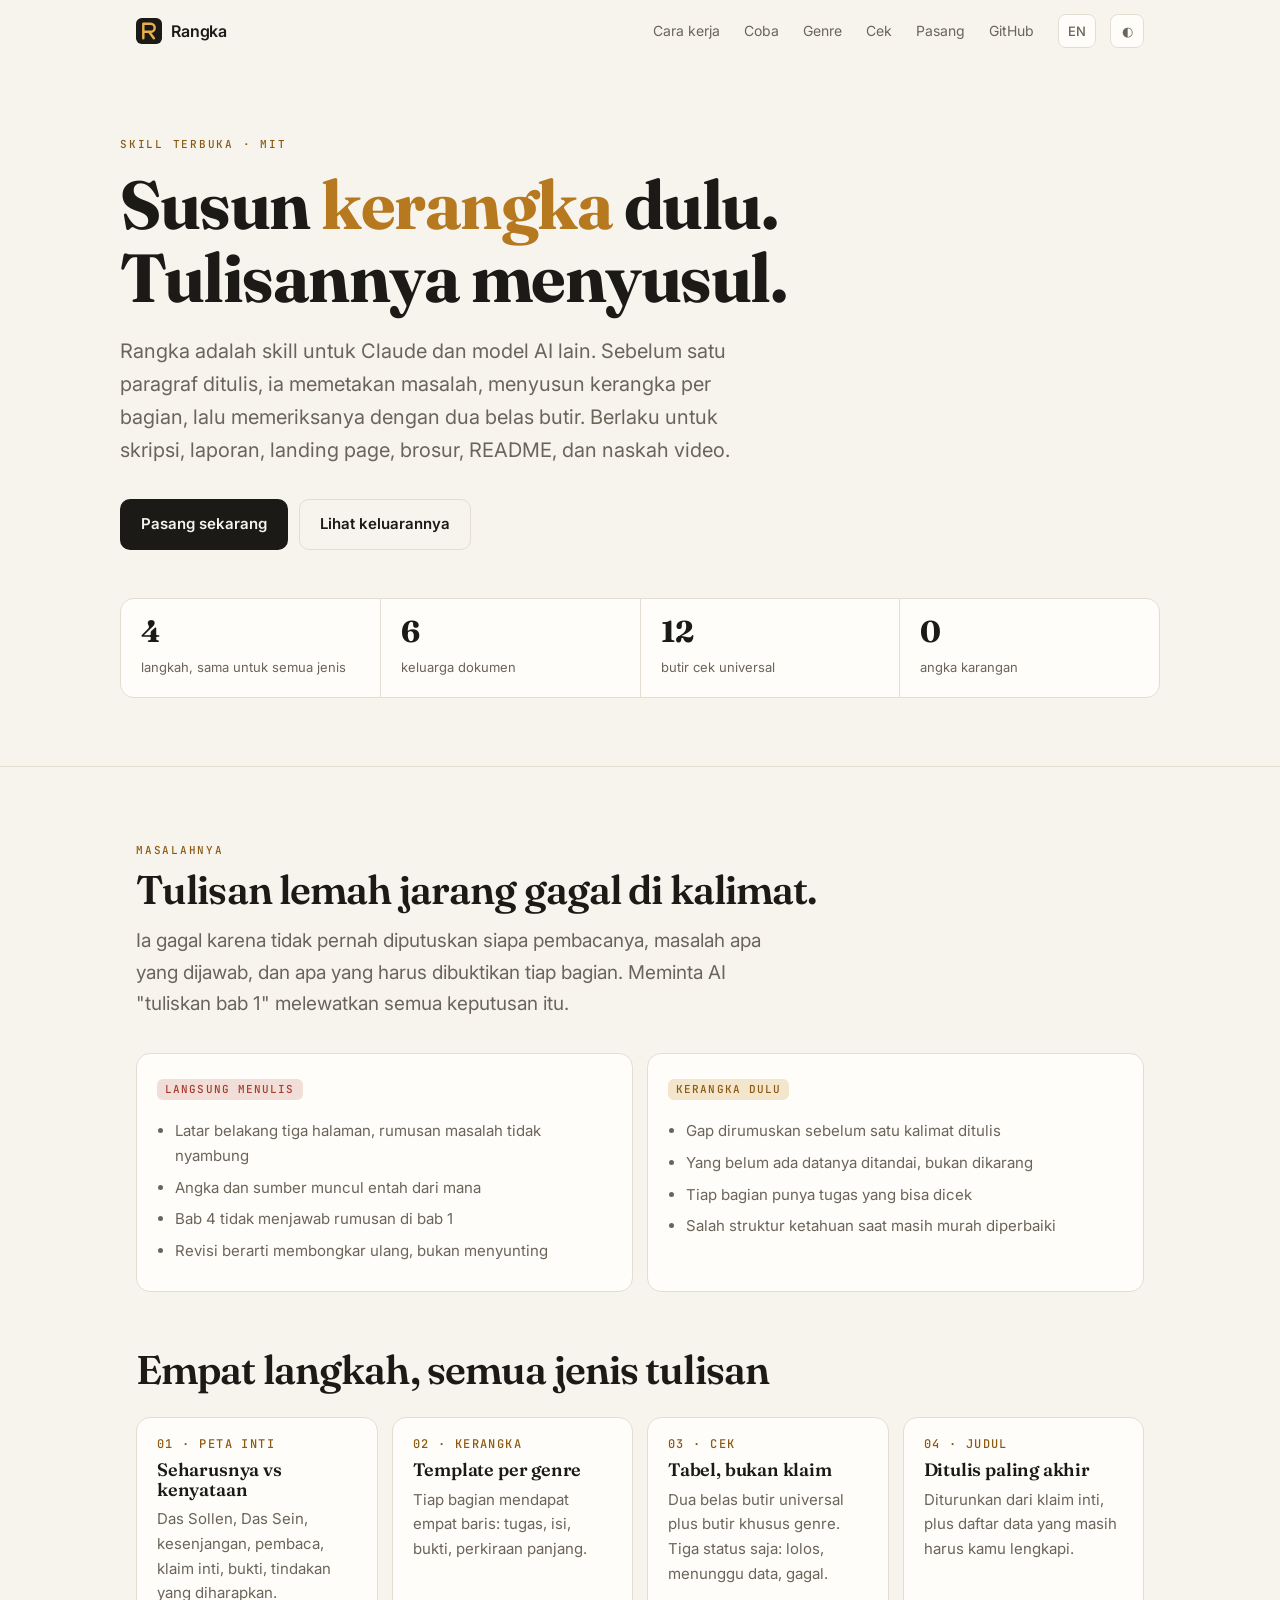
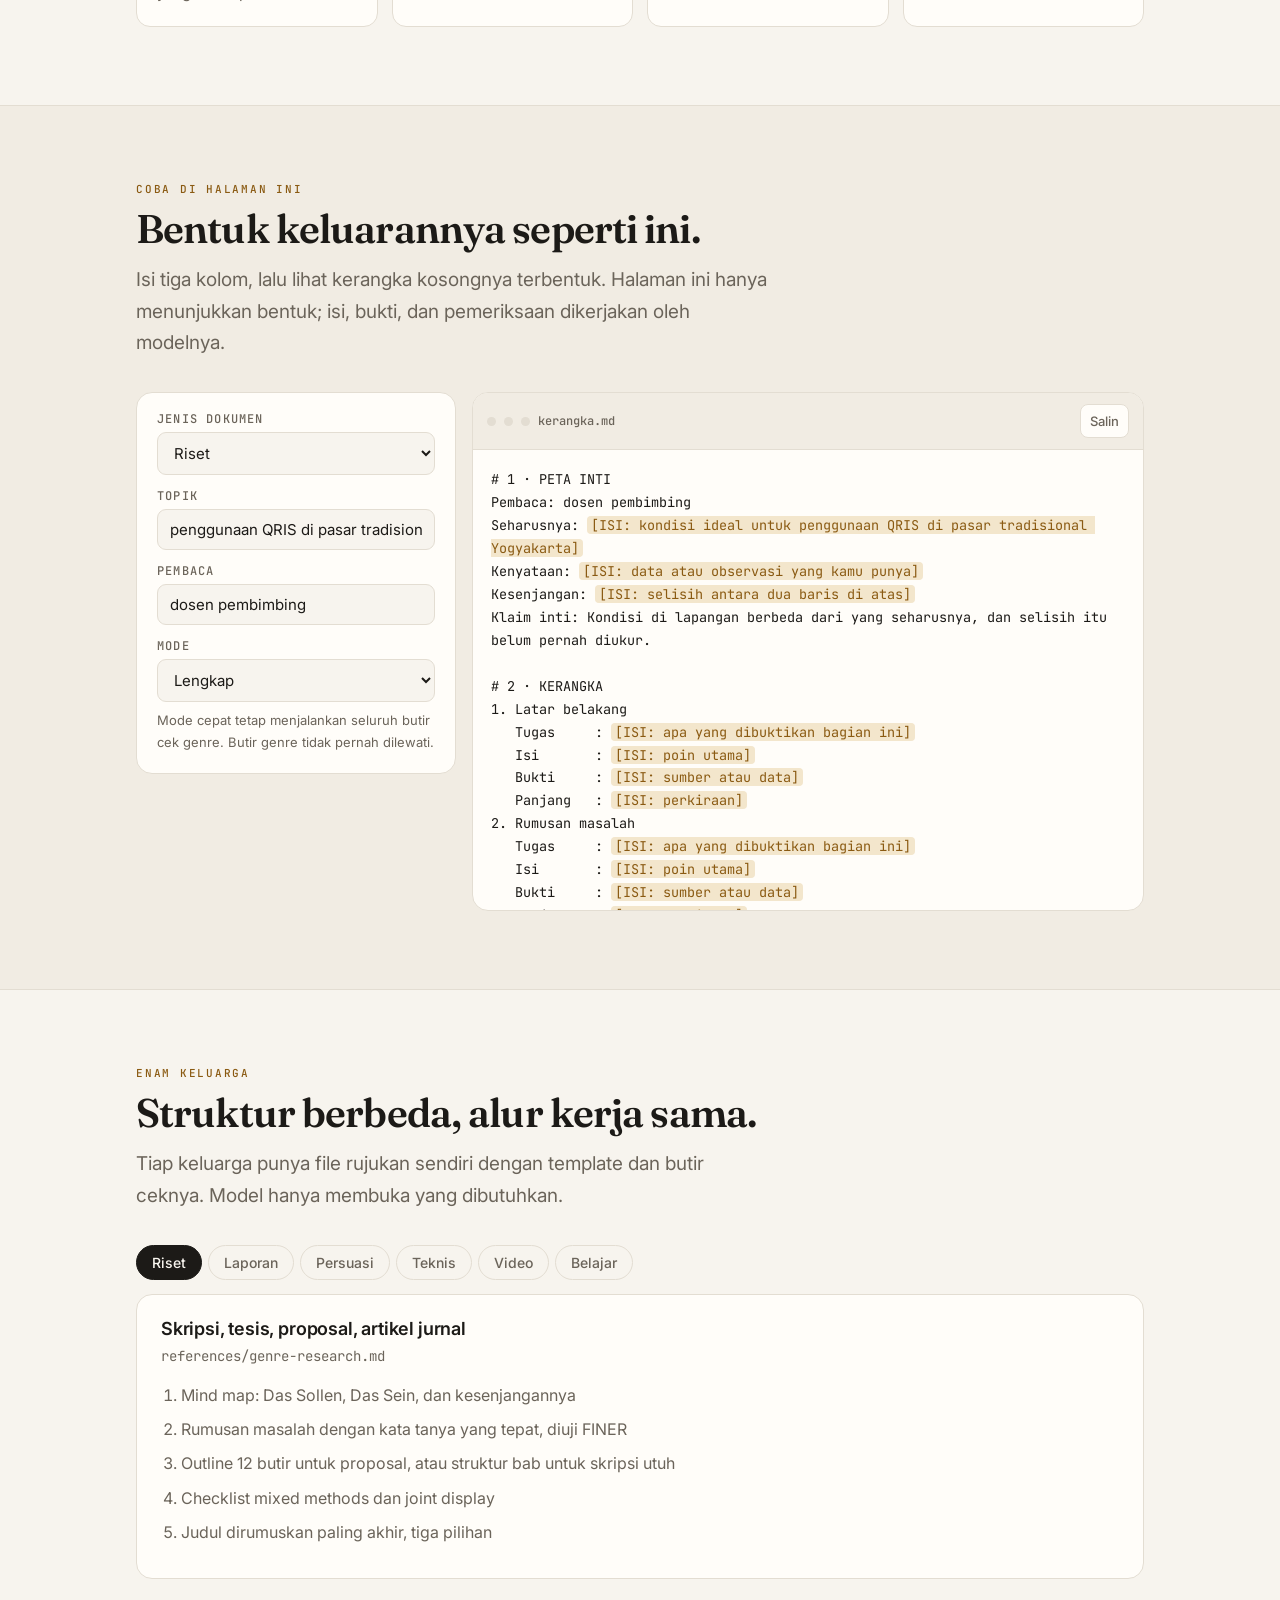
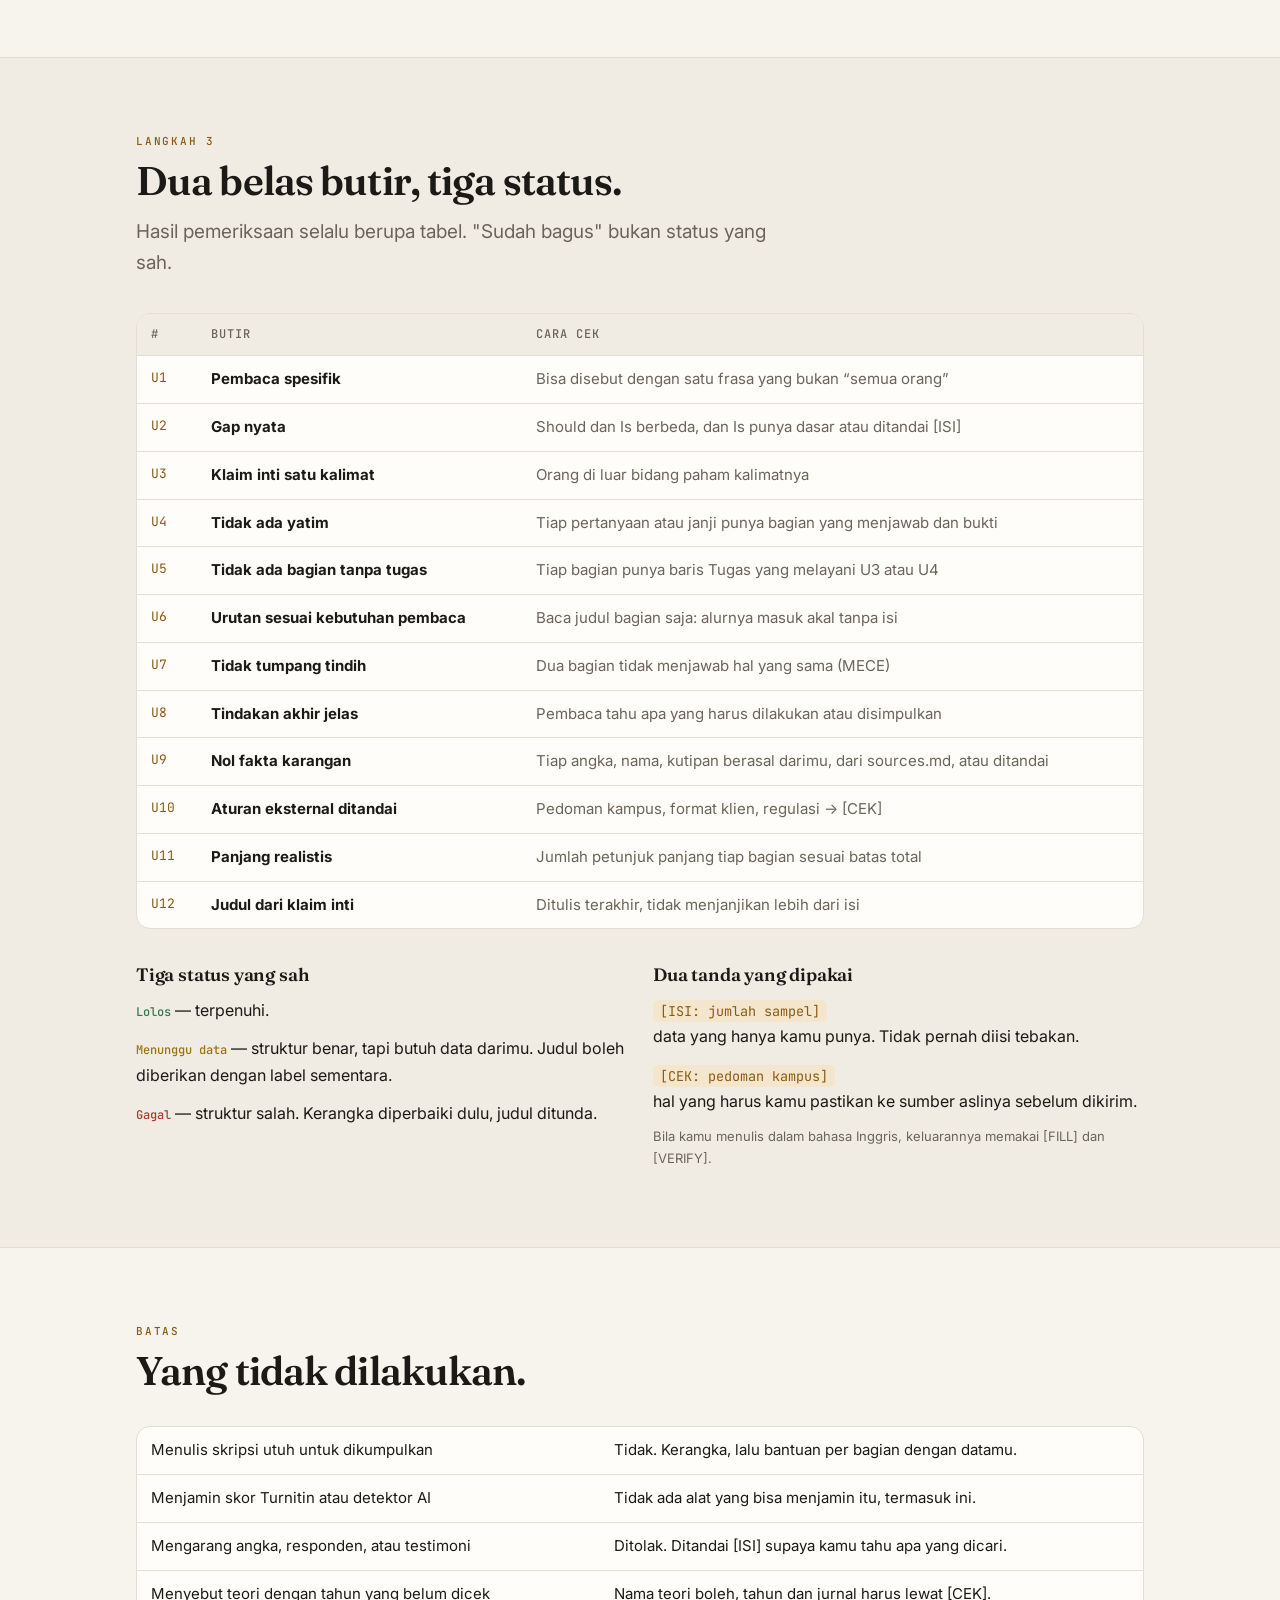
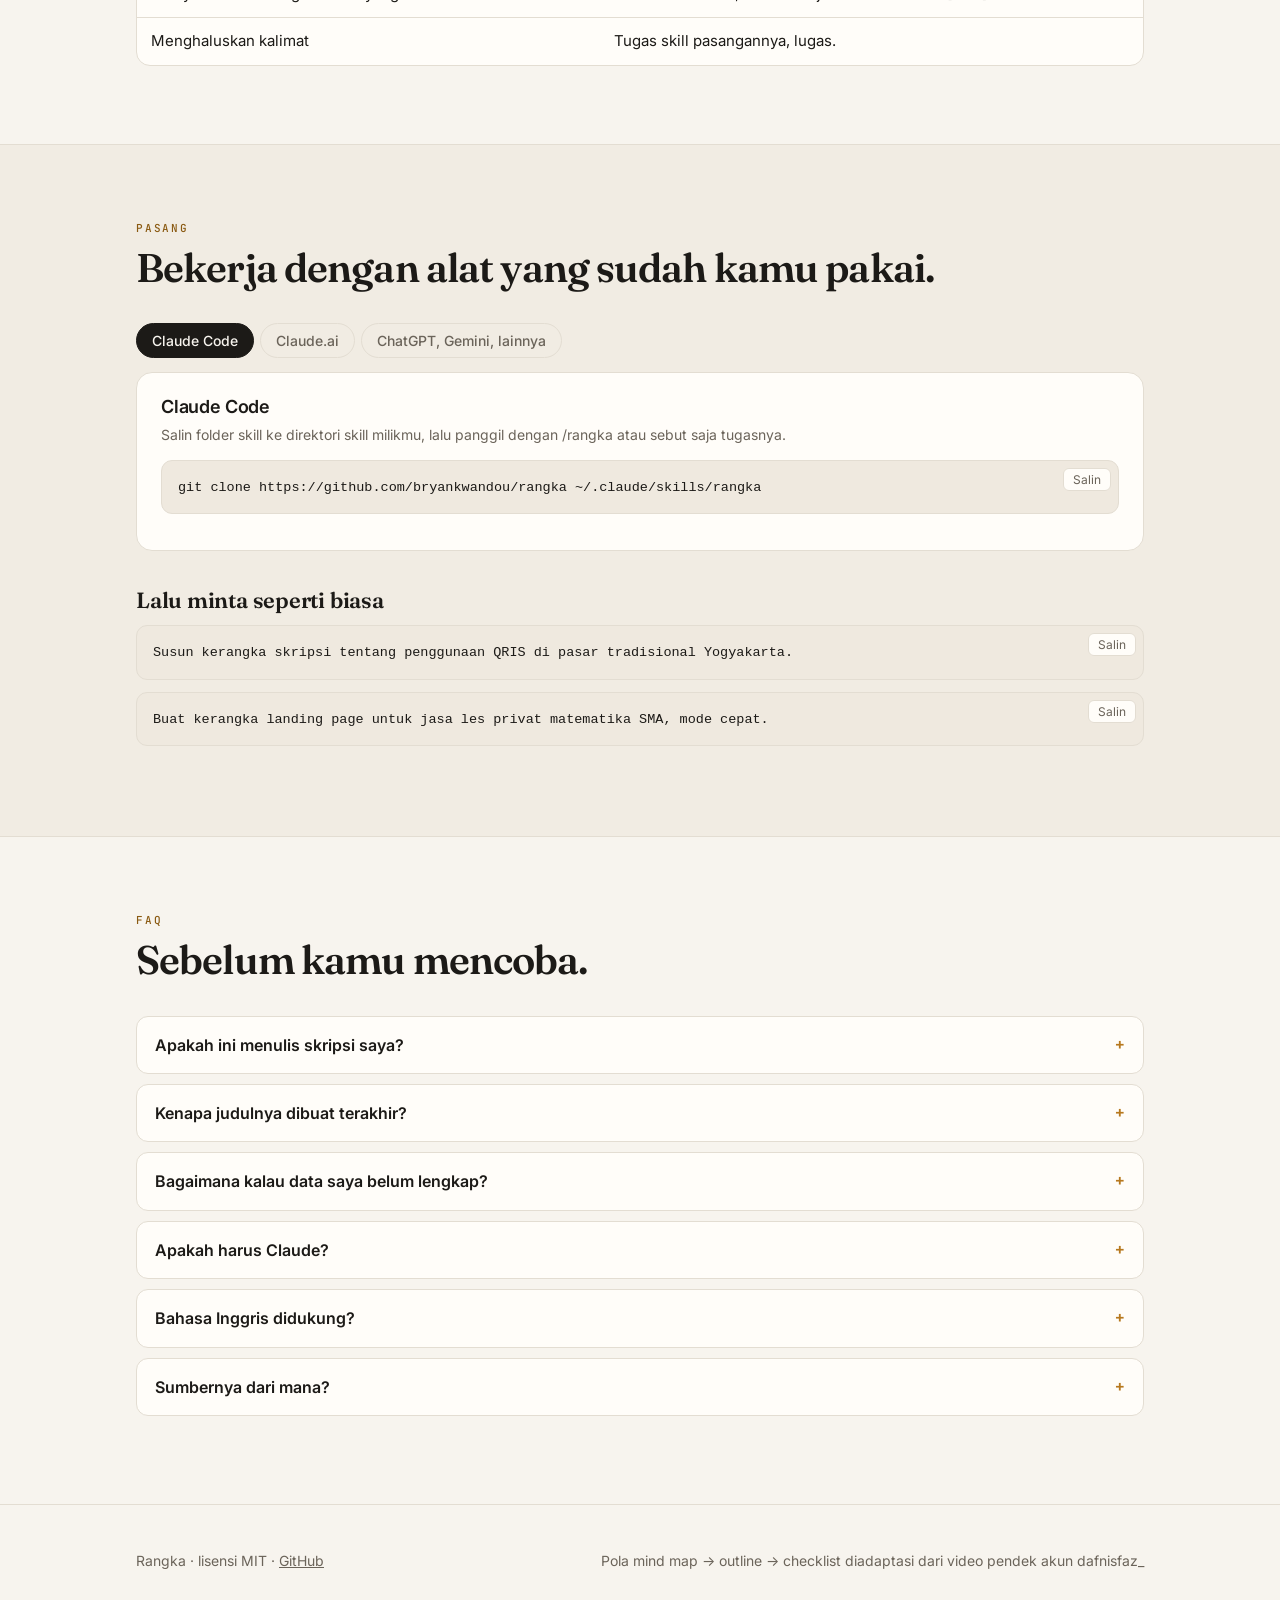
==== site/index.html @ f9d6b92e "Rangka: outline-first writing skill for six document families" ====
<!doctype html>
<html lang="id">
<head>
<meta charset="utf-8">
<meta name="viewport" content="width=device-width, initial-scale=1">
<title>Rangka — kerangka dulu, baru menulis</title>
<meta name="description" content="Skill terbuka untuk Claude dan model AI lain: memetakan masalah, menyusun kerangka, lalu memeriksanya sebelum satu paragraf ditulis. Skripsi, laporan, landing page, brosur, README, naskah video.">
<meta property="og:title" content="Rangka — kerangka dulu, baru menulis">
<meta property="og:description" content="Empat langkah, enam keluarga dokumen, dua belas butir cek. Tidak mengarang angka.">
<meta property="og:type" content="website">
<meta name="color-scheme" content="light dark">
<link rel="icon" href="data:image/svg+xml,%3Csvg xmlns='http://www.w3.org/2000/svg' viewBox='0 0 32 32'%3E%3Crect width='32' height='32' rx='7' fill='%231c1a17'/%3E%3Cpath d='M9 7v18M9 7h9a5 5 0 010 10H9m7 0l6 8' stroke='%23e8b04a' stroke-width='3' fill='none' stroke-linecap='round' stroke-linejoin='round'/%3E%3C/svg%3E">
<link rel="preconnect" href="https://fonts.googleapis.com">
<link rel="preconnect" href="https://fonts.gstatic.com" crossorigin>
<link href="https://fonts.googleapis.com/css2?family=Fraunces:opsz,wght@9..144,400;9..144,600;9..144,700&family=Inter:wght@400;500;600&family=JetBrains+Mono:wght@400;500&display=swap" rel="stylesheet">
<style>
:root{
  --bg:#f7f4ee;--paper:#fffdf9;--paper-2:#f1ece3;--ink:#1c1a17;--muted:#6b645a;
  --line:#e3ddd2;--accent:#b7791f;--accent-ink:#8a5a12;--soft:#f3e6cc;--code:#efe9df;
  --ok:#2f7a4f;--wait:#9a7310;--bad:#a63d2f;
  --mono:"JETBRAINS MONO","JetBrains Mono",ui-monospace,monospace;
}
@media (prefers-color-scheme:dark){:root:not([data-theme="light"]){
  --bg:#15130f;--paper:#1d1a16;--paper-2:#191612;--ink:#ede7dc;--muted:#a39a8c;
  --line:#332e27;--accent:#e8b04a;--accent-ink:#e8b04a;--soft:#3a2f1b;--code:#26221c;
  --ok:#6cc08c;--wait:#d8b45c;--bad:#e08b7b;
}}
:root[data-theme="dark"]{
  --bg:#15130f;--paper:#1d1a16;--paper-2:#191612;--ink:#ede7dc;--muted:#a39a8c;
  --line:#332e27;--accent:#e8b04a;--accent-ink:#e8b04a;--soft:#3a2f1b;--code:#26221c;
  --ok:#6cc08c;--wait:#d8b45c;--bad:#e08b7b;
}
*{box-sizing:border-box}
html{scroll-behavior:smooth;scroll-padding-top:74px}
body{margin:0;background:var(--bg);color:var(--ink);font:16px/1.65 Inter,system-ui,-apple-system,sans-serif;-webkit-font-smoothing:antialiased}
.wrap{max-width:1040px;margin:0 auto;padding:0 16px}
a{color:inherit}

/* nav */
#nav{position:sticky;top:0;z-index:50;backdrop-filter:blur(12px);background:color-mix(in srgb,var(--bg) 86%,transparent);border-bottom:1px solid transparent;transition:border-color .2s}
#nav.stuck{border-bottom-color:var(--line)}
#nav .wrap{display:flex;align-items:center;gap:14px;height:62px}
.brand{display:flex;gap:9px;align-items:center;font-weight:600;letter-spacing:-.01em;text-decoration:none;margin-right:auto}
.brand svg{width:26px;height:26px;display:block}
#nav nav{display:flex;gap:4px}
#nav nav a{color:var(--muted);text-decoration:none;font-size:14px;padding:7px 10px;border-radius:8px}
#nav nav a:hover{color:var(--ink);background:var(--paper)}
.iconbtn{border:1px solid var(--line);background:var(--paper);color:var(--muted);border-radius:8px;height:34px;min-width:34px;padding:0 9px;font:500 13px Inter,sans-serif;cursor:pointer;display:inline-flex;align-items:center;justify-content:center;gap:5px}
.iconbtn:hover{color:var(--ink);border-color:var(--accent)}
@media (max-width:760px){#nav nav{display:none}}

/* type */
h1,h2,h3{font-family:Fraunces,Georgia,serif;letter-spacing:-.022em;line-height:1.08;font-weight:600}
h1{font-size:clamp(38px,6.6vw,68px);margin:0 0 20px;font-weight:700}
h1 em{font-style:normal;color:var(--accent)}
h2{font-size:clamp(27px,3.8vw,40px);margin:0}
h3{font-size:18px;margin:0 0 6px;letter-spacing:-.01em}
.eyebrow{font:500 11px/1 var(--mono);letter-spacing:.16em;text-transform:uppercase;color:var(--accent-ink);margin:0}
.lead{font-size:19px;color:var(--muted);max-width:640px;margin:0}
p{margin:12px 0}
section{padding:78px 0;border-top:1px solid var(--line)}
section.alt{background:var(--paper-2)}
.head{margin-bottom:34px}
.head .lead{margin-top:14px}

/* hero */
.hero{padding:76px 0 68px}
.hero .lead{font-size:20px}
.cta{display:flex;gap:11px;flex-wrap:wrap;margin:32px 0 0}
.btn{padding:12px 20px;border-radius:10px;text-decoration:none;font-weight:600;font-size:15px;border:1px solid transparent;cursor:pointer;transition:transform .12s ease,opacity .15s}
.btn:active{transform:scale(.975)}
.primary{background:var(--ink);color:var(--bg)}
.ghost{border-color:var(--line);color:var(--ink);background:transparent}
.ghost:hover{background:var(--paper)}
.stats{display:grid;grid-template-columns:repeat(auto-fit,minmax(150px,1fr));gap:1px;background:var(--line);border:1px solid var(--line);border-radius:14px;overflow:hidden;margin-top:48px}
.stats div{background:var(--paper);padding:18px 20px}
.stats b{display:block;font-family:Fraunces,serif;font-size:30px;line-height:1;margin-bottom:6px}
.stats small{color:var(--muted);font-size:13px}

/* reveal */
.rv{opacity:0;transform:translateY(14px);transition:opacity .55s ease,transform .55s ease}
.rv.in{opacity:1;transform:none}
@media (prefers-reduced-motion:reduce){.rv{opacity:1;transform:none;transition:none}}

/* generic cards */
.cards{display:grid;grid-template-columns:repeat(auto-fit,minmax(220px,1fr));gap:14px}
.card{background:var(--paper);border:1px solid var(--line);border-radius:14px;padding:20px}
.card p{color:var(--muted);font-size:15px;margin:8px 0 0}
.card b.num{display:block;font:500 12px/1 var(--mono);letter-spacing:.12em;color:var(--accent-ink);margin-bottom:10px}

/* split compare */
.compare{display:grid;grid-template-columns:repeat(auto-fit,minmax(280px,1fr));gap:14px}
.compare .card{position:relative}
.tag{display:inline-block;font:500 11px/1 var(--mono);letter-spacing:.1em;text-transform:uppercase;padding:5px 8px;border-radius:6px;margin-bottom:12px}
.tag.no{background:color-mix(in srgb,var(--bad) 16%,transparent);color:var(--bad)}
.tag.yes{background:var(--soft);color:var(--accent-ink)}
.compare ul{margin:0;padding-left:18px;color:var(--muted);font-size:15px}
.compare li{margin:7px 0}

/* tabs */
.tabs{display:flex;gap:6px;flex-wrap:wrap}
.tab{border:1px solid var(--line);background:transparent;color:var(--muted);padding:8px 15px;border-radius:999px;font:500 14px Inter,sans-serif;cursor:pointer}
.tab:hover{color:var(--ink)}
.tab[aria-selected="true"]{background:var(--ink);color:var(--bg);border-color:var(--ink)}
.panel{background:var(--paper);border:1px solid var(--line);border-radius:16px;padding:24px;margin-top:14px}
.panel h3{font-family:Inter,sans-serif;font-weight:600}
.panel .sub{color:var(--muted);font-size:14px;margin:0 0 14px}
.panel ol{margin:0;padding-left:20px;color:var(--muted)}
.panel ol li{margin:8px 0}

/* builder */
.builder{display:grid;grid-template-columns:320px 1fr;gap:16px;align-items:start}
@media (max-width:820px){.builder{grid-template-columns:1fr}}
.controls{background:var(--paper);border:1px solid var(--line);border-radius:16px;padding:20px}
.field{margin-bottom:15px}
.field label{display:block;font:500 12px/1 var(--mono);letter-spacing:.1em;text-transform:uppercase;color:var(--muted);margin-bottom:7px}
.field input,.field select{width:100%;padding:10px 12px;border:1px solid var(--line);border-radius:9px;background:var(--bg);color:var(--ink);font:15px Inter,sans-serif}
.field input:focus,.field select:focus{outline:2px solid var(--accent);outline-offset:1px;border-color:var(--accent)}
.hint{font-size:13px;color:var(--muted);margin:0}
.out{background:var(--paper);border:1px solid var(--line);border-radius:16px;padding:0;overflow:hidden}
.out .bar{display:flex;align-items:center;gap:8px;padding:11px 14px;border-bottom:1px solid var(--line);background:var(--paper-2)}
.dot{width:9px;height:9px;border-radius:50%;background:var(--line)}
.out .bar span{font:500 12px var(--mono);color:var(--muted);margin-right:auto}
.out pre{margin:0;padding:18px;max-height:460px;overflow:auto;font:13.5px/1.7 var(--mono);white-space:pre-wrap;word-break:break-word}
.isi{background:var(--soft);color:var(--accent-ink);border-radius:4px;padding:0 4px}
.cek{background:color-mix(in srgb,var(--muted) 18%,transparent);border-radius:4px;padding:0 4px}

/* table */
.tablewrap{overflow-x:auto;border:1px solid var(--line);border-radius:14px;background:var(--paper)}
table{width:100%;border-collapse:collapse;font-size:15px;min-width:520px}
td,th{text-align:left;padding:11px 14px;border-bottom:1px solid var(--line);vertical-align:top}
tr:last-child td{border-bottom:0}
th{color:var(--muted);font-weight:500;font-size:12px;font-family:var(--mono);letter-spacing:.09em;text-transform:uppercase;background:var(--paper-2)}
td code,.mono{font-family:var(--mono);font-size:13px}
.st{font:500 12px var(--mono);white-space:nowrap}
.st.ok{color:var(--ok)}.st.wait{color:var(--wait)}.st.bad{color:var(--bad)}

/* code */
pre.code{background:var(--code);border:1px solid var(--line);border-radius:11px;padding:15px 16px;overflow-x:auto;font:13.5px/1.6 var(--mono);margin:12px 0;position:relative}
.copy{position:absolute;top:7px;right:7px;border:1px solid var(--line);background:var(--paper);color:var(--muted);border-radius:6px;font:12px Inter,sans-serif;padding:3px 9px;cursor:pointer}
.copy:hover{color:var(--ink);border-color:var(--accent)}
.mark{background:var(--soft);color:var(--accent-ink);padding:2px 7px;border-radius:5px;font-family:var(--mono);font-size:13.5px}
.grid2{display:grid;grid-template-columns:repeat(auto-fit,minmax(290px,1fr));gap:26px}

/* faq */
details{background:var(--paper);border:1px solid var(--line);border-radius:12px;padding:15px 18px;margin-bottom:10px}
details[open]{border-color:var(--accent)}
summary{cursor:pointer;font-weight:600;list-style:none}
summary::-webkit-details-marker{display:none}
summary::after{content:"+";float:right;color:var(--accent);font-family:var(--mono)}
details[open] summary::after{content:"−"}
details p{color:var(--muted);font-size:15px;margin:10px 0 2px}

footer{padding:44px 0 66px;color:var(--muted);font-size:14px;border-top:1px solid var(--line)}
footer .row{display:flex;gap:18px;flex-wrap:wrap;justify-content:space-between}
</style>
</head>
<body>

<div id="nav">
  <div class="wrap">
    <a class="brand" href="#top"><svg viewBox="0 0 32 32" aria-hidden="true"><rect width="32" height="32" rx="7" fill="currentColor"/><path d="M9 7v18M9 7h9a5 5 0 010 10H9m7 0l6 8" stroke="#e8b04a" stroke-width="3" fill="none" stroke-linecap="round" stroke-linejoin="round"/></svg>Rangka</a>
    <nav>
      <a href="#cara" data-i18n="nav_how">Cara kerja</a>
      <a href="#coba" data-i18n="nav_try">Coba</a>
      <a href="#genre" data-i18n="nav_genre">Genre</a>
      <a href="#cek" data-i18n="nav_check">Cek</a>
      <a href="#pasang" data-i18n="nav_install">Pasang</a>
      <a href="https://github.com/bryankwandou/rangka">GitHub</a>
    </nav>
    <button class="iconbtn" id="lang" aria-label="Language">EN</button>
    <button class="iconbtn" id="theme" aria-label="Theme">◐</button>
  </div>
</div>

<div class="wrap hero" id="top">
  <p class="eyebrow" data-i18n="hero_eyebrow">Skill terbuka · MIT</p>
  <h1 style="margin-top:18px" data-i18n-html="hero_h1">Susun <em>kerangka</em> dulu.<br>Tulisannya menyusul.</h1>
  <p class="lead" data-i18n="hero_lead">Rangka adalah skill untuk Claude dan model AI lain. Sebelum satu paragraf ditulis, ia memetakan masalah, menyusun kerangka per bagian, lalu memeriksanya dengan dua belas butir. Berlaku untuk skripsi, laporan, landing page, brosur, README, dan naskah video.</p>
  <div class="cta">
    <a class="btn primary" href="#pasang" data-i18n="hero_cta1">Pasang sekarang</a>
    <a class="btn ghost" href="#coba" data-i18n="hero_cta2">Lihat keluarannya</a>
  </div>
  <div class="stats">
    <div><b>4</b><small data-i18n="stat1">langkah, sama untuk semua jenis</small></div>
    <div><b>6</b><small data-i18n="stat2">keluarga dokumen</small></div>
    <div><b>12</b><small data-i18n="stat3">butir cek universal</small></div>
    <div><b>0</b><small data-i18n="stat4">angka karangan</small></div>
  </div>
</div>

<section id="cara">
  <div class="wrap">
    <div class="head">
      <p class="eyebrow" data-i18n="why_eyebrow">Masalahnya</p>
      <h2 class="rv" style="margin-top:12px" data-i18n="why_title">Tulisan lemah jarang gagal di kalimat.</h2>
      <p class="lead rv" data-i18n="why_lead">Ia gagal karena tidak pernah diputuskan siapa pembacanya, masalah apa yang dijawab, dan apa yang harus dibuktikan tiap bagian. Meminta AI "tuliskan bab 1" melewatkan semua keputusan itu.</p>
    </div>
    <div class="compare">
      <div class="card rv">
        <span class="tag no" data-i18n="cmp_no">Langsung menulis</span>
        <ul>
          <li data-i18n="cmp_no1">Latar belakang tiga halaman, rumusan masalah tidak nyambung</li>
          <li data-i18n="cmp_no2">Angka dan sumber muncul entah dari mana</li>
          <li data-i18n="cmp_no3">Bab 4 tidak menjawab rumusan di bab 1</li>
          <li data-i18n="cmp_no4">Revisi berarti membongkar ulang, bukan menyunting</li>
        </ul>
      </div>
      <div class="card rv">
        <span class="tag yes" data-i18n="cmp_yes">Kerangka dulu</span>
        <ul>
          <li data-i18n="cmp_yes1">Gap dirumuskan sebelum satu kalimat ditulis</li>
          <li data-i18n="cmp_yes2">Yang belum ada datanya ditandai, bukan dikarang</li>
          <li data-i18n="cmp_yes3">Tiap bagian punya tugas yang bisa dicek</li>
          <li data-i18n="cmp_yes4">Salah struktur ketahuan saat masih murah diperbaiki</li>
        </ul>
      </div>
    </div>

    <h2 class="rv" style="margin:56px 0 8px" data-i18n="steps_title">Empat langkah, semua jenis tulisan</h2>
    <div class="cards" style="margin-top:26px">
      <div class="card rv"><b class="num">01 · PETA INTI</b><h3 data-i18n="s1t">Seharusnya vs kenyataan</h3><p data-i18n="s1p">Das Sollen, Das Sein, kesenjangan, pembaca, klaim inti, bukti, tindakan yang diharapkan.</p></div>
      <div class="card rv"><b class="num">02 · KERANGKA</b><h3 data-i18n="s2t">Template per genre</h3><p data-i18n="s2p">Tiap bagian mendapat empat baris: tugas, isi, bukti, perkiraan panjang.</p></div>
      <div class="card rv"><b class="num">03 · CEK</b><h3 data-i18n="s3t">Tabel, bukan klaim</h3><p data-i18n="s3p">Dua belas butir universal plus butir khusus genre. Tiga status saja: lolos, menunggu data, gagal.</p></div>
      <div class="card rv"><b class="num">04 · JUDUL</b><h3 data-i18n="s4t">Ditulis paling akhir</h3><p data-i18n="s4p">Diturunkan dari klaim inti, plus daftar data yang masih harus kamu lengkapi.</p></div>
    </div>
  </div>
</section>

<section id="coba" class="alt">
  <div class="wrap">
    <div class="head">
      <p class="eyebrow" data-i18n="try_eyebrow">Coba di halaman ini</p>
      <h2 class="rv" style="margin-top:12px" data-i18n="try_title">Bentuk keluarannya seperti ini.</h2>
      <p class="lead rv" data-i18n="try_lead">Isi tiga kolom, lalu lihat kerangka kosongnya terbentuk. Halaman ini hanya menunjukkan bentuk; isi, bukti, dan pemeriksaan dikerjakan oleh modelnya.</p>
    </div>
    <div class="builder">
      <div class="controls rv">
        <div class="field">
          <label for="b-genre" data-i18n="f_genre">Jenis dokumen</label>
          <select id="b-genre"></select>
        </div>
        <div class="field">
          <label for="b-topic" data-i18n="f_topic">Topik</label>
          <input id="b-topic" value="penggunaan QRIS di pasar tradisional Yogyakarta">
        </div>
        <div class="field">
          <label for="b-reader" data-i18n="f_reader">Pembaca</label>
          <input id="b-reader" value="dosen pembimbing">
        </div>
        <div class="field" style="margin-bottom:8px">
          <label for="b-mode" data-i18n="f_mode">Mode</label>
          <select id="b-mode">
            <option value="cepat">Cepat</option>
            <option value="lengkap" selected>Lengkap</option>
          </select>
        </div>
        <p class="hint" data-i18n="f_hint">Mode cepat tetap menjalankan seluruh butir cek genre. Butir genre tidak pernah dilewati.</p>
      </div>
      <div class="out rv">
        <div class="bar"><i class="dot"></i><i class="dot"></i><i class="dot"></i><span>kerangka.md</span><button class="iconbtn" id="b-copy" data-i18n="copy">Salin</button></div>
        <pre id="b-out"></pre>
      </div>
    </div>
  </div>
</section>

<section id="genre">
  <div class="wrap">
    <div class="head">
      <p class="eyebrow" data-i18n="gen_eyebrow">Enam keluarga</p>
      <h2 class="rv" style="margin-top:12px" data-i18n="gen_title">Struktur berbeda, alur kerja sama.</h2>
      <p class="lead rv" data-i18n="gen_lead">Tiap keluarga punya file rujukan sendiri dengan template dan butir ceknya. Model hanya membuka yang dibutuhkan.</p>
    </div>
    <div class="tabs" role="tablist" id="tabs"></div>
    <div class="panel" id="panel" role="tabpanel"></div>
  </div>
</section>

<section id="cek" class="alt">
  <div class="wrap">
    <div class="head">
      <p class="eyebrow" data-i18n="chk_eyebrow">Langkah 3</p>
      <h2 class="rv" style="margin-top:12px" data-i18n="chk_title">Dua belas butir, tiga status.</h2>
      <p class="lead rv" data-i18n="chk_lead">Hasil pemeriksaan selalu berupa tabel. "Sudah bagus" bukan status yang sah.</p>
    </div>
    <div class="tablewrap rv">
      <table id="chk">
        <thead><tr><th>#</th><th data-i18n="th_item">Butir</th><th data-i18n="th_how">Cara cek</th></tr></thead>
        <tbody></tbody>
      </table>
    </div>
    <div class="grid2" style="margin-top:36px">
      <div class="rv">
        <h3 data-i18n="stt">Tiga status yang sah</h3>
        <p><span class="st ok">Lolos</span> — <span data-i18n="st_ok">terpenuhi.</span></p>
        <p><span class="st wait">Menunggu data</span> — <span data-i18n="st_wait">struktur benar, tapi butuh data darimu. Judul boleh diberikan dengan label sementara.</span></p>
        <p><span class="st bad">Gagal</span> — <span data-i18n="st_bad">struktur salah. Kerangka diperbaiki dulu, judul ditunda.</span></p>
      </div>
      <div class="rv">
        <h3 data-i18n="mkt">Dua tanda yang dipakai</h3>
        <p><span class="mark">[ISI: jumlah sampel]</span><br><span data-i18n="mk_isi">data yang hanya kamu punya. Tidak pernah diisi tebakan.</span></p>
        <p><span class="mark">[CEK: pedoman kampus]</span><br><span data-i18n="mk_cek">hal yang harus kamu pastikan ke sumber aslinya sebelum dikirim.</span></p>
        <p class="hint" data-i18n="mk_en">Bila kamu menulis dalam bahasa Inggris, keluarannya memakai [FILL] dan [VERIFY].</p>
      </div>
    </div>
  </div>
</section>

<section>
  <div class="wrap">
    <div class="head">
      <p class="eyebrow" data-i18n="hon_eyebrow">Batas</p>
      <h2 class="rv" style="margin-top:12px" data-i18n="hon_title">Yang tidak dilakukan.</h2>
    </div>
    <div class="tablewrap rv">
      <table>
        <tbody>
          <tr><td data-i18n="hon1">Menulis skripsi utuh untuk dikumpulkan</td><td data-i18n="hon1b">Tidak. Kerangka, lalu bantuan per bagian dengan datamu.</td></tr>
          <tr><td data-i18n="hon2">Menjamin skor Turnitin atau detektor AI</td><td data-i18n="hon2b">Tidak ada alat yang bisa menjamin itu, termasuk ini.</td></tr>
          <tr><td data-i18n="hon3">Mengarang angka, responden, atau testimoni</td><td data-i18n="hon3b">Ditolak. Ditandai [ISI] supaya kamu tahu apa yang dicari.</td></tr>
          <tr><td data-i18n="hon4">Menyebut teori dengan tahun yang belum dicek</td><td data-i18n="hon4b">Nama teori boleh, tahun dan jurnal harus lewat [CEK].</td></tr>
          <tr><td data-i18n="hon5">Menghaluskan kalimat</td><td data-i18n="hon5b">Tugas skill pasangannya, lugas.</td></tr>
        </tbody>
      </table>
    </div>
  </div>
</section>

<section id="pasang" class="alt">
  <div class="wrap">
    <div class="head">
      <p class="eyebrow" data-i18n="ins_eyebrow">Pasang</p>
      <h2 class="rv" style="margin-top:12px" data-i18n="ins_title">Bekerja dengan alat yang sudah kamu pakai.</h2>
    </div>
    <div class="tabs" role="tablist" id="itabs"></div>
    <div class="panel" id="ipanel" role="tabpanel"></div>
    <h3 style="margin:38px 0 0;font-family:Fraunces,serif;font-size:22px" data-i18n="ins_try">Lalu minta seperti biasa</h3>
    <pre class="code"><code data-i18n="ins_prompt">Susun kerangka skripsi tentang penggunaan QRIS di pasar tradisional Yogyakarta.</code></pre>
    <pre class="code"><code data-i18n="ins_prompt2">Buat kerangka landing page untuk jasa les privat matematika SMA, mode cepat.</code></pre>
  </div>
</section>

<section>
  <div class="wrap">
    <div class="head">
      <p class="eyebrow">FAQ</p>
      <h2 class="rv" style="margin-top:12px" data-i18n="faq_title">Sebelum kamu mencoba.</h2>
    </div>
    <div class="rv">
      <details><summary data-i18n="q1">Apakah ini menulis skripsi saya?</summary><p data-i18n="a1">Tidak. Yang dihasilkan adalah kerangka: peta masalah, struktur bagian, dan daftar apa yang harus kamu cari. Prosanya tetap kamu yang menulis, dengan datamu sendiri.</p></details>
      <details><summary data-i18n="q2">Kenapa judulnya dibuat terakhir?</summary><p data-i18n="a2">Judul yang ditulis lebih dulu memaksa isi mengikuti janji yang belum tentu bisa ditepati. Setelah kerangka lolos cek, judul hanya merangkum klaim inti yang sudah ada buktinya.</p></details>
      <details><summary data-i18n="q3">Bagaimana kalau data saya belum lengkap?</summary><p data-i18n="a3">Kerangka tetap bisa disusun. Bagian yang butuh datamu ditandai [ISI] dan statusnya "menunggu data", bukan "gagal". Judul boleh diberikan dengan label sementara.</p></details>
      <details><summary data-i18n="q4">Apakah harus Claude?</summary><p data-i18n="a4">Tidak. Di Claude Code dan Claude.ai ia berjalan sebagai skill. Di model lain, tempel isi SKILL.md sebagai instruksi, lalu file genre yang sesuai dan checklist.md.</p></details>
      <details><summary data-i18n="q5">Bahasa Inggris didukung?</summary><p data-i18n="a5">Ya. Bila kamu menulis dalam bahasa Inggris, judul bagian dan tandanya ikut berbahasa Inggris: [FILL] dan [VERIFY].</p></details>
      <details><summary data-i18n="q6">Sumbernya dari mana?</summary><p data-i18n="a6">Daftar sumber yang boleh dikutip tanpa tanda ada di references/sources.md. Teori bidang seperti TAM atau SERVQUAL sengaja tidak dimuat: namanya boleh disebut, tahunnya harus kamu cek sendiri.</p></details>
    </div>
  </div>
</section>

<footer>
  <div class="wrap row">
    <div>Rangka · <span data-i18n="ft_lic">lisensi MIT</span> · <a href="https://github.com/bryankwandou/rangka">GitHub</a></div>
    <div data-i18n="ft_src">Pola mind map → outline → checklist diadaptasi dari video pendek akun dafnisfaz_</div>
  </div>
</footer>

<script>
/* ---------- data ---------- */
const GEN=[
 {k:"riset",id:["Riset","Skripsi, tesis, proposal, artikel jurnal","references/genre-research.md",["Mind map: Das Sollen, Das Sein, dan kesenjangannya","Rumusan masalah dengan kata tanya yang tepat, diuji FINER","Outline 12 butir untuk proposal, atau struktur bab untuk skripsi utuh","Checklist mixed methods dan joint display","Judul dirumuskan paling akhir, tiga pilihan"]],
  en:["Research","Thesis, dissertation, proposal, journal article","references/genre-research.md",["Mind map: Das Sollen, Das Sein, and the gap between them","Research questions with the right question word, tested with FINER","A 12-point outline for proposals, or chapter structure for a full thesis","Mixed methods and joint display checklist","Title written last, three options"]]},
 {k:"laporan",id:["Laporan","Bisnis, magang, LPJ, policy brief, SOP","references/genre-report.md",["Ringkasan SCQA di halaman pertama","Temuan urut dari yang paling berpengaruh","Tabel target vs realisasi, rencana vs realisasi anggaran","Rekomendasi menyebut pelaku dan tenggat","Bagian pengesahan untuk LPJ"]],
  en:["Report","Business, internship, accountability, policy brief, SOP","references/genre-report.md",["SCQA summary on the first page","Findings ordered by impact","Target vs actual tables, budget plan vs actual","Recommendations name an owner and a deadline","Sign-off section for accountability reports"]]},
 {k:"persuasi",id:["Persuasi","Landing page, brosur, pamflet, iklan, pitch deck","references/genre-persuasion.md",["Kunci satu pembaca, satu tindakan, satu janji","Pilih AIDA, PAS, atau Before–After–Bridge","Bukti nyata atau ditandai, tanpa testimoni karangan","CTA sama di awal dan di akhir","Enam panel untuk brosur lipat tiga"]],
  en:["Persuasion","Landing page, brochure, flyer, ads, pitch deck","references/genre-persuasion.md",["Lock one reader, one action, one promise","Pick AIDA, PAS, or Before–After–Bridge","Real evidence or marked, never invented testimonials","Same CTA at the top and the bottom","Six panels for a tri-fold brochure"]]},
 {k:"teknis",id:["Teknis","README, spec, ADR, tutorial, referensi API","references/genre-technical.md",["Tentukan jenis Diátaxis dulu, jangan dicampur","Quick start dengan perintah yang benar-benar dijalankan","Non-tujuan dan metrik keberhasilan di spec","ADR: konteks, keputusan, konsekuensi","Tanpa kunci atau rahasia di contoh"]],
  en:["Technical","README, spec, ADR, tutorial, API reference","references/genre-technical.md",["Decide the Diátaxis type first, never mix them","Quick start with commands that were actually run","Non-goals and success metrics in the spec","ADR: context, decision, consequences","No keys or secrets in examples"]]},
 {k:"video",id:["Video","Video pendek dan panjang, podcast, sidang","references/genre-timed.md",["Satu kalimat: setelah menonton, pemirsa bisa …","Hook di tiga detik pertama, bukan perkenalan","Kolom visual, suara, dan teks layar","Slot waktu dalam persen, lalu dijumlahkan ke durasi target","Struktur baku sidang skripsi"]],
  en:["Timed media","Short and long video, podcast, thesis defense","references/genre-timed.md",["One sentence: after watching, the viewer can …","Hook in the first three seconds, not an introduction","Visual, audio, and on-screen text columns","Time slots as percentages, summed to the target duration","Standard structure for a thesis defense"]]},
 {k:"belajar",id:["Belajar","Mind map, ringkasan bab, persiapan ujian","references/genre-study.md",["Mode dari materi atau dari nol","Mind map Mermaid, tiga sampai tujuh cabang","Pertanyaan uji diri bertingkat: ingat, paham, terapkan","Konsep di luar materimu diberi label, bukan diselipkan","Rencana belajar dengan pengulangan berjarak"]],
  en:["Study","Mind maps, chapter summaries, exam prep","references/genre-study.md",["From-your-material mode or from-scratch mode","Mermaid mind map, three to seven branches","Self-test questions at several levels: recall, understand, apply","Concepts outside your material are labeled, never slipped in","A study plan with spaced repetition"]]}
];

const CHK=[
 ["U1","Pembaca spesifik","Bisa disebut dengan satu frasa yang bukan “semua orang”","Specific reader","Nameable in one phrase that is not “everyone”"],
 ["U2","Gap nyata","Should dan Is berbeda, dan Is punya dasar atau ditandai [ISI]","Real gap","Should and Is differ, and Is has a basis or is marked [FILL]"],
 ["U3","Klaim inti satu kalimat","Orang di luar bidang paham kalimatnya","One-sentence core claim","Someone outside the field understands it"],
 ["U4","Tidak ada yatim","Tiap pertanyaan atau janji punya bagian yang menjawab dan bukti","No orphans","Every question or promise has a section answering it, plus evidence"],
 ["U5","Tidak ada bagian tanpa tugas","Tiap bagian punya baris Tugas yang melayani U3 atau U4","No idle sections","Every section has a Job line serving U3 or U4"],
 ["U6","Urutan sesuai kebutuhan pembaca","Baca judul bagian saja: alurnya masuk akal tanpa isi","Order fits the reader","Read only the headings: the flow makes sense without the body"],
 ["U7","Tidak tumpang tindih","Dua bagian tidak menjawab hal yang sama (MECE)","No overlap","No two sections answer the same thing (MECE)"],
 ["U8","Tindakan akhir jelas","Pembaca tahu apa yang harus dilakukan atau disimpulkan","Clear closing action","The reader knows what to do or conclude"],
 ["U9","Nol fakta karangan","Tiap angka, nama, kutipan berasal darimu, dari sources.md, atau ditandai","Zero invented facts","Every number, name, quote comes from you, from sources.md, or is marked"],
 ["U10","Aturan eksternal ditandai","Pedoman kampus, format klien, regulasi → [CEK]","External rules marked","Campus guides, client formats, regulations → [VERIFY]"],
 ["U11","Panjang realistis","Jumlah petunjuk panjang tiap bagian sesuai batas total","Realistic length","The per-section length hints add up to the total limit"],
 ["U12","Judul dari klaim inti","Ditulis terakhir, tidak menjanjikan lebih dari isi","Title from the core claim","Written last, promises no more than the content delivers"]
];

const INS=[
 {id:["Claude Code","Salin folder skill ke direktori skill milikmu, lalu panggil dengan /rangka atau sebut saja tugasnya.","git clone https://github.com/bryankwandou/rangka ~/.claude/skills/rangka"],
  en:["Claude Code","Copy the skill folder into your skills directory, then call /rangka or just describe the task.","git clone https://github.com/bryankwandou/rangka ~/.claude/skills/rangka"]},
 {id:["Claude.ai","Unduh arsipnya, lalu unggah lewat Settings → Capabilities → Skills.","https://github.com/bryankwandou/rangka/archive/refs/heads/main.zip"],
  en:["Claude.ai","Download the archive, then upload it under Settings → Capabilities → Skills.","https://github.com/bryankwandou/rangka/archive/refs/heads/main.zip"]},
 {id:["ChatGPT, Gemini, lainnya","Tempel isi SKILL.md sebagai instruksi sistem, lalu satu file genre yang sesuai dan checklist.md. Tiga file sudah cukup.","SKILL.md  +  references/genre-*.md  +  references/checklist.md"],
  en:["ChatGPT, Gemini, others","Paste SKILL.md as the system instruction, then one matching genre file and checklist.md. Three files is enough.","SKILL.md  +  references/genre-*.md  +  references/checklist.md"]}
];

/* outline skeletons for the builder */
const SKEL={
 riset:{id:["Latar belakang","Rumusan masalah","Tujuan penelitian","Manfaat","Tinjauan pustaka","Kerangka pikir","Metode","Instrumen","Rencana analisis"],
   fill:["data yang menunjukkan kondisi nyata","jumlah dan cara pengambilan sampel","nama instrumen dan sumbernya"],
   ver:["pedoman penulisan kampus","sumber asli teori yang dipakai"],
   claim:"Kondisi di lapangan berbeda dari yang seharusnya, dan selisih itu belum pernah diukur."},
 laporan:{id:["Ringkasan SCQA","Latar dan lingkup","Temuan 1 (paling berpengaruh)","Temuan 2","Temuan 3","Rekomendasi","Lampiran data"],
   fill:["angka periode berjalan","target yang disepakati di awal"],ver:["format laporan yang diminta penerima"],
   claim:"Ada satu keputusan yang harus diambil pembaca, dan datanya sudah cukup untuk itu."},
 persuasi:{id:["Hook","Masalah yang dirasakan","Janji tunggal","Bukti","Penawaran","Keberatan yang dijawab","CTA"],
   fill:["harga dan apa yang termasuk","bukti nyata: angka, testimoni asli, atau portofolio"],ver:["klaim yang diatur regulasi"],
   claim:"Satu pembaca, satu tindakan, satu janji."},
 teknis:{id:["Apa ini dan untuk siapa","Quick start","Konfigurasi","Cara pakai per tugas","Referensi","Batasan dan non-tujuan"],
   fill:["versi minimum yang benar-benar diuji"],ver:["perintah quick start dijalankan di mesin bersih"],
   claim:"Pembaca bisa menjalankannya sampai berhasil tanpa bertanya."},
 video:{id:["Hook 0–3 detik","Konteks","Isi 1","Isi 2","Isi 3","Bayaran","CTA"],
   fill:["durasi target dalam detik","footage atau visual yang tersedia"],ver:["klaim yang disebut di narasi"],
   claim:"Setelah menonton, pemirsa bisa melakukan satu hal yang tadinya tidak bisa."},
 belajar:{id:["Peta konsep (mind map)","Cabang 1","Cabang 2","Cabang 3","Pertanyaan uji diri","Rencana belajar"],
   fill:["materi atau catatan yang kamu punya"],ver:["cakupan yang benar-benar diujikan"],
   claim:"Materi terpetakan, dan kamu tahu bagian mana yang belum kamu kuasai."}
};
const SKEL_EN={
 riset:{claim:"Field conditions differ from what they should be, and that gap has never been measured.",sec:["Background","Problem statement","Objectives","Significance","Literature review","Conceptual framework","Method","Instruments","Analysis plan"]},
 laporan:{claim:"There is one decision the reader has to make, and the data is now enough to make it.",sec:["SCQA summary","Context and scope","Finding 1 (highest impact)","Finding 2","Finding 3","Recommendations","Data appendix"]},
 persuasi:{claim:"One reader, one action, one promise.",sec:["Hook","The felt problem","Single promise","Evidence","Offer","Objections answered","CTA"]},
 teknis:{claim:"A reader can run it to success without asking anyone.",sec:["What this is, and for whom","Quick start","Configuration","Task-based usage","Reference","Limits and non-goals"]},
 video:{claim:"After watching, the viewer can do one thing they could not do before.",sec:["Hook 0–3 s","Context","Body 1","Body 2","Body 3","Payoff","CTA"]},
 belajar:{claim:"The material is mapped, and you know which part you have not mastered yet.",sec:["Concept map","Branch 1","Branch 2","Branch 3","Self-test questions","Study plan"]}
};

const T={
 nav_how:"How it works",nav_try:"Try it",nav_genre:"Genres",nav_check:"Checks",nav_install:"Install",
 hero_eyebrow:"Open skill · MIT",
 hero_h1:"Build the <em>frame</em> first.<br>The prose can wait.",
 hero_lead:"Rangka is a skill for Claude and other AI models. Before a single paragraph is written, it maps the problem, drafts the outline section by section, then checks it against twelve items. It covers theses, reports, landing pages, brochures, READMEs, and video scripts.",
 hero_cta1:"Install it",hero_cta2:"See the output",
 stat1:"steps, the same for every type",stat2:"document families",stat3:"universal checks",stat4:"invented numbers",
 why_eyebrow:"The problem",why_title:"Weak writing rarely fails at the sentence.",
 why_lead:"It fails because nobody decided who the reader is, which problem is being answered, and what each section has to prove. Asking an AI to “write chapter one” skips all of those decisions.",
 cmp_no:"Writing straight away",cmp_no1:"Three pages of background, a problem statement that does not follow from it",
 cmp_no2:"Numbers and sources appear from nowhere",cmp_no3:"Chapter four never answers chapter one",
 cmp_no4:"Revision means rebuilding, not editing",
 cmp_yes:"Frame first",cmp_yes1:"The gap is stated before the first sentence",
 cmp_yes2:"What has no data yet is marked, not invented",cmp_yes3:"Every section has a job you can check",
 cmp_yes4:"Structural mistakes surface while they are still cheap",
 steps_title:"Four steps, every kind of writing",
 s1t:"Should vs is",s1p:"Das Sollen, Das Sein, the gap, the reader, the core claim, the evidence, the action you want.",
 s2t:"Genre template",s2p:"Each section gets four lines: job, content, evidence, estimated length.",
 s3t:"A table, not a claim",s3p:"Twelve universal items plus genre-specific ones. Only three statuses: pass, waiting on data, fail.",
 s4t:"Title written last",s4p:"Derived from the core claim, plus the list of data you still have to supply.",
 try_eyebrow:"Try it on this page",try_title:"This is the shape of the output.",
 try_lead:"Fill in three fields and watch the empty frame assemble. This page only shows the shape; the content, the evidence, and the checking are done by the model.",
 f_genre:"Document type",f_topic:"Topic",f_reader:"Reader",f_mode:"Mode",
 f_hint:"Quick mode still runs every genre-specific check. Genre checks are never skipped.",
 copy:"Copy",
 gen_eyebrow:"Six families",gen_title:"Different structures, one workflow.",
 gen_lead:"Each family has its own reference file with templates and checks. The model opens only the one it needs.",
 chk_eyebrow:"Step 3",chk_title:"Twelve items, three statuses.",
 chk_lead:"The check is always reported as a table. “Looks good” is not a valid status.",
 th_item:"Item",th_how:"How to check",
 stt:"The three valid statuses",st_ok:"satisfied.",
 st_wait:"the structure is right but it needs data only you have. A provisional title is allowed.",
 st_bad:"the structure is wrong. Fix the outline first; the title waits.",
 mkt:"The two markers",
 mk_isi:"data only you have. Never filled with a guess.",
 mk_cek:"something you must confirm at the source before submitting.",
 mk_en:"If you write in English, the output uses [FILL] and [VERIFY].",
 hon_eyebrow:"Limits",hon_title:"What it will not do.",
 hon1:"Write a whole thesis for you to submit",hon1b:"No. An outline, then section-by-section help using your data.",
 hon2:"Guarantee a Turnitin or AI-detector score",hon2b:"No tool can guarantee that, including this one.",
 hon3:"Invent numbers, respondents, or testimonials",hon3b:"Refused. Marked [FILL] so you know what to look for.",
 hon4:"Cite a theory with a year it has not checked",hon4b:"The name is fine; the year and journal go through [VERIFY].",
 hon5:"Polish your sentences",hon5b:"That is its companion skill, lugas.",
 ins_eyebrow:"Install",ins_title:"Works with the tool you already use.",
 ins_try:"Then just ask",
 ins_prompt:"Draft a thesis outline on QRIS adoption in traditional markets in Yogyakarta.",
 ins_prompt2:"Outline a landing page for high-school maths tutoring, quick mode.",
 faq_title:"Before you try it.",
 q1:"Does this write my thesis?",a1:"No. What you get is a frame: the problem map, the section structure, and a list of what you still have to find. The prose stays yours, written from your own data.",
 q2:"Why is the title written last?",a2:"A title written first forces the content to chase a promise it may not be able to keep. Once the outline passes its checks, the title just summarises a core claim that already has evidence behind it.",
 q3:"What if my data is incomplete?",a3:"The outline still gets built. Sections that need your data are marked [FILL] and their status is “waiting on data”, not “fail”. A provisional title is allowed.",
 q4:"Does it have to be Claude?",a4:"No. On Claude Code and Claude.ai it runs as a skill. On other models, paste SKILL.md as the instruction, then the matching genre file and checklist.md.",
 q5:"Is English supported?",a5:"Yes. If you write in English, the section headings and the markers follow: [FILL] and [VERIFY].",
 q6:"Where do the sources come from?",a6:"The list of works that may be cited without a marker is in references/sources.md. Field theories such as TAM or SERVQUAL are deliberately left out: the name may be used, but you check the year yourself.",
 ft_lic:"MIT licence",ft_src:"The mind map → outline → checklist pattern is adapted from short videos by the account dafnisfaz_",
 b_reader:"Reader",b_should:"Should be",b_is:"Actually is",b_gap:"Gap",b_claim:"Core claim",
 b_map:"1 · CORE MAP",b_out:"2 · OUTLINE",b_chk:"3 · CHECK",b_title:"4 · TITLE OPTIONS",b_need:"WHAT YOU SUPPLY",
 b_job:"Job",b_content:"Content",b_ev:"Evidence",b_len:"Length",
 b_prov:"provisional, pending data",b_mode_note:"Quick mode: U1, U2, U4, U8, U9 + all genre checks."
};

/* ---------- i18n ---------- */
let lang="id";
const orig=new Map();
document.querySelectorAll("[data-i18n],[data-i18n-html]").forEach(el=>{
  const k=el.dataset.i18n||el.dataset.i18nHtml;
  orig.set(el,el.dataset.i18nHtml?el.innerHTML:el.textContent);
});
function applyLang(){
  document.documentElement.lang=lang;
  document.querySelectorAll("[data-i18n],[data-i18n-html]").forEach(el=>{
    const html=!!el.dataset.i18nHtml, k=el.dataset.i18n||el.dataset.i18nHtml;
    const v = lang==="id" ? orig.get(el) : (T[k]||orig.get(el));
    if(html) el.innerHTML=v; else el.textContent=v;
  });
  document.getElementById("lang").textContent = lang==="id" ? "EN" : "ID";
  buildTabs(); buildInstall(); buildChecks(); render();
  try{localStorage.setItem("rangka-lang",lang)}catch(e){}
}
document.getElementById("lang").onclick=()=>{lang=lang==="id"?"en":"id";applyLang()};

/* ---------- theme ---------- */
const tbtn=document.getElementById("theme");
function setTheme(t){
  if(t) document.documentElement.setAttribute("data-theme",t);
  else document.documentElement.removeAttribute("data-theme");
  try{t?localStorage.setItem("rangka-theme",t):localStorage.removeItem("rangka-theme")}catch(e){}
}
tbtn.onclick=()=>{
  const cur=document.documentElement.getAttribute("data-theme");
  const dark=matchMedia("(prefers-color-scheme:dark)").matches;
  setTheme(cur? (cur==="dark"?"light":"dark") : (dark?"light":"dark"));
};
try{
  const s=localStorage.getItem("rangka-theme"); if(s) setTheme(s);
  const l=localStorage.getItem("rangka-lang"); if(l==="en") lang="en";
}catch(e){}

/* ---------- genre tabs ---------- */
const tabs=document.getElementById("tabs"),panel=document.getElementById("panel");
let gi=0;
function showGenre(i){
  gi=i;
  [...tabs.children].forEach((t,j)=>t.setAttribute("aria-selected",i===j));
  const g=GEN[i][lang];
  panel.innerHTML='<h3>'+g[1]+'</h3><p class="sub mono">'+g[2]+'</p><ol>'+g[3].map(x=>"<li>"+x+"</li>").join("")+'</ol>';
}
function buildTabs(){
  tabs.innerHTML="";
  GEN.forEach((g,i)=>{
    const b=document.createElement("button");
    b.className="tab";b.setAttribute("role","tab");b.textContent=g[lang][0];
    b.onclick=()=>showGenre(i);tabs.appendChild(b);
  });
  showGenre(gi);
}

/* ---------- install tabs ---------- */
const itabs=document.getElementById("itabs"),ipanel=document.getElementById("ipanel");
let ii=0;
function showInstall(i){
  ii=i;
  [...itabs.children].forEach((t,j)=>t.setAttribute("aria-selected",i===j));
  const d=INS[i][lang];
  ipanel.innerHTML='<h3>'+d[0]+'</h3><p class="sub">'+d[1]+'</p><pre class="code"><code>'+d[2]+'</code></pre>';
  wireCopy(ipanel);
}
function buildInstall(){
  itabs.innerHTML="";
  INS.forEach((d,i)=>{
    const b=document.createElement("button");
    b.className="tab";b.setAttribute("role","tab");b.textContent=d[lang][0];
    b.onclick=()=>showInstall(i);itabs.appendChild(b);
  });
  showInstall(ii);
}

/* ---------- checklist table ---------- */
function buildChecks(){
  const tb=document.querySelector("#chk tbody");
  tb.innerHTML=CHK.map(r=>"<tr><td class='mono' style='color:var(--accent-ink)'>"+r[0]+"</td><td><b>"+(lang==="id"?r[1]:r[3])+"</b></td><td style='color:var(--muted)'>"+(lang==="id"?r[2]:r[4])+"</td></tr>").join("");
}

/* ---------- builder ---------- */
const gsel=document.getElementById("b-genre"),
      topic=document.getElementById("b-topic"),
      reader=document.getElementById("b-reader"),
      mode=document.getElementById("b-mode"),
      out=document.getElementById("b-out");
function buildSelect(){
  const cur=gsel.value||"riset";
  gsel.innerHTML=GEN.map(g=>'<option value="'+g.k+'">'+g[lang][0]+'</option>').join("");
  gsel.value=cur;
  mode.options[0].textContent=lang==="id"?"Cepat":"Quick";
  mode.options[1].textContent=lang==="id"?"Lengkap":"Full";
}
function esc(s){return s.replace(/[&<>]/g,c=>({"&":"&amp;","<":"&lt;",">":"&gt;"}[c]))}
function mk(s){return esc(s).replace(/\[(ISI|FILL):[^\]]*\]/g,m=>'<span class="isi">'+m+'</span>').replace(/\[(CEK|VERIFY):[^\]]*\]/g,m=>'<span class="cek">'+m+'</span>')}
function L(k,idText){return lang==="id"?idText:(T[k]||idText)}
function render(){
  buildSelect();
  const k=gsel.value||"riset", s=SKEL[k];
  const secs = lang==="id" ? s.id : SKEL_EN[k].sec;
  const FILL=lang==="id"?"ISI":"FILL", VER=lang==="id"?"CEK":"VERIFY";
  const t=topic.value.trim()|| (lang==="id"?"[ISI: topik]":"[FILL: topic]");
  const r=reader.value.trim()|| (lang==="id"?"[ISI: pembaca]":"[FILL: reader]");
  const quick=mode.value==="cepat";
  const n=[];
  n.push("# "+L("b_map","1 · PETA INTI"));
  n.push(L("b_reader","Pembaca")+": "+r);
  n.push(L("b_should","Seharusnya")+": ["+FILL+": kondisi ideal untuk "+t+"]");
  n.push(L("b_is","Kenyataan")+": ["+FILL+": "+(lang==="id"?"data atau observasi yang kamu punya":"data or observation you already have")+"]");
  n.push(L("b_gap","Kesenjangan")+": ["+FILL+": "+(lang==="id"?"selisih antara dua baris di atas":"the difference between the two lines above")+"]");
  n.push(L("b_claim","Klaim inti")+": "+(lang==="id"?s.claim:SKEL_EN[k].claim));
  n.push("");
  n.push("# "+L("b_out","2 · KERANGKA"));
  secs.forEach((sec,i)=>{
    n.push((i+1)+". "+sec);
    n.push("   "+L("b_job","Tugas")+"     : ["+FILL+": "+(lang==="id"?"apa yang dibuktikan bagian ini":"what this section proves")+"]");
    n.push("   "+L("b_content","Isi")+"       : ["+FILL+": "+(lang==="id"?"poin utama":"main points")+"]");
    n.push("   "+L("b_ev","Bukti")+"     : ["+FILL+": "+(lang==="id"?"sumber atau data":"source or data")+"]");
    n.push("   "+L("b_len","Panjang")+"   : ["+FILL+": "+(lang==="id"?"perkiraan":"estimate")+"]");
  });
  n.push("");
  n.push("# "+L("b_chk","3 · CEK"));
  const items = quick ? CHK.filter(c=>["U1","U2","U4","U8","U9"].includes(c[0])) : CHK;
  const w=lang==="id"?"Menunggu data":"Waiting on data";
  items.forEach(c=>{ n.push(c[0].padEnd(4)+" "+(lang==="id"?c[1]:c[3]).padEnd(30).slice(0,30)+" "+w); });
  n.push("+    "+(lang==="id"?"semua butir cek genre "+GEN.find(g=>g.k===k)[lang][0]:"all "+GEN.find(g=>g.k===k)[lang][0]+" genre checks"));
  if(quick) n.push("("+L("b_mode_note","Mode cepat: U1, U2, U4, U8, U9 + semua butir genre.")+")");
  n.push("");
  n.push("# "+L("b_title","4 · PILIHAN JUDUL")+"  — "+L("b_prov","sementara, menunggu data"));
  n.push("a) ["+FILL+": "+(lang==="id"?"judul diturunkan setelah klaim inti punya bukti":"title derived once the core claim has evidence")+"]");
  n.push("");
  n.push("# "+L("b_need","YANG HARUS KAMU LENGKAPI"));
  s.fill.forEach(x=>n.push("["+FILL+": "+x+"]"));
  s.ver.forEach(x=>n.push("["+VER+": "+x+"]"));
  out.innerHTML=mk(n.join("\n"));
}
[gsel,topic,reader,mode].forEach(el=>el.addEventListener("input",render));
document.getElementById("b-copy").onclick=function(){
  navigator.clipboard.writeText(out.innerText).then(()=>{
    const o=this.textContent;this.textContent=lang==="id"?"Tersalin":"Copied";
    setTimeout(()=>this.textContent=o,1400);
  }).catch(()=>{});
};

/* ---------- copy buttons ---------- */
function wireCopy(root){
  root.querySelectorAll("pre.code").forEach(p=>{
    if(p.querySelector(".copy"))return;
    const b=document.createElement("button");
    b.className="copy";b.textContent=lang==="id"?"Salin":"Copy";
    b.onclick=()=>navigator.clipboard.writeText(p.querySelector("code").innerText.trim()).then(()=>{
      b.textContent=lang==="id"?"Tersalin":"Copied";
      setTimeout(()=>b.textContent=lang==="id"?"Salin":"Copy",1400);
    }).catch(()=>{});
    p.appendChild(b);
  });
}

/* ---------- scroll reveal + nav ---------- */
const io=new IntersectionObserver(es=>es.forEach((e,k)=>{
  if(e.isIntersecting){setTimeout(()=>e.target.classList.add("in"),k*70);io.unobserve(e.target)}
}),{threshold:.14});
document.querySelectorAll(".rv").forEach(s=>io.observe(s));
addEventListener("scroll",()=>document.getElementById("nav").classList.toggle("stuck",scrollY>8),{passive:true});

/* ---------- boot ---------- */
applyLang();
wireCopy(document);
</script>
</body>
</html>
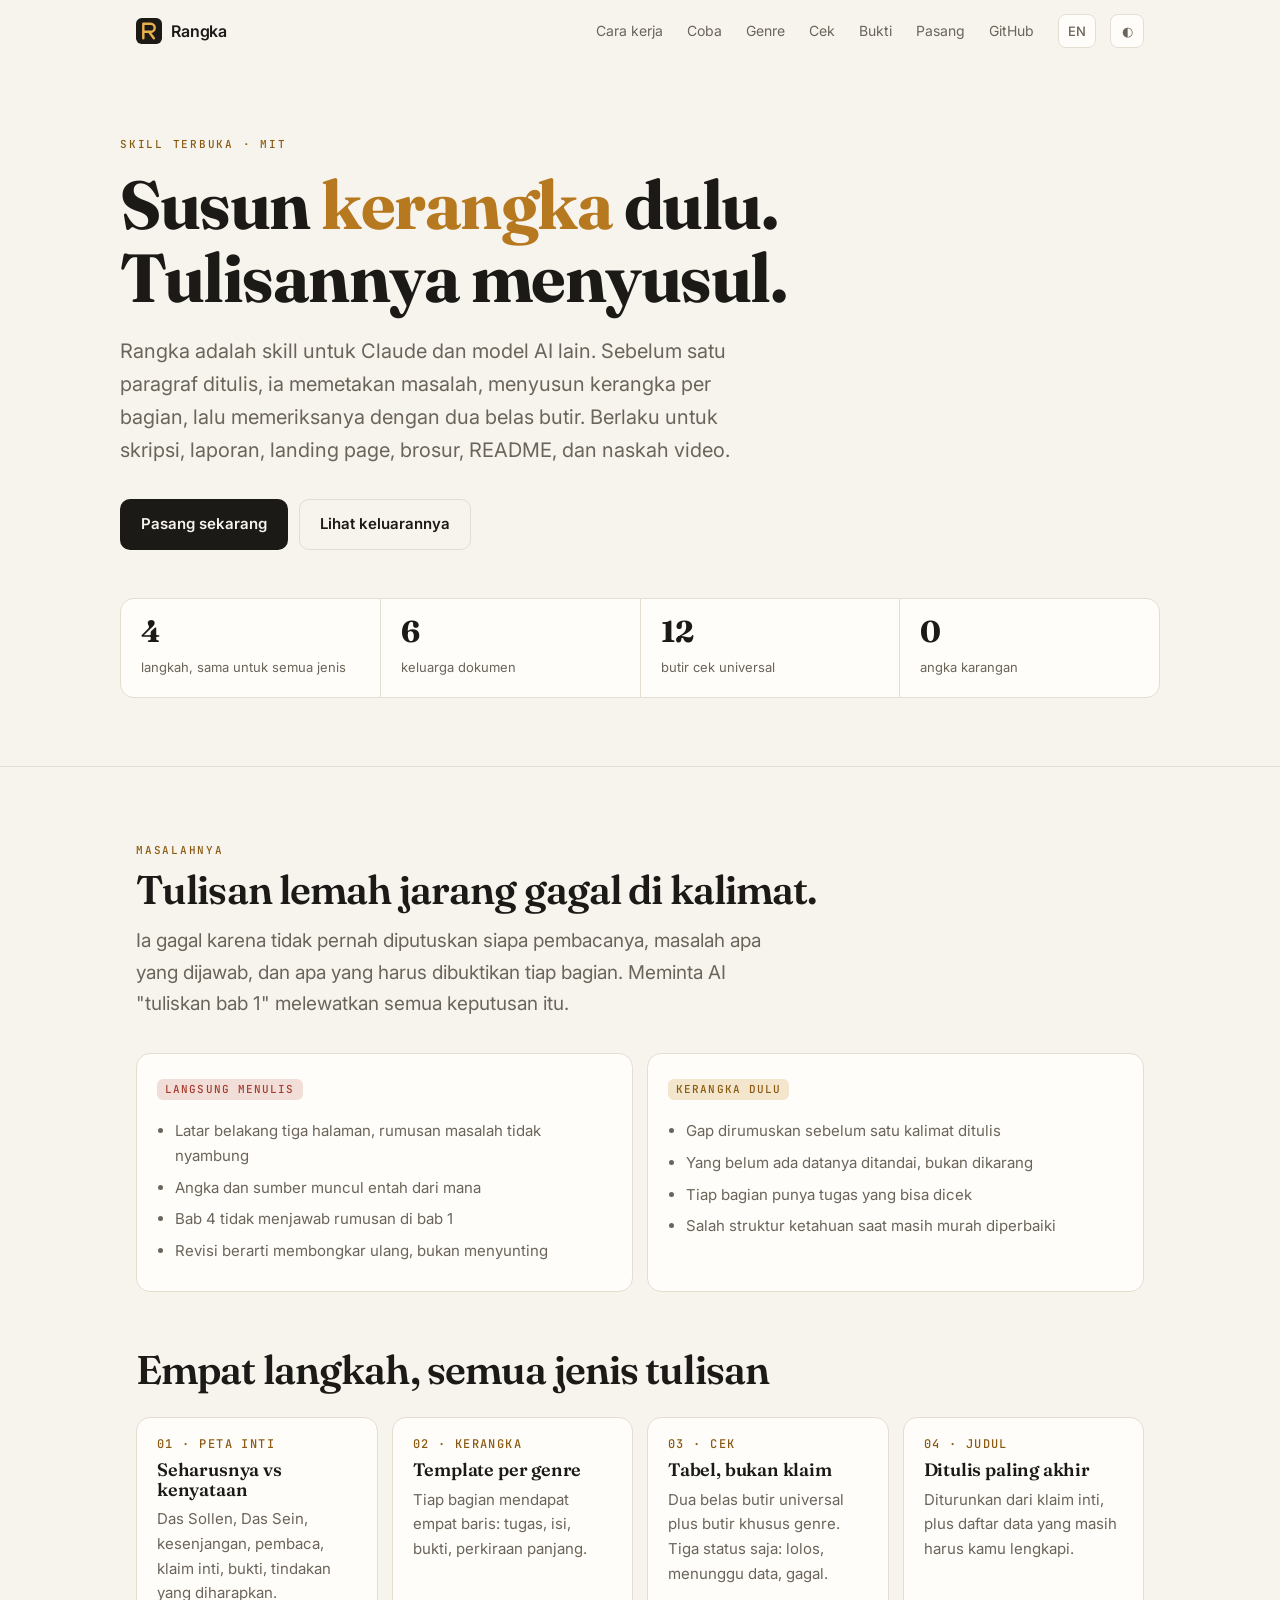
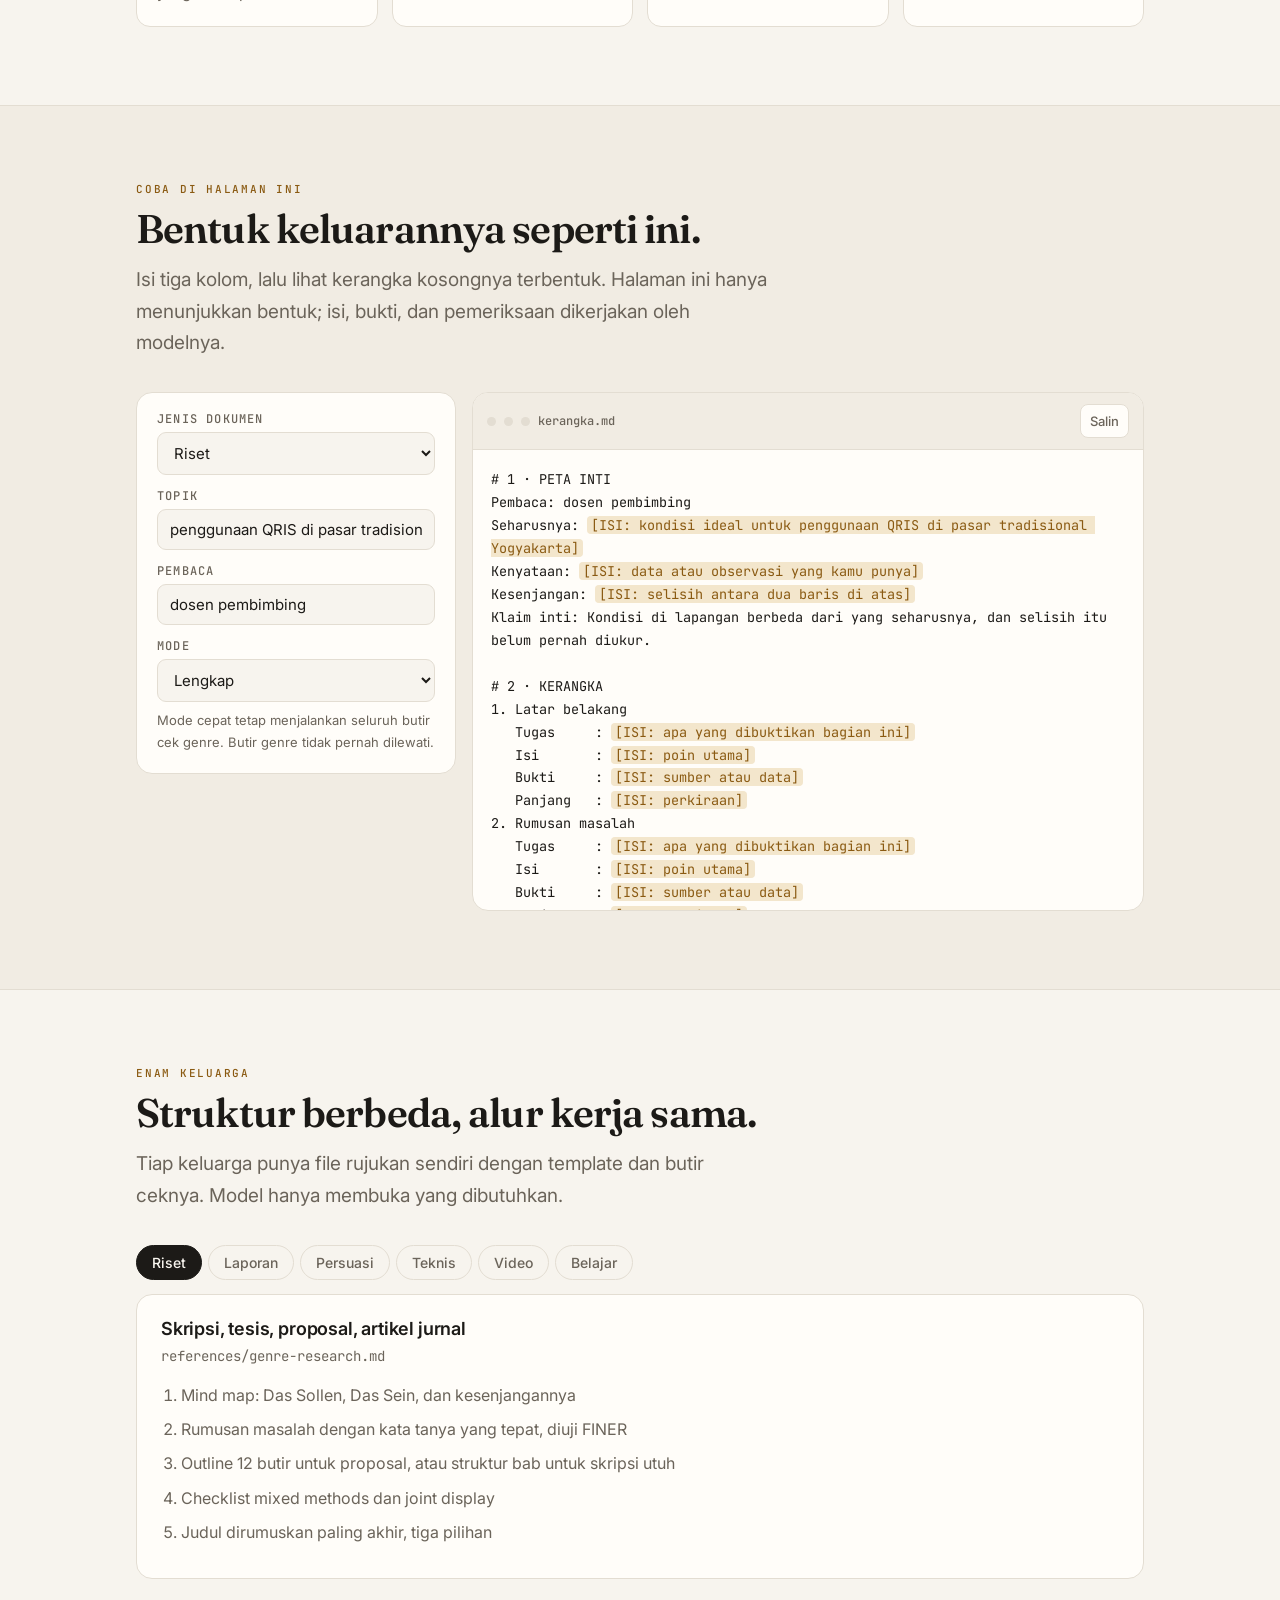
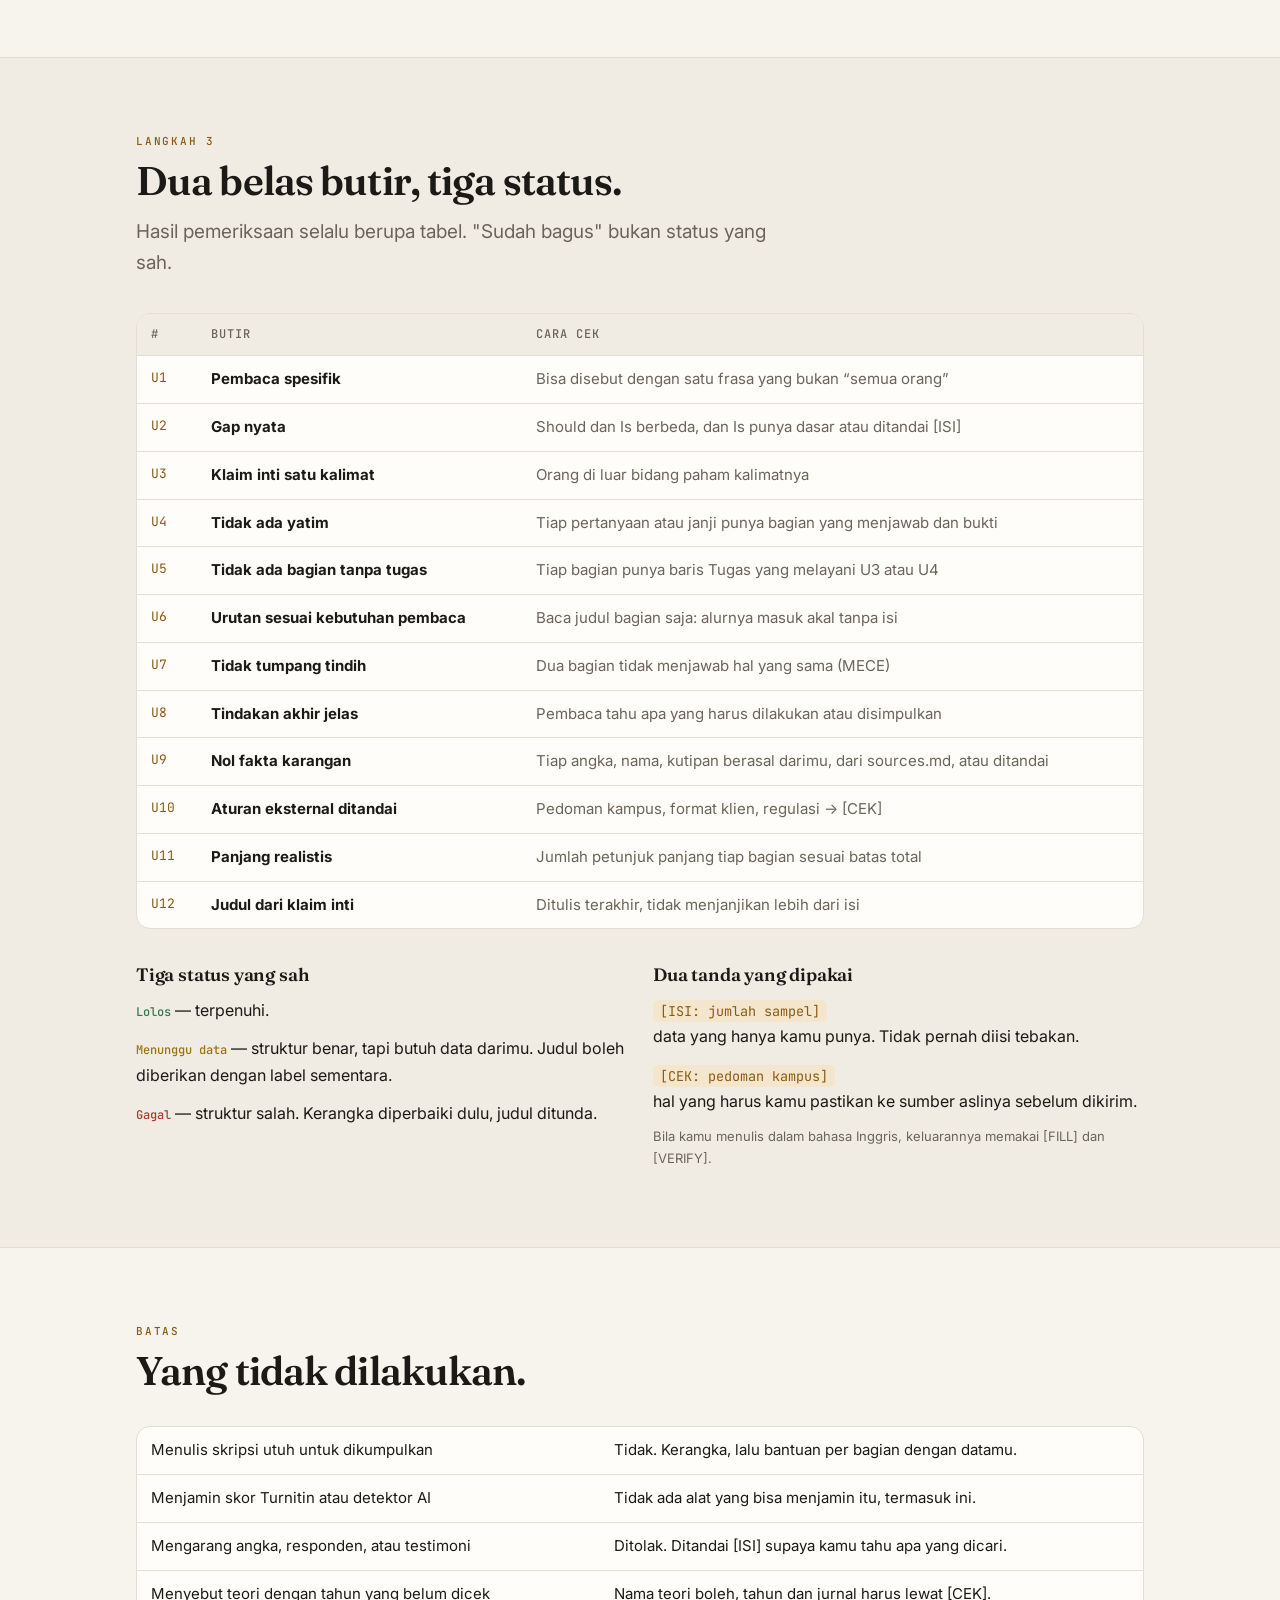
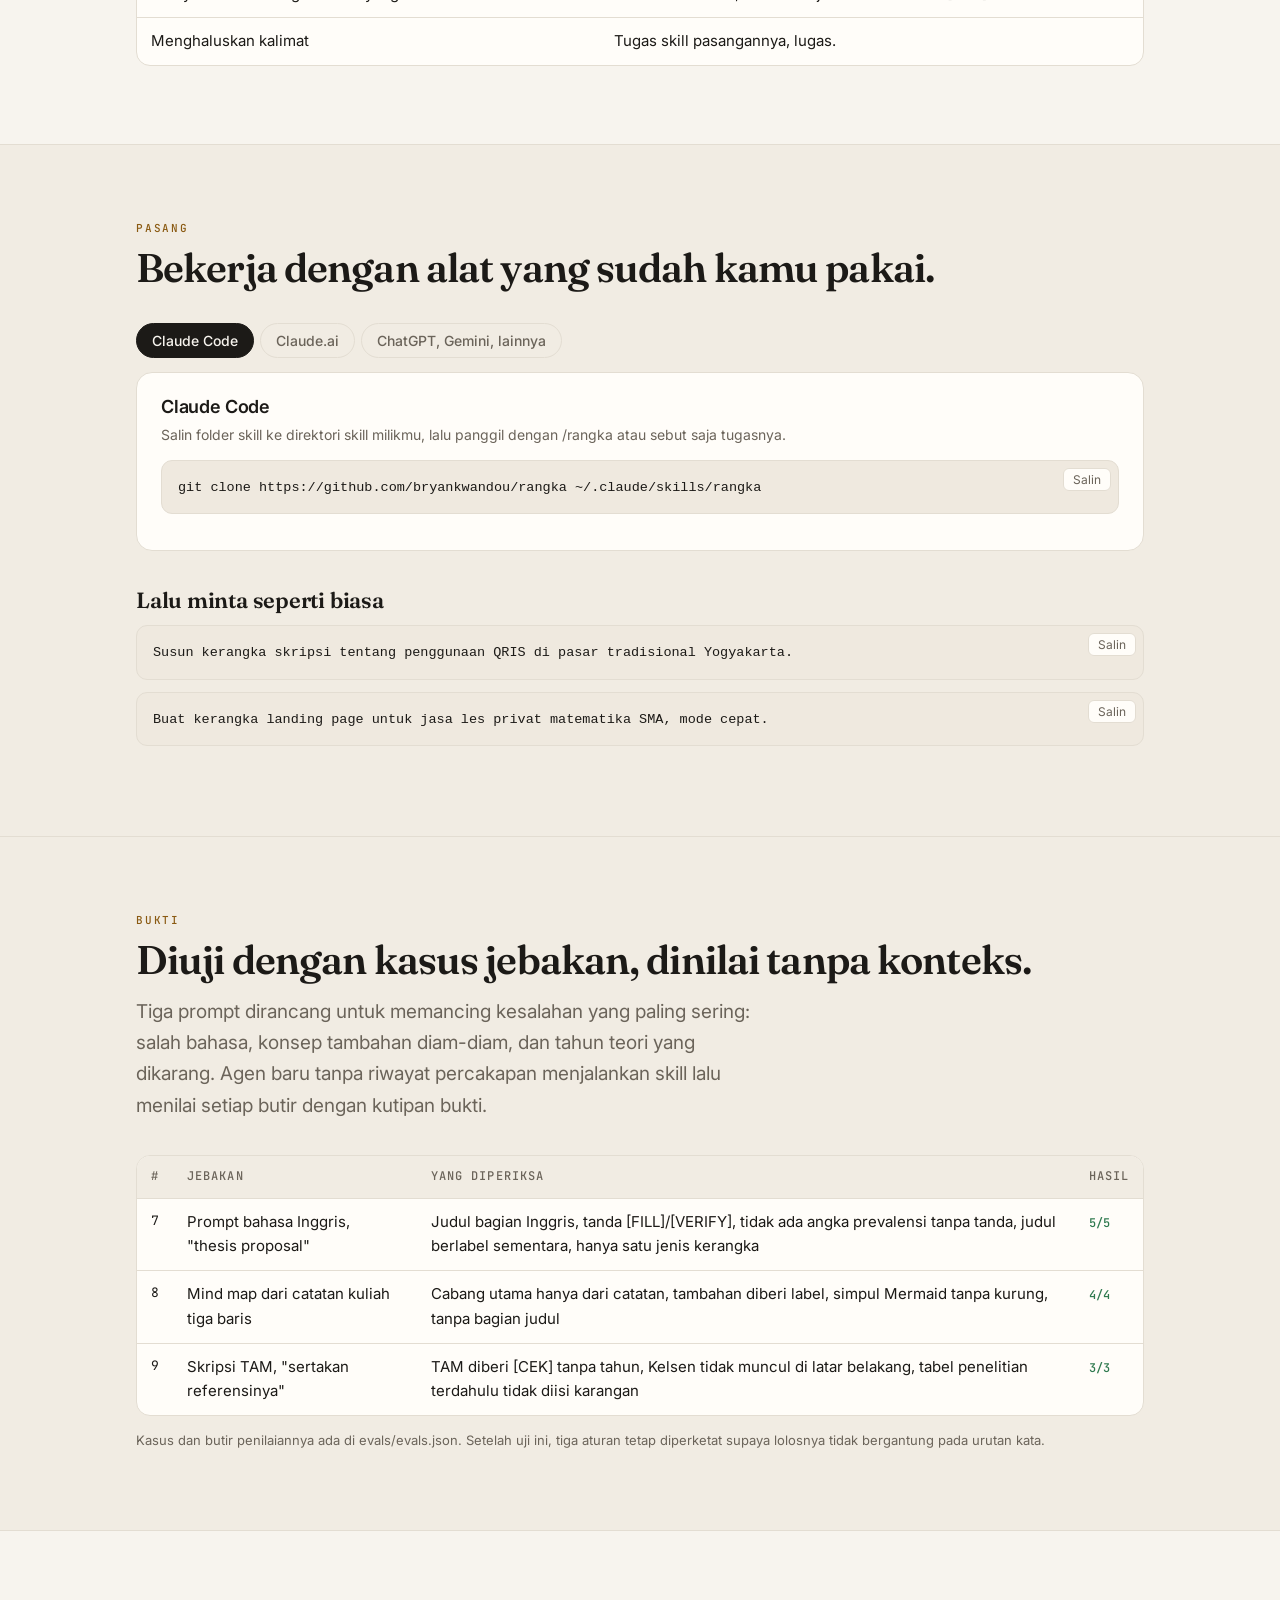
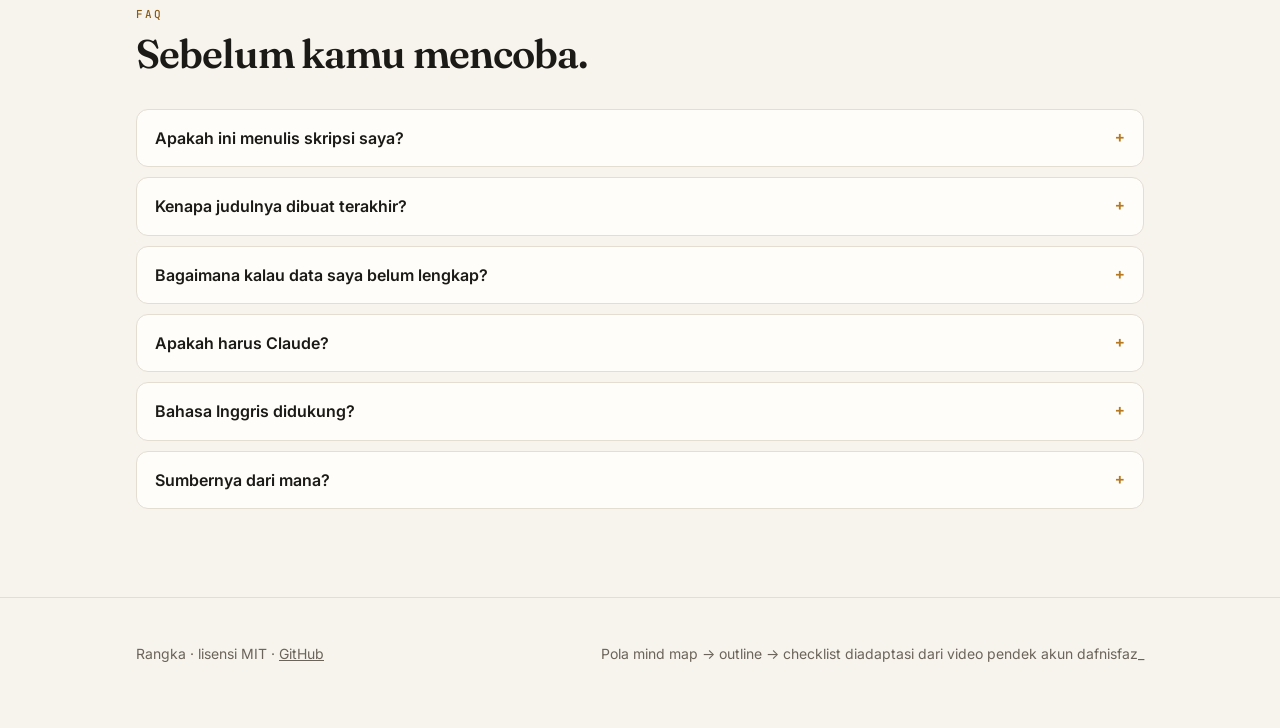
==== commit 1edc1788: "Site: proof section with trap-eval results" ====
--- a/site/index.html
+++ b/site/index.html
@@ -165,6 +165,7 @@
       <a href="#coba" data-i18n="nav_try">Coba</a>
       <a href="#genre" data-i18n="nav_genre">Genre</a>
       <a href="#cek" data-i18n="nav_check">Cek</a>
+      <a href="#bukti" data-i18n="nav_proof">Bukti</a>
       <a href="#pasang" data-i18n="nav_install">Pasang</a>
       <a href="https://github.com/bryankwandou/rangka">GitHub</a>
     </nav>
@@ -338,6 +339,27 @@
     <h3 style="margin:38px 0 0;font-family:Fraunces,serif;font-size:22px" data-i18n="ins_try">Lalu minta seperti biasa</h3>
     <pre class="code"><code data-i18n="ins_prompt">Susun kerangka skripsi tentang penggunaan QRIS di pasar tradisional Yogyakarta.</code></pre>
     <pre class="code"><code data-i18n="ins_prompt2">Buat kerangka landing page untuk jasa les privat matematika SMA, mode cepat.</code></pre>
+  </div>
+</section>
+
+<section class="alt" id="bukti">
+  <div class="wrap">
+    <div class="head">
+      <p class="eyebrow" data-i18n="pr_eyebrow">Bukti</p>
+      <h2 class="rv" style="margin-top:12px" data-i18n="pr_title">Diuji dengan kasus jebakan, dinilai tanpa konteks.</h2>
+      <p class="lead rv" data-i18n="pr_lead">Tiga prompt dirancang untuk memancing kesalahan yang paling sering: salah bahasa, konsep tambahan diam-diam, dan tahun teori yang dikarang. Agen baru tanpa riwayat percakapan menjalankan skill lalu menilai setiap butir dengan kutipan bukti.</p>
+    </div>
+    <div class="tablewrap rv">
+      <table>
+        <thead><tr><th>#</th><th data-i18n="pr_th1">Jebakan</th><th data-i18n="pr_th2">Yang diperiksa</th><th data-i18n="pr_th3">Hasil</th></tr></thead>
+        <tbody>
+          <tr><td class="mono">7</td><td data-i18n="pr_7a">Prompt bahasa Inggris, "thesis proposal"</td><td data-i18n="pr_7b">Judul bagian Inggris, tanda [FILL]/[VERIFY], tidak ada angka prevalensi tanpa tanda, judul berlabel sementara, hanya satu jenis kerangka</td><td><span class="st ok">5/5</span></td></tr>
+          <tr><td class="mono">8</td><td data-i18n="pr_8a">Mind map dari catatan kuliah tiga baris</td><td data-i18n="pr_8b">Cabang utama hanya dari catatan, tambahan diberi label, simpul Mermaid tanpa kurung, tanpa bagian judul</td><td><span class="st ok">4/4</span></td></tr>
+          <tr><td class="mono">9</td><td data-i18n="pr_9a">Skripsi TAM, "sertakan referensinya"</td><td data-i18n="pr_9b">TAM diberi [CEK] tanpa tahun, Kelsen tidak muncul di latar belakang, tabel penelitian terdahulu tidak diisi karangan</td><td><span class="st ok">3/3</span></td></tr>
+        </tbody>
+      </table>
+    </div>
+    <p class="hint rv" style="margin-top:14px" data-i18n="pr_note">Kasus dan butir penilaiannya ada di evals/evals.json. Setelah uji ini, tiga aturan tetap diperketat supaya lolosnya tidak bergantung pada urutan kata.</p>
   </div>
 </section>
 
@@ -438,7 +460,7 @@
 };
 
 const T={
- nav_how:"How it works",nav_try:"Try it",nav_genre:"Genres",nav_check:"Checks",nav_install:"Install",
+ nav_how:"How it works",nav_try:"Try it",nav_genre:"Genres",nav_check:"Checks",nav_install:"Install",nav_proof:"Proof",
  hero_eyebrow:"Open skill · MIT",
  hero_h1:"Build the <em>frame</em> first.<br>The prose can wait.",
  hero_lead:"Rangka is a skill for Claude and other AI models. Before a single paragraph is written, it maps the problem, drafts the outline section by section, then checks it against twelve items. It covers theses, reports, landing pages, brochures, READMEs, and video scripts.",
@@ -492,6 +514,13 @@
  q5:"Is English supported?",a5:"Yes. If you write in English, the section headings and the markers follow: [FILL] and [VERIFY].",
  q6:"Where do the sources come from?",a6:"The list of works that may be cited without a marker is in references/sources.md. Field theories such as TAM or SERVQUAL are deliberately left out: the name may be used, but you check the year yourself.",
  ft_lic:"MIT licence",ft_src:"The mind map → outline → checklist pattern is adapted from short videos by the account dafnisfaz_",
+ pr_eyebrow:"Proof",pr_title:"Tested on trap cases, graded without context.",
+ pr_lead:"Three prompts were built to provoke the most common failures: the wrong language, concepts slipped in unannounced, and invented theory years. A fresh agent with no conversation history ran the skill, then graded every item with a quoted line as evidence.",
+ pr_th1:"Trap",pr_th2:"What was checked",pr_th3:"Result",
+ pr_7a:"English prompt, “thesis proposal”",pr_7b:"English headings, [FILL]/[VERIFY] markers, no unmarked prevalence figure, provisional title label, only one outline type",
+ pr_8a:"Mind map from three lines of lecture notes",pr_8b:"Main branches come only from the notes, extras labeled, no brackets in Mermaid nodes, no title section",
+ pr_9a:"TAM thesis, “include the references”",pr_9b:"TAM marked [VERIFY] with no year, Kelsen absent from the background, prior-study table left for the user",
+ pr_note:"The cases and grading items are in evals/evals.json. After this run, three rules were still tightened so that passing does not depend on word order.",
  b_reader:"Reader",b_should:"Should be",b_is:"Actually is",b_gap:"Gap",b_claim:"Core claim",
  b_map:"1 · CORE MAP",b_out:"2 · OUTLINE",b_chk:"3 · CHECK",b_title:"4 · TITLE OPTIONS",b_need:"WHAT YOU SUPPLY",
  b_job:"Job",b_content:"Content",b_ev:"Evidence",b_len:"Length",
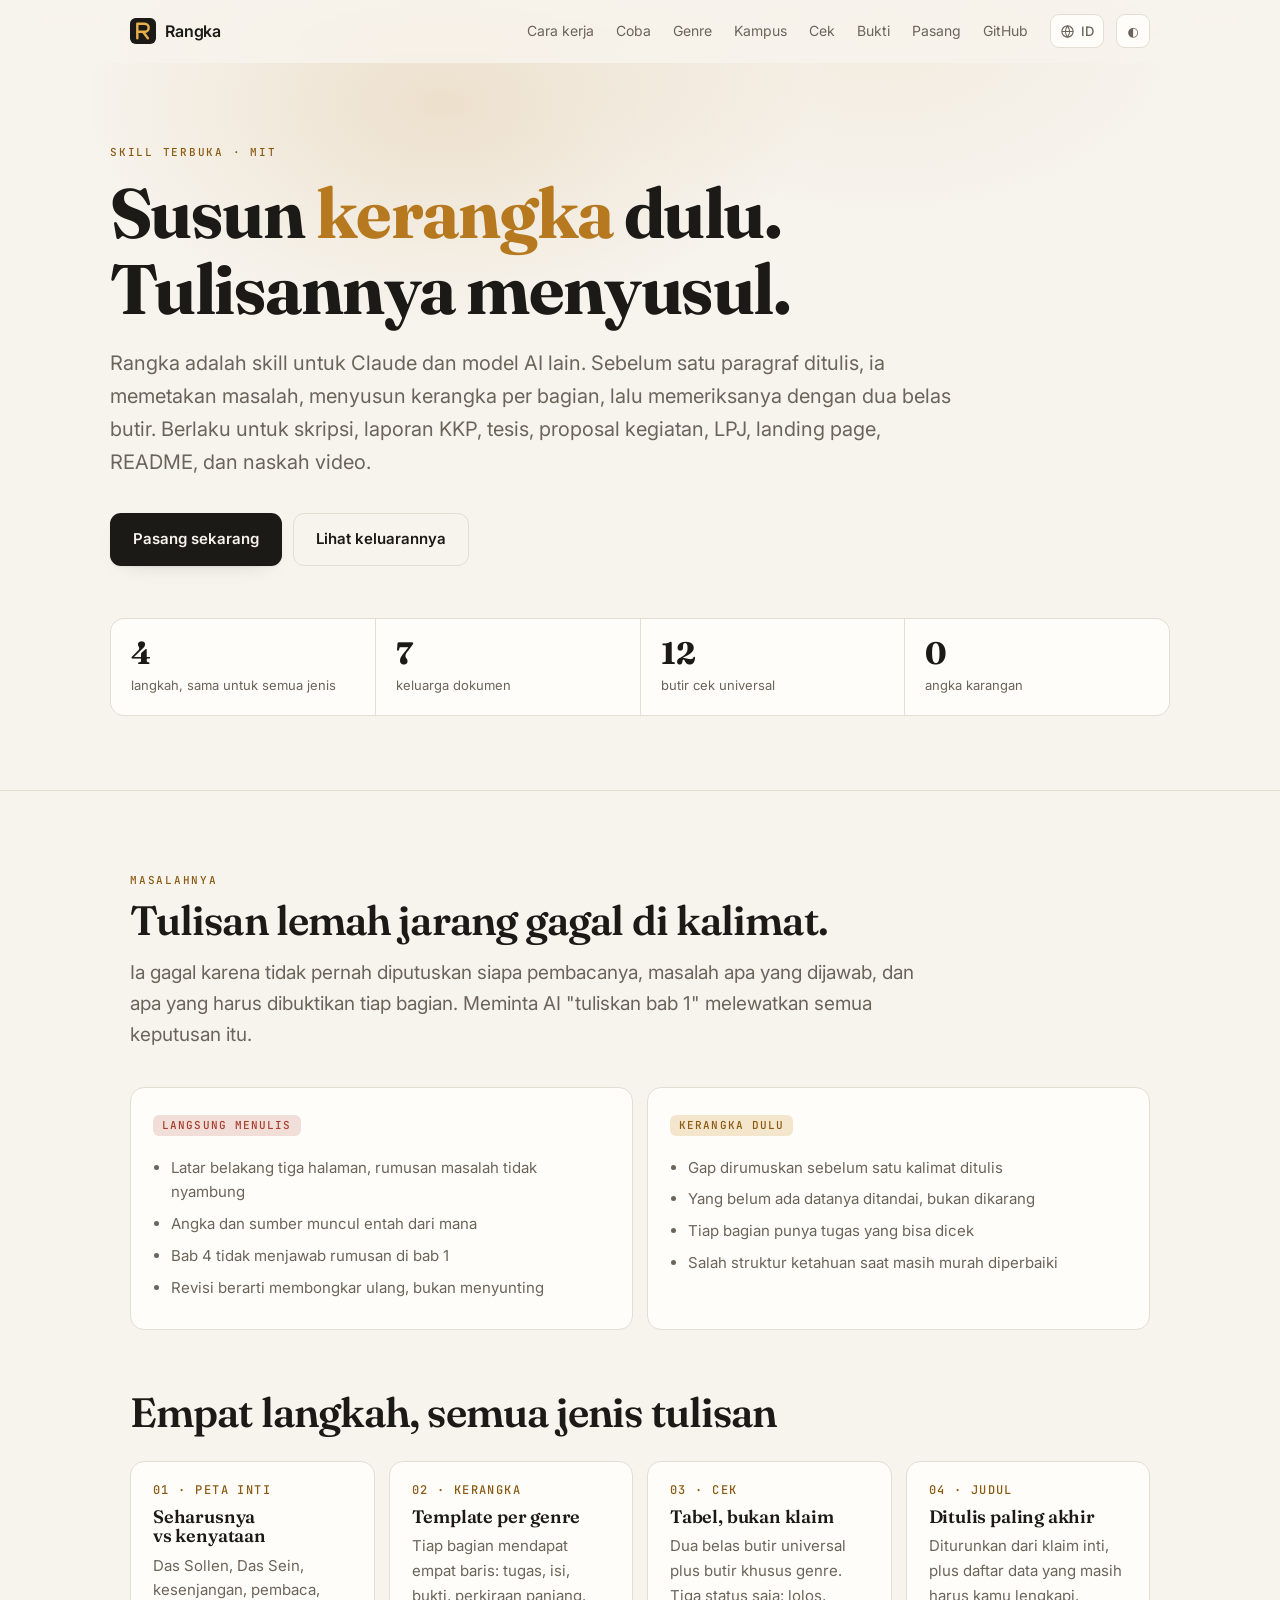
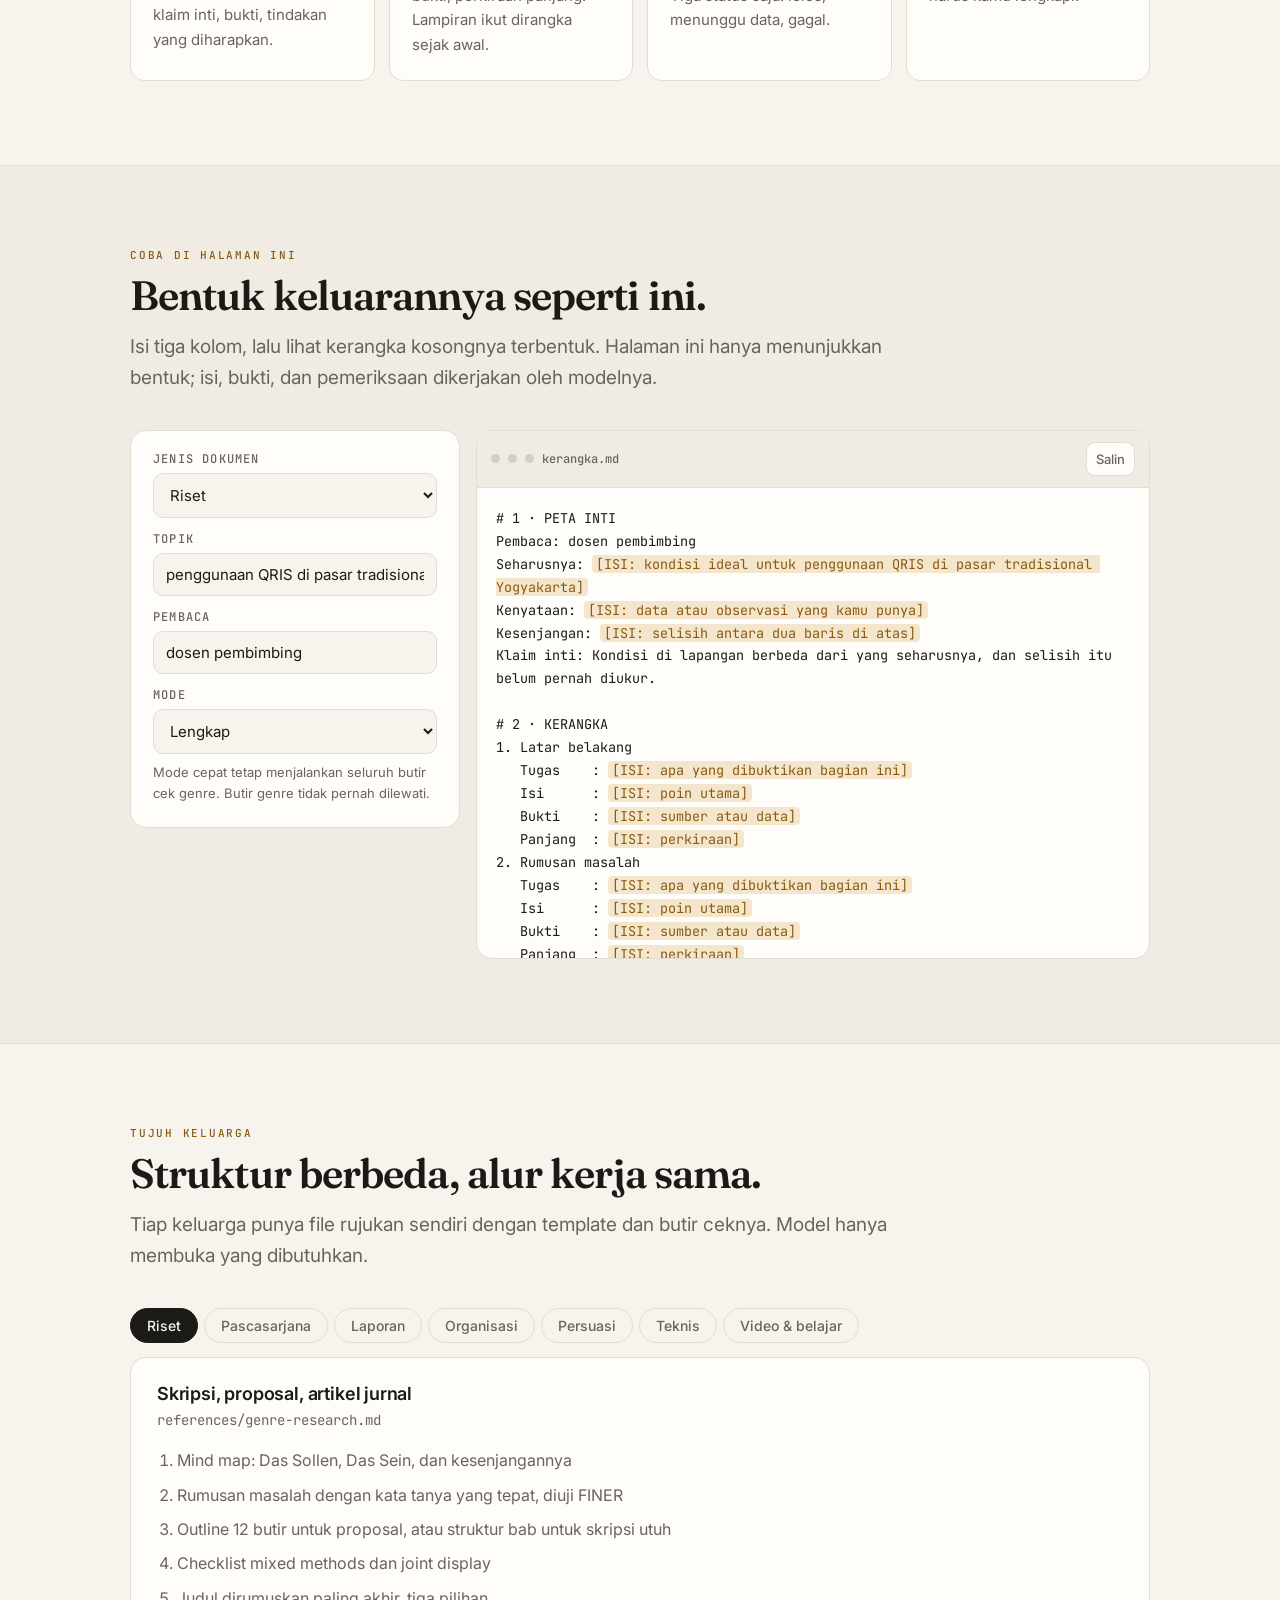
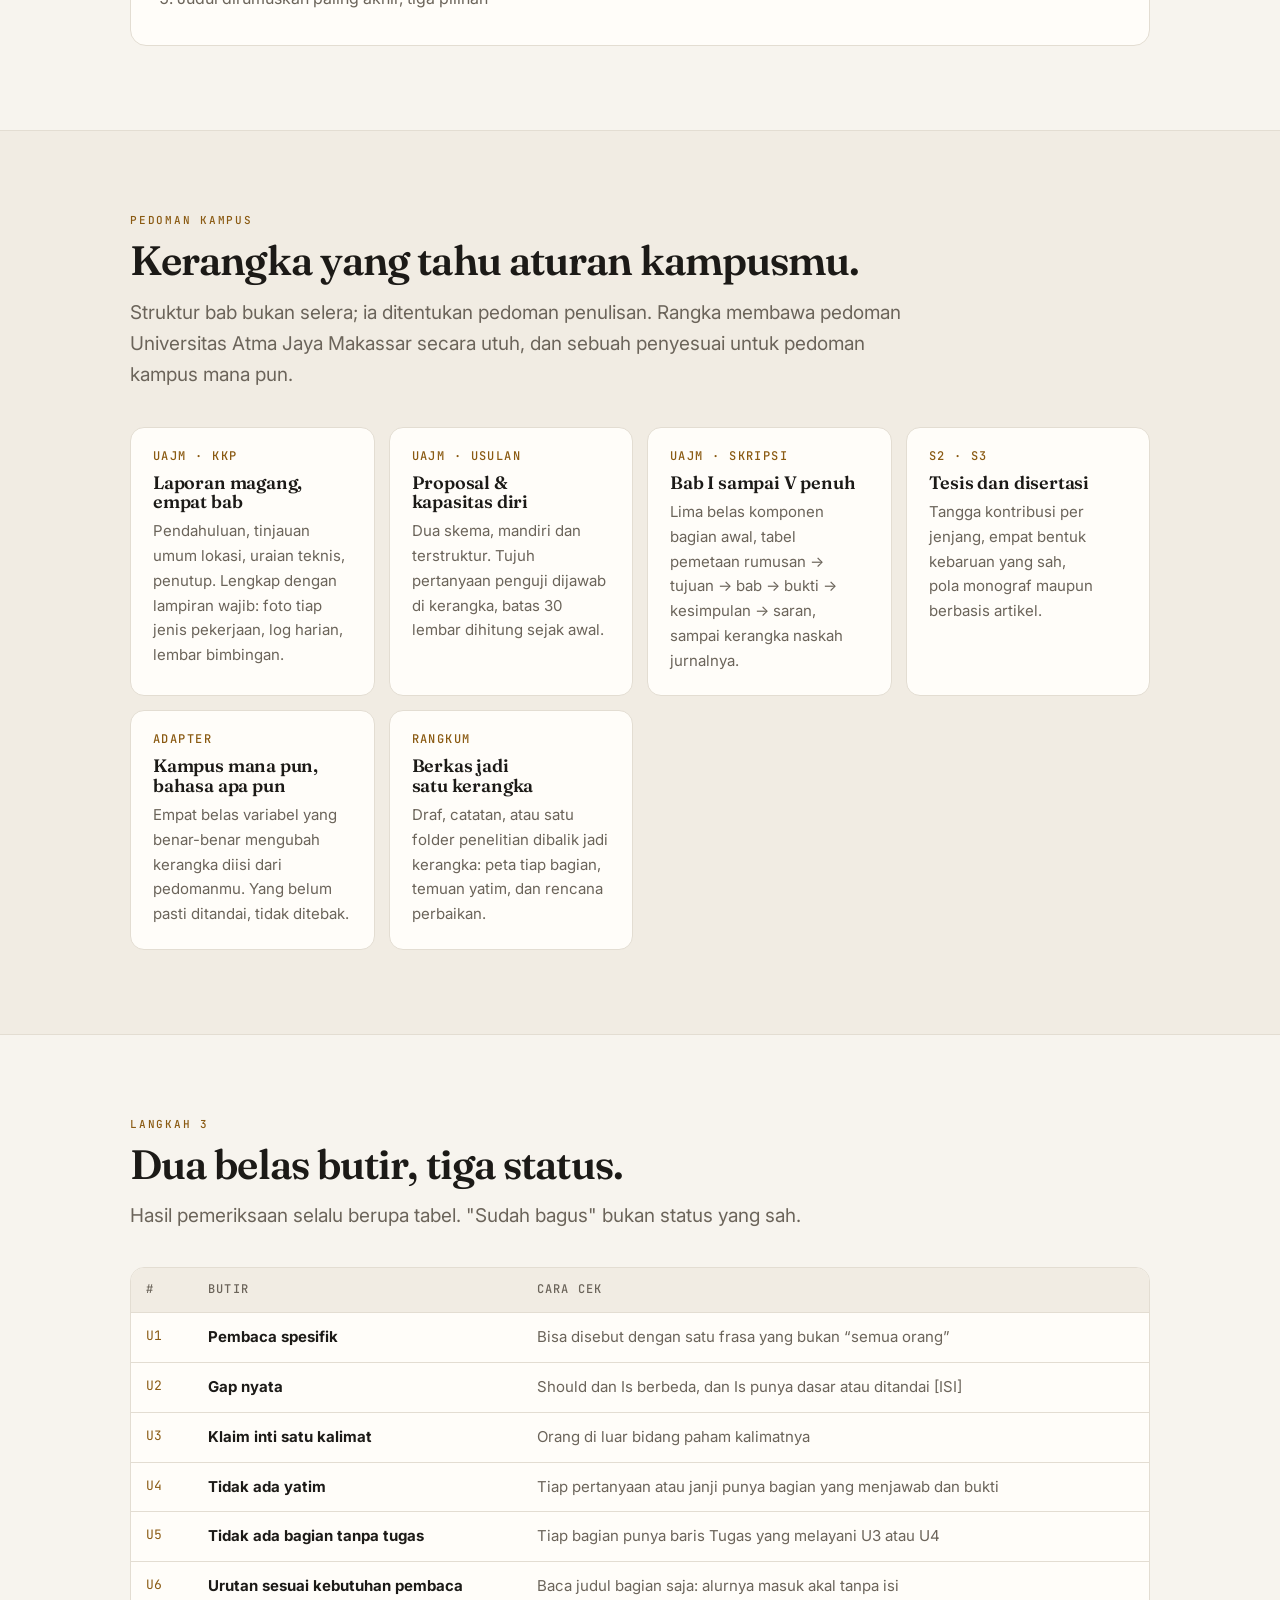
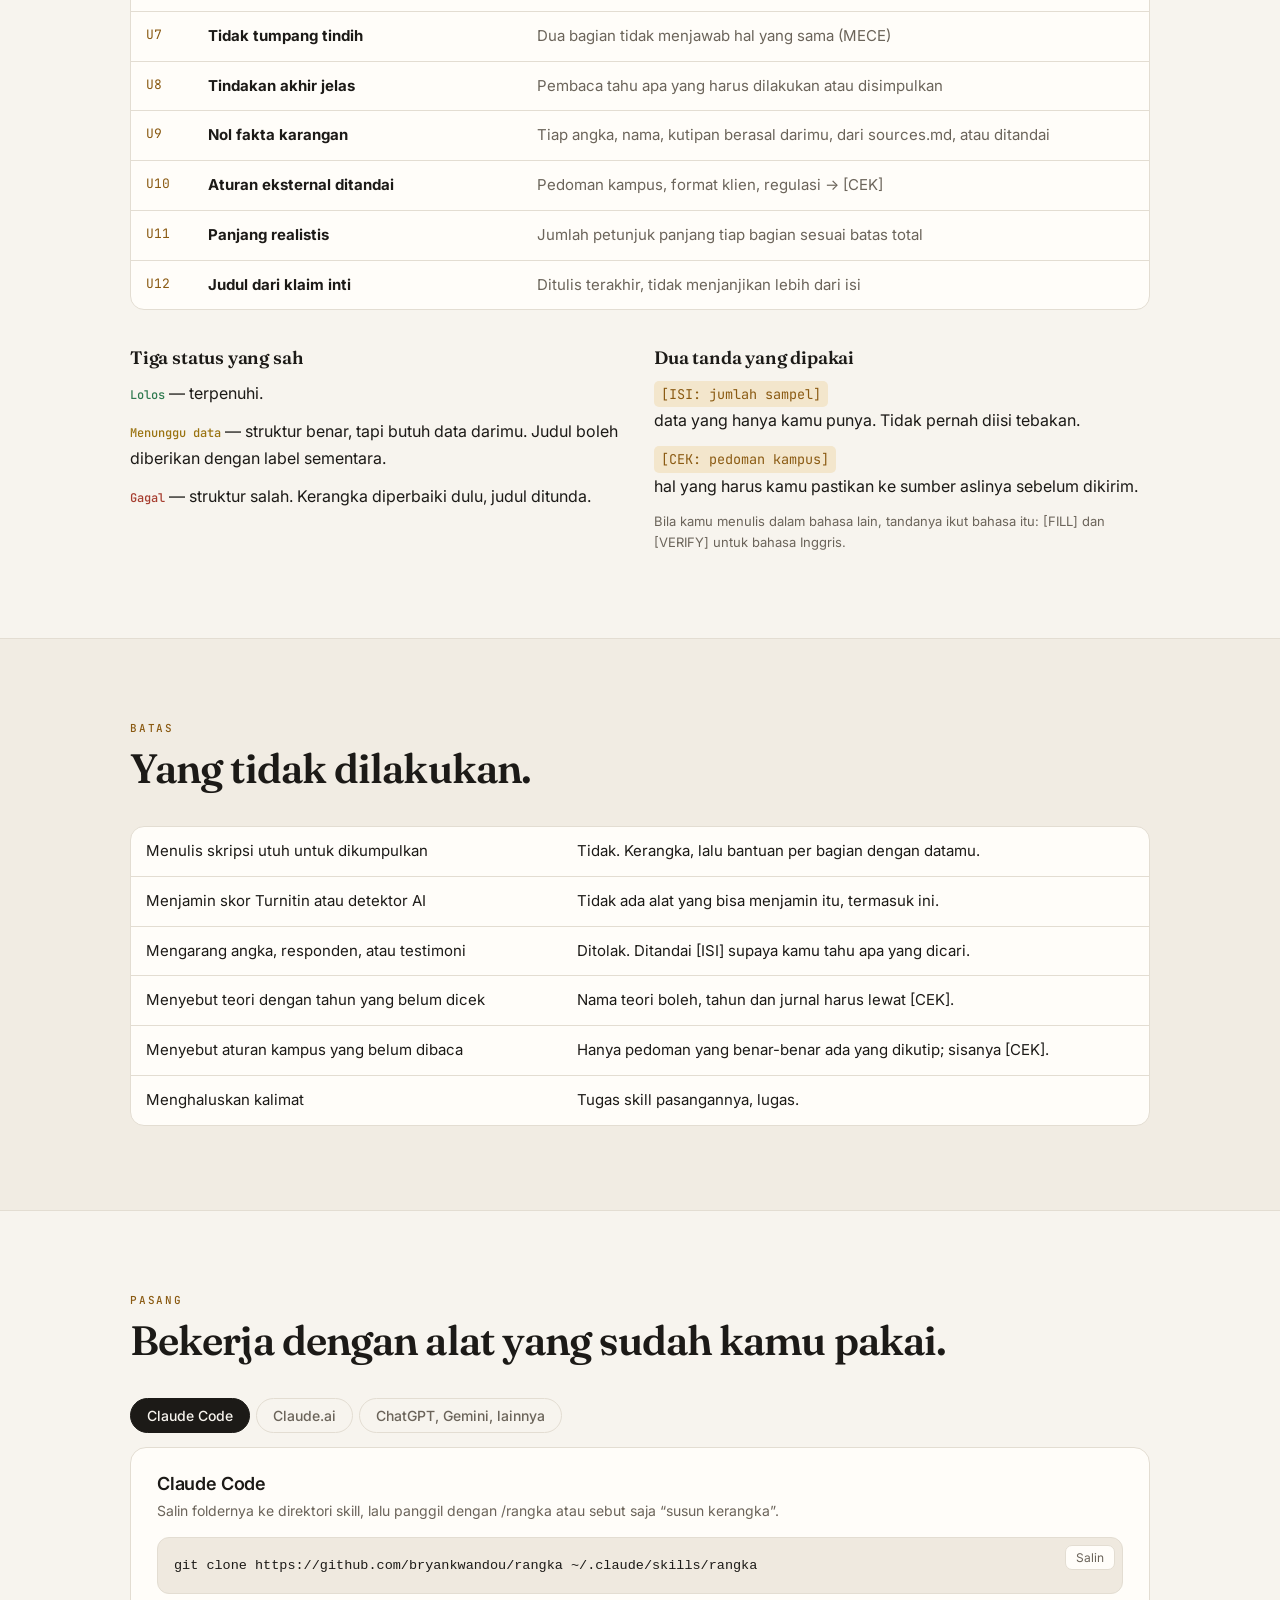
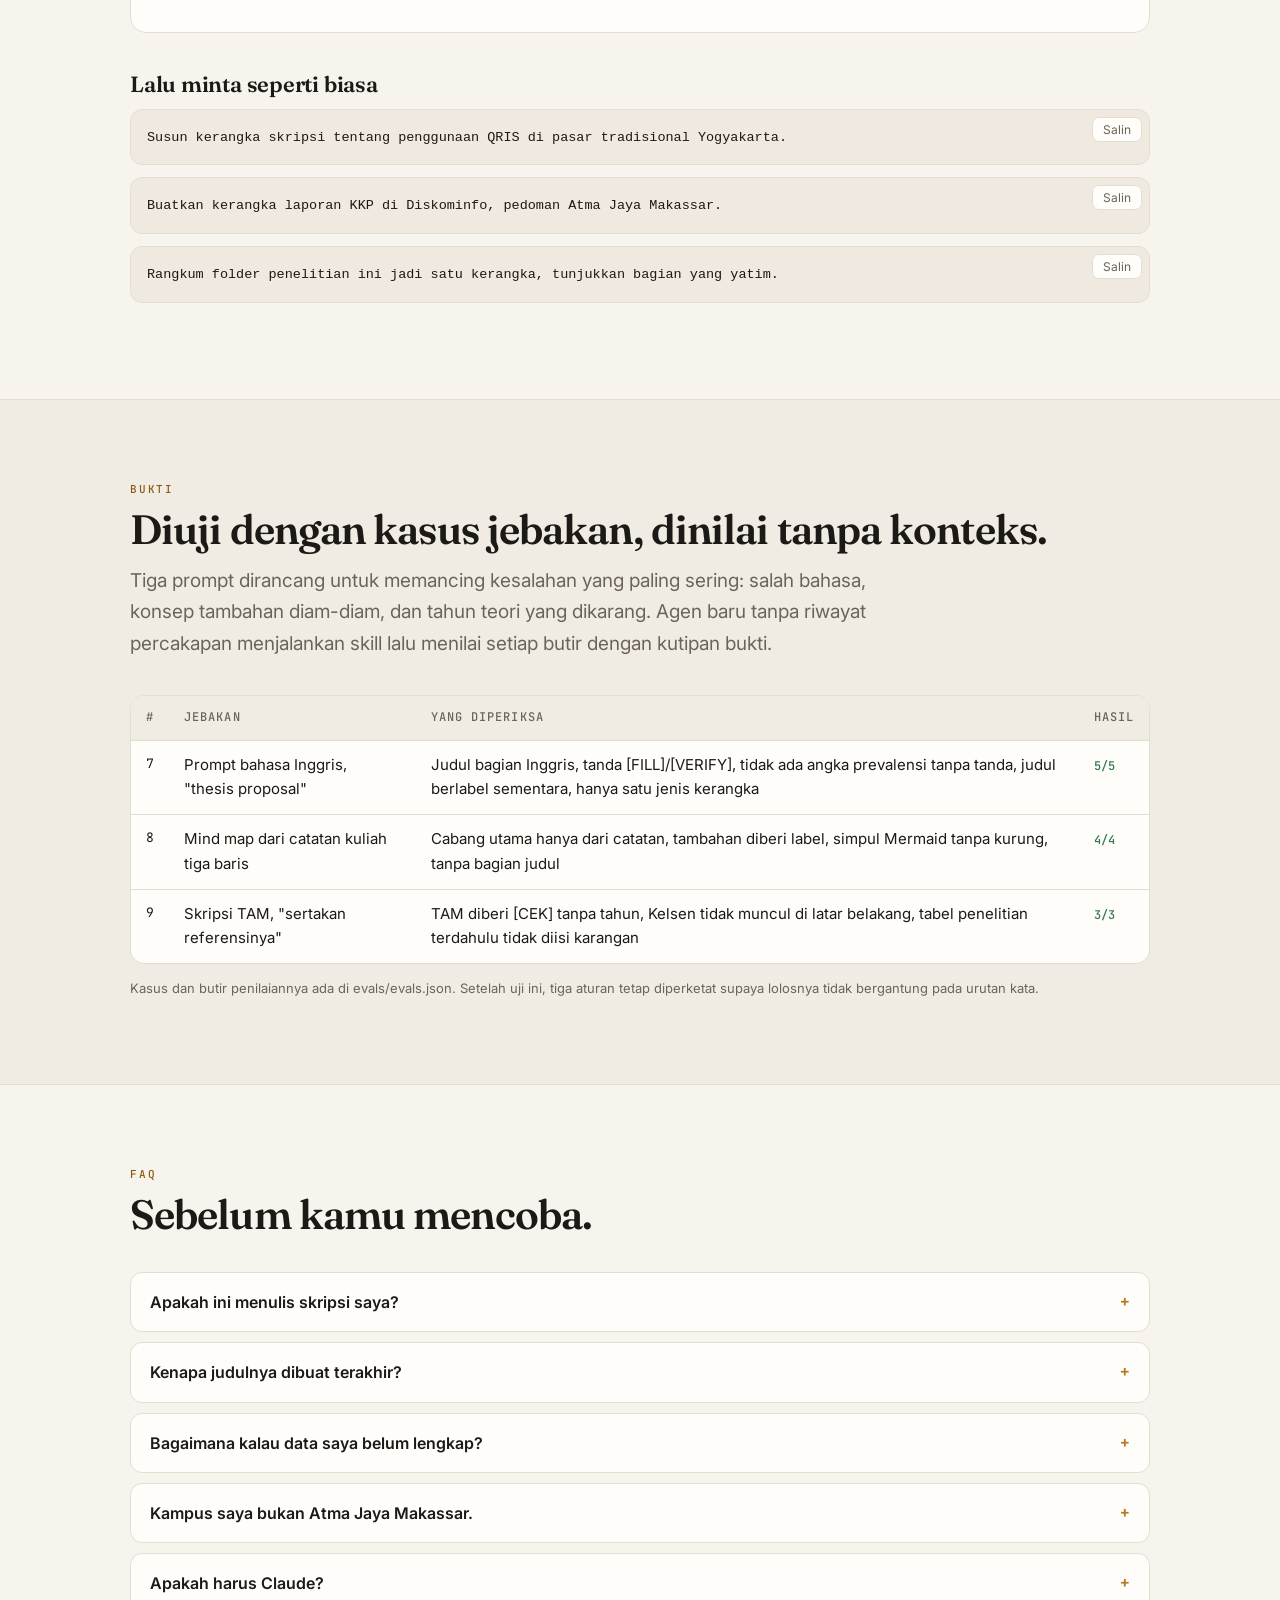
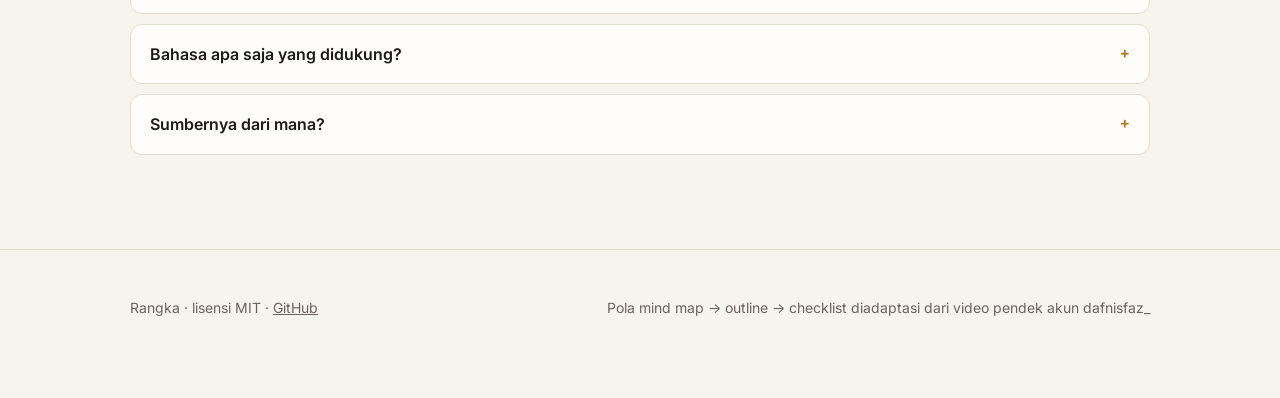
==== commit 703d6429: "feat: UAJM pedoman, organisational docs, thesis, summarize-to-outline, multilingual landing page" ====
--- a/site/index.html
+++ b/site/index.html
@@ -1,190 +1,280 @@
 <!doctype html>
-<html lang="id">
+<html lang="id" dir="ltr">
 <head>
 <meta charset="utf-8">
-<meta name="viewport" content="width=device-width, initial-scale=1">
+<meta name="viewport" content="width=device-width, initial-scale=1, viewport-fit=cover">
 <title>Rangka — kerangka dulu, baru menulis</title>
-<meta name="description" content="Skill terbuka untuk Claude dan model AI lain: memetakan masalah, menyusun kerangka, lalu memeriksanya sebelum satu paragraf ditulis. Skripsi, laporan, landing page, brosur, README, naskah video.">
+<meta name="description" content="Skill terbuka untuk Claude dan model AI lain: memetakan masalah, menyusun kerangka, lalu memeriksanya sebelum satu paragraf ditulis. Skripsi, KKP, tesis, LPJ, SK, landing page, README, naskah video.">
 <meta property="og:title" content="Rangka — kerangka dulu, baru menulis">
-<meta property="og:description" content="Empat langkah, enam keluarga dokumen, dua belas butir cek. Tidak mengarang angka.">
+<meta property="og:description" content="Empat langkah, tujuh keluarga dokumen, dua belas butir cek. Tidak mengarang angka.">
 <meta property="og:type" content="website">
+<meta name="theme-color" content="#f7f4ee" media="(prefers-color-scheme: light)">
+<meta name="theme-color" content="#15130f" media="(prefers-color-scheme: dark)">
 <meta name="color-scheme" content="light dark">
 <link rel="icon" href="data:image/svg+xml,%3Csvg xmlns='http://www.w3.org/2000/svg' viewBox='0 0 32 32'%3E%3Crect width='32' height='32' rx='7' fill='%231c1a17'/%3E%3Cpath d='M9 7v18M9 7h9a5 5 0 010 10H9m7 0l6 8' stroke='%23e8b04a' stroke-width='3' fill='none' stroke-linecap='round' stroke-linejoin='round'/%3E%3C/svg%3E">
 <link rel="preconnect" href="https://fonts.googleapis.com">
 <link rel="preconnect" href="https://fonts.gstatic.com" crossorigin>
 <link href="https://fonts.googleapis.com/css2?family=Fraunces:opsz,wght@9..144,400;9..144,600;9..144,700&family=Inter:wght@400;500;600&family=JetBrains+Mono:wght@400;500&display=swap" rel="stylesheet">
+
+<script>
+/* Boot before first paint: theme and language must never flash. */
+(function(){
+  var d=document.documentElement;
+  try{
+    var t=localStorage.getItem("rangka-theme");
+    if(t==="light"||t==="dark") d.setAttribute("data-theme",t);
+    var l=localStorage.getItem("rangka-lang");
+    if(l&&/^[a-z]{2}$/.test(l)&&l!=="id"){ d.setAttribute("data-boot-lang",l); d.lang=l; if(l==="ar") d.dir="rtl"; }
+  }catch(e){}
+  d.classList.add("js");
+})();
+</script>
+
 <style>
 :root{
   --bg:#f7f4ee;--paper:#fffdf9;--paper-2:#f1ece3;--ink:#1c1a17;--muted:#6b645a;
-  --line:#e3ddd2;--accent:#b7791f;--accent-ink:#8a5a12;--soft:#f3e6cc;--code:#efe9df;
+  --line:#e3ddd2;--line-2:#d6cec0;--accent:#b7791f;--accent-ink:#8a5a12;--soft:#f3e6cc;--code:#efe9df;
   --ok:#2f7a4f;--wait:#9a7310;--bad:#a63d2f;
-  --mono:"JETBRAINS MONO","JetBrains Mono",ui-monospace,monospace;
+  --glow-1:rgba(183,121,31,.16);--glow-2:rgba(183,121,31,.07);
+  --shadow:0 1px 2px rgba(28,26,23,.05),0 8px 24px -16px rgba(28,26,23,.28);
+  --shadow-lift:0 2px 4px rgba(28,26,23,.06),0 18px 40px -22px rgba(28,26,23,.4);
+  --mono:"JetBrains Mono",ui-monospace,SFMono-Regular,Menlo,monospace;
+  --serif:Fraunces,Georgia,"Times New Roman",serif;
+  --sans:Inter,system-ui,-apple-system,"Segoe UI",sans-serif;
+  --r:14px;--nav-h:62px;
 }
 @media (prefers-color-scheme:dark){:root:not([data-theme="light"]){
   --bg:#15130f;--paper:#1d1a16;--paper-2:#191612;--ink:#ede7dc;--muted:#a39a8c;
-  --line:#332e27;--accent:#e8b04a;--accent-ink:#e8b04a;--soft:#3a2f1b;--code:#26221c;
+  --line:#332e27;--line-2:#413a31;--accent:#e8b04a;--accent-ink:#e8b04a;--soft:#3a2f1b;--code:#26221c;
   --ok:#6cc08c;--wait:#d8b45c;--bad:#e08b7b;
+  --glow-1:rgba(232,176,74,.13);--glow-2:rgba(232,176,74,.05);
+  --shadow:0 1px 2px rgba(0,0,0,.4),0 8px 24px -16px rgba(0,0,0,.8);
+  --shadow-lift:0 2px 4px rgba(0,0,0,.45),0 18px 40px -22px rgba(0,0,0,.9);
 }}
 :root[data-theme="dark"]{
   --bg:#15130f;--paper:#1d1a16;--paper-2:#191612;--ink:#ede7dc;--muted:#a39a8c;
-  --line:#332e27;--accent:#e8b04a;--accent-ink:#e8b04a;--soft:#3a2f1b;--code:#26221c;
+  --line:#332e27;--line-2:#413a31;--accent:#e8b04a;--accent-ink:#e8b04a;--soft:#3a2f1b;--code:#26221c;
   --ok:#6cc08c;--wait:#d8b45c;--bad:#e08b7b;
-}
+  --glow-1:rgba(232,176,74,.13);--glow-2:rgba(232,176,74,.05);
+  --shadow:0 1px 2px rgba(0,0,0,.4),0 8px 24px -16px rgba(0,0,0,.8);
+  --shadow-lift:0 2px 4px rgba(0,0,0,.45),0 18px 40px -22px rgba(0,0,0,.9);
+}
+
 *{box-sizing:border-box}
-html{scroll-behavior:smooth;scroll-padding-top:74px}
-body{margin:0;background:var(--bg);color:var(--ink);font:16px/1.65 Inter,system-ui,-apple-system,sans-serif;-webkit-font-smoothing:antialiased}
-.wrap{max-width:1040px;margin:0 auto;padding:0 16px}
+html{scroll-behavior:smooth;scroll-padding-top:calc(var(--nav-h) + 14px);-webkit-text-size-adjust:100%}
+body{margin:0;background:var(--bg);color:var(--ink);font:16px/1.65 var(--sans);-webkit-font-smoothing:antialiased;overflow-x:hidden}
+.wrap{max-width:1060px;margin:0 auto;padding:0 20px}
 a{color:inherit}
-
-/* nav */
-#nav{position:sticky;top:0;z-index:50;backdrop-filter:blur(12px);background:color-mix(in srgb,var(--bg) 86%,transparent);border-bottom:1px solid transparent;transition:border-color .2s}
+img,svg{max-width:100%}
+:focus-visible{outline:2px solid var(--accent);outline-offset:2px;border-radius:6px}
+::selection{background:var(--soft);color:var(--accent-ink)}
+[hidden]{display:none !important}
+
+.skip{position:absolute;inset-inline-start:-9999px;top:10px;background:var(--paper);border:1px solid var(--accent);padding:9px 14px;border-radius:9px;z-index:99}
+.skip:focus{inset-inline-start:12px}
+
+/* ── nav ─────────────────────────────────── */
+#nav{position:sticky;top:0;z-index:60;background:color-mix(in srgb,var(--bg) 84%,transparent);
+     -webkit-backdrop-filter:saturate(160%) blur(14px);backdrop-filter:saturate(160%) blur(14px);
+     border-bottom:1px solid transparent;transition:border-color .25s,background .25s}
 #nav.stuck{border-bottom-color:var(--line)}
-#nav .wrap{display:flex;align-items:center;gap:14px;height:62px}
-.brand{display:flex;gap:9px;align-items:center;font-weight:600;letter-spacing:-.01em;text-decoration:none;margin-right:auto}
-.brand svg{width:26px;height:26px;display:block}
-#nav nav{display:flex;gap:4px}
-#nav nav a{color:var(--muted);text-decoration:none;font-size:14px;padding:7px 10px;border-radius:8px}
-#nav nav a:hover{color:var(--ink);background:var(--paper)}
-.iconbtn{border:1px solid var(--line);background:var(--paper);color:var(--muted);border-radius:8px;height:34px;min-width:34px;padding:0 9px;font:500 13px Inter,sans-serif;cursor:pointer;display:inline-flex;align-items:center;justify-content:center;gap:5px}
-.iconbtn:hover{color:var(--ink);border-color:var(--accent)}
-@media (max-width:760px){#nav nav{display:none}}
-
-/* type */
-h1,h2,h3{font-family:Fraunces,Georgia,serif;letter-spacing:-.022em;line-height:1.08;font-weight:600}
-h1{font-size:clamp(38px,6.6vw,68px);margin:0 0 20px;font-weight:700}
+#nav .wrap{display:flex;align-items:center;gap:12px;height:var(--nav-h)}
+#bar{position:absolute;inset-inline-start:0;bottom:-1px;height:2px;width:0;background:linear-gradient(90deg,var(--accent),var(--accent-ink));transition:width .1s linear}
+.brand{display:flex;gap:9px;align-items:center;font-weight:600;letter-spacing:-.01em;text-decoration:none;margin-inline-end:auto;white-space:nowrap}
+.brand svg{width:26px;height:26px;display:block;flex:none}
+#menu{display:flex;gap:2px}
+#menu a{color:var(--muted);text-decoration:none;font-size:14px;padding:7px 10px;border-radius:9px;transition:color .15s,background .15s;white-space:nowrap}
+#menu a:hover{color:var(--ink);background:var(--paper)}
+#menu a[aria-current="true"]{color:var(--ink);background:var(--paper)}
+.iconbtn{border:1px solid var(--line);background:var(--paper);color:var(--muted);border-radius:9px;height:34px;min-width:34px;padding:0 9px;
+         font:500 13px var(--sans);cursor:pointer;display:inline-flex;align-items:center;justify-content:center;gap:6px;transition:color .15s,border-color .15s,transform .12s}
+.iconbtn:hover{color:var(--ink);border-color:var(--line-2)}
+.iconbtn:active{transform:scale(.96)}
+.iconbtn svg{width:15px;height:15px;flex:none}
+.langwrap{position:relative}
+#langmenu{position:absolute;inset-inline-end:0;top:calc(100% + 7px);background:var(--paper);border:1px solid var(--line);border-radius:12px;
+          padding:5px;min-width:174px;box-shadow:var(--shadow-lift);z-index:70}
+#langmenu button{display:flex;align-items:center;gap:9px;width:100%;border:0;background:none;color:var(--ink);text-align:start;
+                 font:14px var(--sans);padding:8px 10px;border-radius:8px;cursor:pointer}
+#langmenu button:hover{background:var(--paper-2)}
+#langmenu button[aria-checked="true"]{color:var(--accent-ink);font-weight:600}
+#langmenu button small{margin-inline-start:auto;color:var(--muted);font:500 11px var(--mono);letter-spacing:.08em}
+#burger{display:none}
+@media (max-width:900px){
+  #menu{position:fixed;inset:var(--nav-h) 0 auto 0;flex-direction:column;gap:0;background:var(--bg);
+        border-bottom:1px solid var(--line);padding:8px 20px 16px;display:none}
+  #menu.open{display:flex}
+  #menu a{padding:12px 4px;font-size:16px;border-radius:0;border-bottom:1px solid var(--line)}
+  #menu a:last-child{border-bottom:0}
+  #burger{display:inline-flex}
+}
+
+/* ── type ────────────────────────────────── */
+h1,h2,h3{font-family:var(--serif);letter-spacing:-.022em;line-height:1.08;font-weight:600;text-wrap:balance}
+h1{font-size:clamp(38px,6.6vw,70px);margin:0 0 20px;font-weight:700}
 h1 em{font-style:normal;color:var(--accent)}
-h2{font-size:clamp(27px,3.8vw,40px);margin:0}
+h2{font-size:clamp(27px,3.8vw,41px);margin:0}
 h3{font-size:18px;margin:0 0 6px;letter-spacing:-.01em}
 .eyebrow{font:500 11px/1 var(--mono);letter-spacing:.16em;text-transform:uppercase;color:var(--accent-ink);margin:0}
-.lead{font-size:19px;color:var(--muted);max-width:640px;margin:0}
+.lead{font-size:19px;color:var(--muted);max-width:66ch;margin:0;text-wrap:pretty}
 p{margin:12px 0}
-section{padding:78px 0;border-top:1px solid var(--line)}
+section{padding:84px 0;border-top:1px solid var(--line);position:relative}
 section.alt{background:var(--paper-2)}
-.head{margin-bottom:34px}
+.head{margin-bottom:36px}
 .head .lead{margin-top:14px}
 
-/* hero */
-.hero{padding:76px 0 68px}
+/* ── hero ────────────────────────────────── */
+.hero{padding:84px 0 74px;position:relative}
+.hero::before{content:"";position:absolute;inset-inline-start:50%;top:-220px;width:min(1100px,150vw);height:620px;
+  transform:translateX(-50%);pointer-events:none;z-index:-1;
+  background:radial-gradient(48% 52% at 32% 42%,var(--glow-1),transparent 70%),
+             radial-gradient(42% 46% at 72% 30%,var(--glow-2),transparent 72%)}
 .hero .lead{font-size:20px}
-.cta{display:flex;gap:11px;flex-wrap:wrap;margin:32px 0 0}
-.btn{padding:12px 20px;border-radius:10px;text-decoration:none;font-weight:600;font-size:15px;border:1px solid transparent;cursor:pointer;transition:transform .12s ease,opacity .15s}
+.cta{display:flex;gap:11px;flex-wrap:wrap;margin:34px 0 0}
+.btn{padding:13px 22px;border-radius:11px;text-decoration:none;font-weight:600;font-size:15px;border:1px solid transparent;cursor:pointer;
+     transition:transform .12s ease,opacity .15s,box-shadow .2s;display:inline-flex;align-items:center;gap:8px}
 .btn:active{transform:scale(.975)}
-.primary{background:var(--ink);color:var(--bg)}
+.primary{background:var(--ink);color:var(--bg);box-shadow:var(--shadow)}
+.primary:hover{box-shadow:var(--shadow-lift)}
 .ghost{border-color:var(--line);color:var(--ink);background:transparent}
-.ghost:hover{background:var(--paper)}
-.stats{display:grid;grid-template-columns:repeat(auto-fit,minmax(150px,1fr));gap:1px;background:var(--line);border:1px solid var(--line);border-radius:14px;overflow:hidden;margin-top:48px}
-.stats div{background:var(--paper);padding:18px 20px}
-.stats b{display:block;font-family:Fraunces,serif;font-size:30px;line-height:1;margin-bottom:6px}
-.stats small{color:var(--muted);font-size:13px}
-
-/* reveal */
-.rv{opacity:0;transform:translateY(14px);transition:opacity .55s ease,transform .55s ease}
+.ghost:hover{background:var(--paper);border-color:var(--line-2)}
+.stats{display:grid;grid-template-columns:repeat(auto-fit,minmax(148px,1fr));gap:1px;background:var(--line);
+       border:1px solid var(--line);border-radius:var(--r);overflow:hidden;margin-top:52px}
+.stats div{background:var(--paper);padding:19px 20px}
+.stats b{display:block;font-family:var(--serif);font-size:31px;line-height:1;margin-bottom:6px}
+.stats small{color:var(--muted);font-size:13px;display:block;text-wrap:pretty}
+
+/* ── reveal ──────────────────────────────── */
+.rv{opacity:0;transform:translateY(14px);transition:opacity .6s cubic-bezier(.22,1,.36,1),transform .6s cubic-bezier(.22,1,.36,1)}
 .rv.in{opacity:1;transform:none}
-@media (prefers-reduced-motion:reduce){.rv{opacity:1;transform:none;transition:none}}
-
-/* generic cards */
-.cards{display:grid;grid-template-columns:repeat(auto-fit,minmax(220px,1fr));gap:14px}
-.card{background:var(--paper);border:1px solid var(--line);border-radius:14px;padding:20px}
-.card p{color:var(--muted);font-size:15px;margin:8px 0 0}
-.card b.num{display:block;font:500 12px/1 var(--mono);letter-spacing:.12em;color:var(--accent-ink);margin-bottom:10px}
-
-/* split compare */
-.compare{display:grid;grid-template-columns:repeat(auto-fit,minmax(280px,1fr));gap:14px}
-.compare .card{position:relative}
-.tag{display:inline-block;font:500 11px/1 var(--mono);letter-spacing:.1em;text-transform:uppercase;padding:5px 8px;border-radius:6px;margin-bottom:12px}
+html:not(.js) .rv{opacity:1;transform:none}
+@media (prefers-reduced-motion:reduce){
+  html{scroll-behavior:auto}
+  .rv{opacity:1;transform:none;transition:none}
+  *{animation-duration:.001ms !important;transition-duration:.001ms !important}
+}
+
+/* ── cards ───────────────────────────────── */
+.cards{display:grid;grid-template-columns:repeat(auto-fit,minmax(226px,1fr));gap:14px}
+.card{background:var(--paper);border:1px solid var(--line);border-radius:var(--r);padding:22px;transition:border-color .2s,box-shadow .25s,transform .25s}
+.card:hover{border-color:var(--line-2);box-shadow:var(--shadow);transform:translateY(-2px)}
+.card p{color:var(--muted);font-size:15px;margin:8px 0 0;text-wrap:pretty}
+.card b.num{display:block;font:500 12px/1 var(--mono);letter-spacing:.12em;color:var(--accent-ink);margin-bottom:11px}
+
+.compare{display:grid;grid-template-columns:repeat(auto-fit,minmax(282px,1fr));gap:14px}
+.tag{display:inline-block;font:500 11px/1 var(--mono);letter-spacing:.1em;text-transform:uppercase;padding:5px 9px;border-radius:6px;margin-bottom:13px}
 .tag.no{background:color-mix(in srgb,var(--bad) 16%,transparent);color:var(--bad)}
 .tag.yes{background:var(--soft);color:var(--accent-ink)}
-.compare ul{margin:0;padding-left:18px;color:var(--muted);font-size:15px}
+.compare ul{margin:0;padding-inline-start:18px;color:var(--muted);font-size:15px}
 .compare li{margin:7px 0}
 
-/* tabs */
+/* ── tabs ────────────────────────────────── */
 .tabs{display:flex;gap:6px;flex-wrap:wrap}
-.tab{border:1px solid var(--line);background:transparent;color:var(--muted);padding:8px 15px;border-radius:999px;font:500 14px Inter,sans-serif;cursor:pointer}
-.tab:hover{color:var(--ink)}
+.tab{border:1px solid var(--line);background:transparent;color:var(--muted);padding:8px 16px;border-radius:999px;
+     font:500 14px var(--sans);cursor:pointer;transition:color .15s,background .15s,border-color .15s}
+.tab:hover{color:var(--ink);border-color:var(--line-2)}
 .tab[aria-selected="true"]{background:var(--ink);color:var(--bg);border-color:var(--ink)}
-.panel{background:var(--paper);border:1px solid var(--line);border-radius:16px;padding:24px;margin-top:14px}
-.panel h3{font-family:Inter,sans-serif;font-weight:600}
-.panel .sub{color:var(--muted);font-size:14px;margin:0 0 14px}
-.panel ol{margin:0;padding-left:20px;color:var(--muted)}
+.panel{background:var(--paper);border:1px solid var(--line);border-radius:16px;padding:26px;margin-top:14px}
+.panel h3{font-family:var(--sans);font-weight:600}
+.panel .sub{color:var(--muted);font-size:14px;margin:0 0 15px}
+.panel ol{margin:0;padding-inline-start:20px;color:var(--muted)}
 .panel ol li{margin:8px 0}
 
-/* builder */
-.builder{display:grid;grid-template-columns:320px 1fr;gap:16px;align-items:start}
-@media (max-width:820px){.builder{grid-template-columns:1fr}}
-.controls{background:var(--paper);border:1px solid var(--line);border-radius:16px;padding:20px}
+/* ── builder ─────────────────────────────── */
+.builder{display:grid;grid-template-columns:330px 1fr;gap:16px;align-items:start}
+@media (max-width:860px){.builder{grid-template-columns:1fr}}
+.controls{background:var(--paper);border:1px solid var(--line);border-radius:16px;padding:22px}
 .field{margin-bottom:15px}
-.field label{display:block;font:500 12px/1 var(--mono);letter-spacing:.1em;text-transform:uppercase;color:var(--muted);margin-bottom:7px}
-.field input,.field select{width:100%;padding:10px 12px;border:1px solid var(--line);border-radius:9px;background:var(--bg);color:var(--ink);font:15px Inter,sans-serif}
+.field label{display:block;font:500 12px/1 var(--mono);letter-spacing:.1em;text-transform:uppercase;color:var(--muted);margin-bottom:8px}
+.field input,.field select{width:100%;padding:11px 12px;border:1px solid var(--line);border-radius:10px;background:var(--bg);color:var(--ink);font:15px var(--sans)}
 .field input:focus,.field select:focus{outline:2px solid var(--accent);outline-offset:1px;border-color:var(--accent)}
-.hint{font-size:13px;color:var(--muted);margin:0}
-.out{background:var(--paper);border:1px solid var(--line);border-radius:16px;padding:0;overflow:hidden}
+.hint{font-size:13px;color:var(--muted);margin:0;text-wrap:pretty}
+.out{background:var(--paper);border:1px solid var(--line);border-radius:16px;overflow:hidden}
 .out .bar{display:flex;align-items:center;gap:8px;padding:11px 14px;border-bottom:1px solid var(--line);background:var(--paper-2)}
-.dot{width:9px;height:9px;border-radius:50%;background:var(--line)}
-.out .bar span{font:500 12px var(--mono);color:var(--muted);margin-right:auto}
-.out pre{margin:0;padding:18px;max-height:460px;overflow:auto;font:13.5px/1.7 var(--mono);white-space:pre-wrap;word-break:break-word}
+.dot{width:9px;height:9px;border-radius:50%;background:var(--line-2);flex:none}
+.out .bar span{font:500 12px var(--mono);color:var(--muted);margin-inline-end:auto}
+.out pre{margin:0;padding:19px;max-height:470px;overflow:auto;font:13.5px/1.7 var(--mono);white-space:pre-wrap;word-break:break-word;direction:ltr;text-align:start}
 .isi{background:var(--soft);color:var(--accent-ink);border-radius:4px;padding:0 4px}
 .cek{background:color-mix(in srgb,var(--muted) 18%,transparent);border-radius:4px;padding:0 4px}
 
-/* table */
-.tablewrap{overflow-x:auto;border:1px solid var(--line);border-radius:14px;background:var(--paper)}
+/* ── table ───────────────────────────────── */
+.tablewrap{overflow-x:auto;border:1px solid var(--line);border-radius:var(--r);background:var(--paper)}
 table{width:100%;border-collapse:collapse;font-size:15px;min-width:520px}
-td,th{text-align:left;padding:11px 14px;border-bottom:1px solid var(--line);vertical-align:top}
+td,th{text-align:start;padding:12px 15px;border-bottom:1px solid var(--line);vertical-align:top}
 tr:last-child td{border-bottom:0}
 th{color:var(--muted);font-weight:500;font-size:12px;font-family:var(--mono);letter-spacing:.09em;text-transform:uppercase;background:var(--paper-2)}
 td code,.mono{font-family:var(--mono);font-size:13px}
 .st{font:500 12px var(--mono);white-space:nowrap}
 .st.ok{color:var(--ok)}.st.wait{color:var(--wait)}.st.bad{color:var(--bad)}
 
-/* code */
-pre.code{background:var(--code);border:1px solid var(--line);border-radius:11px;padding:15px 16px;overflow-x:auto;font:13.5px/1.6 var(--mono);margin:12px 0;position:relative}
-.copy{position:absolute;top:7px;right:7px;border:1px solid var(--line);background:var(--paper);color:var(--muted);border-radius:6px;font:12px Inter,sans-serif;padding:3px 9px;cursor:pointer}
+/* ── code ────────────────────────────────── */
+pre.code{background:var(--code);border:1px solid var(--line);border-radius:12px;padding:16px;overflow-x:auto;
+         font:13.5px/1.6 var(--mono);margin:12px 0;position:relative;direction:ltr;text-align:start}
+.copy{position:absolute;top:7px;inset-inline-end:7px;border:1px solid var(--line);background:var(--paper);color:var(--muted);
+      border-radius:7px;font:12px var(--sans);padding:4px 10px;cursor:pointer}
 .copy:hover{color:var(--ink);border-color:var(--accent)}
-.mark{background:var(--soft);color:var(--accent-ink);padding:2px 7px;border-radius:5px;font-family:var(--mono);font-size:13.5px}
-.grid2{display:grid;grid-template-columns:repeat(auto-fit,minmax(290px,1fr));gap:26px}
-
-/* faq */
-details{background:var(--paper);border:1px solid var(--line);border-radius:12px;padding:15px 18px;margin-bottom:10px}
+.mark{background:var(--soft);color:var(--accent-ink);padding:2px 7px;border-radius:5px;font-family:var(--mono);font-size:13.5px;direction:ltr;display:inline-block}
+.grid2{display:grid;grid-template-columns:repeat(auto-fit,minmax(290px,1fr));gap:28px}
+
+/* ── faq ─────────────────────────────────── */
+details{background:var(--paper);border:1px solid var(--line);border-radius:12px;padding:16px 19px;margin-bottom:10px;transition:border-color .2s}
 details[open]{border-color:var(--accent)}
-summary{cursor:pointer;font-weight:600;list-style:none}
+summary{cursor:pointer;font-weight:600;list-style:none;display:flex;gap:12px;align-items:flex-start}
 summary::-webkit-details-marker{display:none}
-summary::after{content:"+";float:right;color:var(--accent);font-family:var(--mono)}
+summary::after{content:"+";margin-inline-start:auto;color:var(--accent);font-family:var(--mono);flex:none}
 details[open] summary::after{content:"−"}
-details p{color:var(--muted);font-size:15px;margin:10px 0 2px}
-
-footer{padding:44px 0 66px;color:var(--muted);font-size:14px;border-top:1px solid var(--line)}
-footer .row{display:flex;gap:18px;flex-wrap:wrap;justify-content:space-between}
+details p{color:var(--muted);font-size:15px;margin:11px 0 2px;text-wrap:pretty}
+
+footer{padding:46px 0 70px;color:var(--muted);font-size:14px;border-top:1px solid var(--line)}
+footer .row{display:flex;gap:20px;flex-wrap:wrap;justify-content:space-between}
+.sr{position:absolute;width:1px;height:1px;overflow:hidden;clip:rect(0 0 0 0);white-space:nowrap}
 </style>
 </head>
 <body>
 
+<a class="skip" href="#main" data-i18n="skip">Lompat ke isi</a>
+
 <div id="nav">
   <div class="wrap">
     <a class="brand" href="#top"><svg viewBox="0 0 32 32" aria-hidden="true"><rect width="32" height="32" rx="7" fill="currentColor"/><path d="M9 7v18M9 7h9a5 5 0 010 10H9m7 0l6 8" stroke="#e8b04a" stroke-width="3" fill="none" stroke-linecap="round" stroke-linejoin="round"/></svg>Rangka</a>
-    <nav>
+    <nav id="menu" aria-label="Utama">
       <a href="#cara" data-i18n="nav_how">Cara kerja</a>
       <a href="#coba" data-i18n="nav_try">Coba</a>
       <a href="#genre" data-i18n="nav_genre">Genre</a>
+      <a href="#kampus" data-i18n="nav_campus">Kampus</a>
       <a href="#cek" data-i18n="nav_check">Cek</a>
       <a href="#bukti" data-i18n="nav_proof">Bukti</a>
       <a href="#pasang" data-i18n="nav_install">Pasang</a>
       <a href="https://github.com/bryankwandou/rangka">GitHub</a>
     </nav>
-    <button class="iconbtn" id="lang" aria-label="Language">EN</button>
-    <button class="iconbtn" id="theme" aria-label="Theme">◐</button>
+    <div class="langwrap">
+      <button class="iconbtn" id="langbtn" aria-haspopup="true" aria-expanded="false" aria-label="Bahasa / Language">
+        <svg viewBox="0 0 24 24" fill="none" stroke="currentColor" stroke-width="1.8" aria-hidden="true"><circle cx="12" cy="12" r="9"/><path d="M3 12h18M12 3a15 15 0 010 18a15 15 0 010-18"/></svg>
+        <span id="langcode">ID</span>
+      </button>
+      <div id="langmenu" role="menu" hidden></div>
+    </div>
+    <button class="iconbtn" id="theme" aria-label="Tema"><span id="themeicon" aria-hidden="true">◐</span></button>
+    <button class="iconbtn" id="burger" aria-expanded="false" aria-controls="menu" aria-label="Menu">
+      <svg viewBox="0 0 24 24" fill="none" stroke="currentColor" stroke-width="2" aria-hidden="true"><path d="M4 7h16M4 12h16M4 17h16"/></svg>
+    </button>
+    <div id="bar"></div>
   </div>
 </div>
+
+<main id="main">
 
 <div class="wrap hero" id="top">
   <p class="eyebrow" data-i18n="hero_eyebrow">Skill terbuka · MIT</p>
   <h1 style="margin-top:18px" data-i18n-html="hero_h1">Susun <em>kerangka</em> dulu.<br>Tulisannya menyusul.</h1>
-  <p class="lead" data-i18n="hero_lead">Rangka adalah skill untuk Claude dan model AI lain. Sebelum satu paragraf ditulis, ia memetakan masalah, menyusun kerangka per bagian, lalu memeriksanya dengan dua belas butir. Berlaku untuk skripsi, laporan, landing page, brosur, README, dan naskah video.</p>
+  <p class="lead" data-i18n="hero_lead">Rangka adalah skill untuk Claude dan model AI lain. Sebelum satu paragraf ditulis, ia memetakan masalah, menyusun kerangka per bagian, lalu memeriksanya dengan dua belas butir. Berlaku untuk skripsi, laporan KKP, tesis, proposal kegiatan, LPJ, landing page, README, dan naskah video.</p>
   <div class="cta">
     <a class="btn primary" href="#pasang" data-i18n="hero_cta1">Pasang sekarang</a>
     <a class="btn ghost" href="#coba" data-i18n="hero_cta2">Lihat keluarannya</a>
   </div>
   <div class="stats">
     <div><b>4</b><small data-i18n="stat1">langkah, sama untuk semua jenis</small></div>
-    <div><b>6</b><small data-i18n="stat2">keluarga dokumen</small></div>
+    <div><b>7</b><small data-i18n="stat2">keluarga dokumen</small></div>
     <div><b>12</b><small data-i18n="stat3">butir cek universal</small></div>
     <div><b>0</b><small data-i18n="stat4">angka karangan</small></div>
   </div>
@@ -218,10 +308,10 @@
       </div>
     </div>
 
-    <h2 class="rv" style="margin:56px 0 8px" data-i18n="steps_title">Empat langkah, semua jenis tulisan</h2>
+    <h2 class="rv" style="margin:60px 0 8px" data-i18n="steps_title">Empat langkah, semua jenis tulisan</h2>
     <div class="cards" style="margin-top:26px">
       <div class="card rv"><b class="num">01 · PETA INTI</b><h3 data-i18n="s1t">Seharusnya vs kenyataan</h3><p data-i18n="s1p">Das Sollen, Das Sein, kesenjangan, pembaca, klaim inti, bukti, tindakan yang diharapkan.</p></div>
-      <div class="card rv"><b class="num">02 · KERANGKA</b><h3 data-i18n="s2t">Template per genre</h3><p data-i18n="s2p">Tiap bagian mendapat empat baris: tugas, isi, bukti, perkiraan panjang.</p></div>
+      <div class="card rv"><b class="num">02 · KERANGKA</b><h3 data-i18n="s2t">Template per genre</h3><p data-i18n="s2p">Tiap bagian mendapat empat baris: tugas, isi, bukti, perkiraan panjang. Lampiran ikut dirangka sejak awal.</p></div>
       <div class="card rv"><b class="num">03 · CEK</b><h3 data-i18n="s3t">Tabel, bukan klaim</h3><p data-i18n="s3p">Dua belas butir universal plus butir khusus genre. Tiga status saja: lolos, menunggu data, gagal.</p></div>
       <div class="card rv"><b class="num">04 · JUDUL</b><h3 data-i18n="s4t">Ditulis paling akhir</h3><p data-i18n="s4p">Diturunkan dari klaim inti, plus daftar data yang masih harus kamu lengkapi.</p></div>
     </div>
@@ -269,16 +359,34 @@
 <section id="genre">
   <div class="wrap">
     <div class="head">
-      <p class="eyebrow" data-i18n="gen_eyebrow">Enam keluarga</p>
+      <p class="eyebrow" data-i18n="gen_eyebrow">Tujuh keluarga</p>
       <h2 class="rv" style="margin-top:12px" data-i18n="gen_title">Struktur berbeda, alur kerja sama.</h2>
       <p class="lead rv" data-i18n="gen_lead">Tiap keluarga punya file rujukan sendiri dengan template dan butir ceknya. Model hanya membuka yang dibutuhkan.</p>
     </div>
     <div class="tabs" role="tablist" id="tabs"></div>
-    <div class="panel" id="panel" role="tabpanel"></div>
+    <div class="panel" id="panel" role="tabpanel" tabindex="0"></div>
   </div>
 </section>
 
-<section id="cek" class="alt">
+<section id="kampus" class="alt">
+  <div class="wrap">
+    <div class="head">
+      <p class="eyebrow" data-i18n="cam_eyebrow">Pedoman kampus</p>
+      <h2 class="rv" style="margin-top:12px" data-i18n="cam_title">Kerangka yang tahu aturan kampusmu.</h2>
+      <p class="lead rv" data-i18n="cam_lead">Struktur bab bukan selera; ia ditentukan pedoman penulisan. Rangka membawa pedoman Universitas Atma Jaya Makassar secara utuh, dan sebuah penyesuai untuk pedoman kampus mana pun.</p>
+    </div>
+    <div class="cards">
+      <div class="card rv"><b class="num">UAJM · KKP</b><h3 data-i18n="cam_1t">Laporan magang, empat bab</h3><p data-i18n="cam_1p">Pendahuluan, tinjauan umum lokasi, uraian teknis, penutup. Lengkap dengan lampiran wajib: foto tiap jenis pekerjaan, log harian, lembar bimbingan.</p></div>
+      <div class="card rv"><b class="num">UAJM · USULAN</b><h3 data-i18n="cam_2t">Proposal & kapasitas diri</h3><p data-i18n="cam_2p">Dua skema, mandiri dan terstruktur. Tujuh pertanyaan penguji dijawab di kerangka, batas 30 lembar dihitung sejak awal.</p></div>
+      <div class="card rv"><b class="num">UAJM · SKRIPSI</b><h3 data-i18n="cam_3t">Bab I sampai V penuh</h3><p data-i18n="cam_3p">Lima belas komponen bagian awal, tabel pemetaan rumusan → tujuan → bab → bukti → kesimpulan → saran, sampai kerangka naskah jurnalnya.</p></div>
+      <div class="card rv"><b class="num">S2 · S3</b><h3 data-i18n="cam_4t">Tesis dan disertasi</h3><p data-i18n="cam_4p">Tangga kontribusi per jenjang, empat bentuk kebaruan yang sah, pola monograf maupun berbasis artikel.</p></div>
+      <div class="card rv"><b class="num">ADAPTER</b><h3 data-i18n="cam_5t">Kampus mana pun, bahasa apa pun</h3><p data-i18n="cam_5p">Empat belas variabel yang benar-benar mengubah kerangka diisi dari pedomanmu. Yang belum pasti ditandai, tidak ditebak.</p></div>
+      <div class="card rv"><b class="num">RANGKUM</b><h3 data-i18n="cam_6t">Berkas jadi satu kerangka</h3><p data-i18n="cam_6p">Draf, catatan, atau satu folder penelitian dibalik jadi kerangka: peta tiap bagian, temuan yatim, dan rencana perbaikan.</p></div>
+    </div>
+  </div>
+</section>
+
+<section id="cek">
   <div class="wrap">
     <div class="head">
       <p class="eyebrow" data-i18n="chk_eyebrow">Langkah 3</p>
@@ -291,24 +399,24 @@
         <tbody></tbody>
       </table>
     </div>
-    <div class="grid2" style="margin-top:36px">
+    <div class="grid2" style="margin-top:38px">
       <div class="rv">
         <h3 data-i18n="stt">Tiga status yang sah</h3>
-        <p><span class="st ok">Lolos</span> — <span data-i18n="st_ok">terpenuhi.</span></p>
-        <p><span class="st wait">Menunggu data</span> — <span data-i18n="st_wait">struktur benar, tapi butuh data darimu. Judul boleh diberikan dengan label sementara.</span></p>
-        <p><span class="st bad">Gagal</span> — <span data-i18n="st_bad">struktur salah. Kerangka diperbaiki dulu, judul ditunda.</span></p>
+        <p><span class="st ok" data-i18n="st_ok_l">Lolos</span> — <span data-i18n="st_ok">terpenuhi.</span></p>
+        <p><span class="st wait" data-i18n="st_wait_l">Menunggu data</span> — <span data-i18n="st_wait">struktur benar, tapi butuh data darimu. Judul boleh diberikan dengan label sementara.</span></p>
+        <p><span class="st bad" data-i18n="st_bad_l">Gagal</span> — <span data-i18n="st_bad">struktur salah. Kerangka diperbaiki dulu, judul ditunda.</span></p>
       </div>
       <div class="rv">
         <h3 data-i18n="mkt">Dua tanda yang dipakai</h3>
-        <p><span class="mark">[ISI: jumlah sampel]</span><br><span data-i18n="mk_isi">data yang hanya kamu punya. Tidak pernah diisi tebakan.</span></p>
-        <p><span class="mark">[CEK: pedoman kampus]</span><br><span data-i18n="mk_cek">hal yang harus kamu pastikan ke sumber aslinya sebelum dikirim.</span></p>
-        <p class="hint" data-i18n="mk_en">Bila kamu menulis dalam bahasa Inggris, keluarannya memakai [FILL] dan [VERIFY].</p>
+        <p><span class="mark" data-i18n="mk_isi_ex">[ISI: jumlah sampel]</span><br><span data-i18n="mk_isi">data yang hanya kamu punya. Tidak pernah diisi tebakan.</span></p>
+        <p><span class="mark" data-i18n="mk_cek_ex">[CEK: pedoman kampus]</span><br><span data-i18n="mk_cek">hal yang harus kamu pastikan ke sumber aslinya sebelum dikirim.</span></p>
+        <p class="hint" data-i18n="mk_en">Bila kamu menulis dalam bahasa lain, tandanya ikut bahasa itu: [FILL] dan [VERIFY] untuk bahasa Inggris.</p>
       </div>
     </div>
   </div>
 </section>
 
-<section>
+<section class="alt">
   <div class="wrap">
     <div class="head">
       <p class="eyebrow" data-i18n="hon_eyebrow">Batas</p>
@@ -321,6 +429,7 @@
           <tr><td data-i18n="hon2">Menjamin skor Turnitin atau detektor AI</td><td data-i18n="hon2b">Tidak ada alat yang bisa menjamin itu, termasuk ini.</td></tr>
           <tr><td data-i18n="hon3">Mengarang angka, responden, atau testimoni</td><td data-i18n="hon3b">Ditolak. Ditandai [ISI] supaya kamu tahu apa yang dicari.</td></tr>
           <tr><td data-i18n="hon4">Menyebut teori dengan tahun yang belum dicek</td><td data-i18n="hon4b">Nama teori boleh, tahun dan jurnal harus lewat [CEK].</td></tr>
+          <tr><td data-i18n="hon6">Menyebut aturan kampus yang belum dibaca</td><td data-i18n="hon6b">Hanya pedoman yang benar-benar ada yang dikutip; sisanya [CEK].</td></tr>
           <tr><td data-i18n="hon5">Menghaluskan kalimat</td><td data-i18n="hon5b">Tugas skill pasangannya, lugas.</td></tr>
         </tbody>
       </table>
@@ -328,17 +437,18 @@
   </div>
 </section>
 
-<section id="pasang" class="alt">
+<section id="pasang">
   <div class="wrap">
     <div class="head">
       <p class="eyebrow" data-i18n="ins_eyebrow">Pasang</p>
       <h2 class="rv" style="margin-top:12px" data-i18n="ins_title">Bekerja dengan alat yang sudah kamu pakai.</h2>
     </div>
     <div class="tabs" role="tablist" id="itabs"></div>
-    <div class="panel" id="ipanel" role="tabpanel"></div>
-    <h3 style="margin:38px 0 0;font-family:Fraunces,serif;font-size:22px" data-i18n="ins_try">Lalu minta seperti biasa</h3>
+    <div class="panel" id="ipanel" role="tabpanel" tabindex="0"></div>
+    <h3 style="margin:40px 0 0;font-family:var(--serif);font-size:22px" data-i18n="ins_try">Lalu minta seperti biasa</h3>
     <pre class="code"><code data-i18n="ins_prompt">Susun kerangka skripsi tentang penggunaan QRIS di pasar tradisional Yogyakarta.</code></pre>
-    <pre class="code"><code data-i18n="ins_prompt2">Buat kerangka landing page untuk jasa les privat matematika SMA, mode cepat.</code></pre>
+    <pre class="code"><code data-i18n="ins_prompt3">Buatkan kerangka laporan KKP di Diskominfo, pedoman Atma Jaya Makassar.</code></pre>
+    <pre class="code"><code data-i18n="ins_prompt2">Rangkum folder penelitian ini jadi satu kerangka, tunjukkan bagian yang yatim.</code></pre>
   </div>
 </section>
 
@@ -373,12 +483,15 @@
       <details><summary data-i18n="q1">Apakah ini menulis skripsi saya?</summary><p data-i18n="a1">Tidak. Yang dihasilkan adalah kerangka: peta masalah, struktur bagian, dan daftar apa yang harus kamu cari. Prosanya tetap kamu yang menulis, dengan datamu sendiri.</p></details>
       <details><summary data-i18n="q2">Kenapa judulnya dibuat terakhir?</summary><p data-i18n="a2">Judul yang ditulis lebih dulu memaksa isi mengikuti janji yang belum tentu bisa ditepati. Setelah kerangka lolos cek, judul hanya merangkum klaim inti yang sudah ada buktinya.</p></details>
       <details><summary data-i18n="q3">Bagaimana kalau data saya belum lengkap?</summary><p data-i18n="a3">Kerangka tetap bisa disusun. Bagian yang butuh datamu ditandai [ISI] dan statusnya "menunggu data", bukan "gagal". Judul boleh diberikan dengan label sementara.</p></details>
+      <details><summary data-i18n="q7">Kampus saya bukan Atma Jaya Makassar.</summary><p data-i18n="a7">Tetap bisa. Berikan pedoman penulisan kampusmu dan Rangka mengisi empat belas variabel yang menentukan struktur dari situ. Tanpa pedoman, ia memakai pola paling lazim dan menandai setiap butir yang berisiko dengan [CEK], bukan menebaknya diam-diam.</p></details>
       <details><summary data-i18n="q4">Apakah harus Claude?</summary><p data-i18n="a4">Tidak. Di Claude Code dan Claude.ai ia berjalan sebagai skill. Di model lain, tempel isi SKILL.md sebagai instruksi, lalu file genre yang sesuai dan checklist.md.</p></details>
-      <details><summary data-i18n="q5">Bahasa Inggris didukung?</summary><p data-i18n="a5">Ya. Bila kamu menulis dalam bahasa Inggris, judul bagian dan tandanya ikut berbahasa Inggris: [FILL] dan [VERIFY].</p></details>
+      <details><summary data-i18n="q5">Bahasa apa saja yang didukung?</summary><p data-i18n="a5">Kerangkanya bisa disusun dalam bahasa apa pun yang kamu pakai; penanda isian mengikuti bahasa itu. Bahasa Indonesia dan Inggris punya aturan kata yang paling matang. Halaman ini sendiri tersedia dalam enam bahasa.</p></details>
       <details><summary data-i18n="q6">Sumbernya dari mana?</summary><p data-i18n="a6">Daftar sumber yang boleh dikutip tanpa tanda ada di references/sources.md. Teori bidang seperti TAM atau SERVQUAL sengaja tidak dimuat: namanya boleh disebut, tahunnya harus kamu cek sendiri.</p></details>
     </div>
   </div>
 </section>
+
+</main>
 
 <footer>
   <div class="wrap row">
@@ -387,316 +500,405 @@
   </div>
 </footer>
 
+<p class="sr" id="live" role="status" aria-live="polite"></p>
+
 <script>
-/* ---------- data ---------- */
-const GEN=[
- {k:"riset",id:["Riset","Skripsi, tesis, proposal, artikel jurnal","references/genre-research.md",["Mind map: Das Sollen, Das Sein, dan kesenjangannya","Rumusan masalah dengan kata tanya yang tepat, diuji FINER","Outline 12 butir untuk proposal, atau struktur bab untuk skripsi utuh","Checklist mixed methods dan joint display","Judul dirumuskan paling akhir, tiga pilihan"]],
-  en:["Research","Thesis, dissertation, proposal, journal article","references/genre-research.md",["Mind map: Das Sollen, Das Sein, and the gap between them","Research questions with the right question word, tested with FINER","A 12-point outline for proposals, or chapter structure for a full thesis","Mixed methods and joint display checklist","Title written last, three options"]]},
- {k:"laporan",id:["Laporan","Bisnis, magang, LPJ, policy brief, SOP","references/genre-report.md",["Ringkasan SCQA di halaman pertama","Temuan urut dari yang paling berpengaruh","Tabel target vs realisasi, rencana vs realisasi anggaran","Rekomendasi menyebut pelaku dan tenggat","Bagian pengesahan untuk LPJ"]],
-  en:["Report","Business, internship, accountability, policy brief, SOP","references/genre-report.md",["SCQA summary on the first page","Findings ordered by impact","Target vs actual tables, budget plan vs actual","Recommendations name an owner and a deadline","Sign-off section for accountability reports"]]},
- {k:"persuasi",id:["Persuasi","Landing page, brosur, pamflet, iklan, pitch deck","references/genre-persuasion.md",["Kunci satu pembaca, satu tindakan, satu janji","Pilih AIDA, PAS, atau Before–After–Bridge","Bukti nyata atau ditandai, tanpa testimoni karangan","CTA sama di awal dan di akhir","Enam panel untuk brosur lipat tiga"]],
-  en:["Persuasion","Landing page, brochure, flyer, ads, pitch deck","references/genre-persuasion.md",["Lock one reader, one action, one promise","Pick AIDA, PAS, or Before–After–Bridge","Real evidence or marked, never invented testimonials","Same CTA at the top and the bottom","Six panels for a tri-fold brochure"]]},
- {k:"teknis",id:["Teknis","README, spec, ADR, tutorial, referensi API","references/genre-technical.md",["Tentukan jenis Diátaxis dulu, jangan dicampur","Quick start dengan perintah yang benar-benar dijalankan","Non-tujuan dan metrik keberhasilan di spec","ADR: konteks, keputusan, konsekuensi","Tanpa kunci atau rahasia di contoh"]],
-  en:["Technical","README, spec, ADR, tutorial, API reference","references/genre-technical.md",["Decide the Diátaxis type first, never mix them","Quick start with commands that were actually run","Non-goals and success metrics in the spec","ADR: context, decision, consequences","No keys or secrets in examples"]]},
- {k:"video",id:["Video","Video pendek dan panjang, podcast, sidang","references/genre-timed.md",["Satu kalimat: setelah menonton, pemirsa bisa …","Hook di tiga detik pertama, bukan perkenalan","Kolom visual, suara, dan teks layar","Slot waktu dalam persen, lalu dijumlahkan ke durasi target","Struktur baku sidang skripsi"]],
-  en:["Timed media","Short and long video, podcast, thesis defense","references/genre-timed.md",["One sentence: after watching, the viewer can …","Hook in the first three seconds, not an introduction","Visual, audio, and on-screen text columns","Time slots as percentages, summed to the target duration","Standard structure for a thesis defense"]]},
- {k:"belajar",id:["Belajar","Mind map, ringkasan bab, persiapan ujian","references/genre-study.md",["Mode dari materi atau dari nol","Mind map Mermaid, tiga sampai tujuh cabang","Pertanyaan uji diri bertingkat: ingat, paham, terapkan","Konsep di luar materimu diberi label, bukan diselipkan","Rencana belajar dengan pengulangan berjarak"]],
-  en:["Study","Mind maps, chapter summaries, exam prep","references/genre-study.md",["From-your-material mode or from-scratch mode","Mermaid mind map, three to seven branches","Self-test questions at several levels: recall, understand, apply","Concepts outside your material are labeled, never slipped in","A study plan with spaced repetition"]]}
+/* ═══ base data (Indonesian is the baseline; other languages override) ═══ */
+const BASE = {
+ gen:[
+  {k:"riset",t:["Riset","Skripsi, proposal, artikel jurnal","references/genre-research.md",["Mind map: Das Sollen, Das Sein, dan kesenjangannya","Rumusan masalah dengan kata tanya yang tepat, diuji FINER","Outline 12 butir untuk proposal, atau struktur bab untuk skripsi utuh","Checklist mixed methods dan joint display","Judul dirumuskan paling akhir, tiga pilihan"]]},
+  {k:"pasca",t:["Pascasarjana","Tesis S2 dan disertasi S3","references/genre-thesis.md",["Tangga kontribusi: menerapkan, menguji, atau membaru","Research gap bersandar pada protokol pencarian, bukan klaim kosong","Empat bentuk kebaruan yang sah dan cara membuktikannya","Definisi operasional variabel dan perhitungan besar sampel","Pola monograf maupun berbasis artikel, plus bab diskusi umum"]]},
+  {k:"laporan",t:["Laporan","KKP, magang, bisnis, policy brief, SOP","references/genre-report.md",["Ringkasan SCQA di halaman pertama","Temuan urut dari yang paling berpengaruh","Tabel target vs realisasi, rencana vs realisasi anggaran","Rekomendasi menyebut pelaku dan tenggat","Lampiran wajib dirangka sejak awal, lengkap dengan kapan diambil"]]},
+  {k:"organisasi",t:["Organisasi","Proposal kegiatan, LPJ, SK, AD/ART, surat","references/genre-organizational.md",["RAB dengan satuan × jumlah × harga, pemasukan seimbang dengan pengeluaran","LPJ disandingkan baris per baris dengan proposalnya","SK: Menimbang berisi alasan, Mengingat berisi dasar hukum","Diktum KESATU sampai KEEMPAT, lengkap dengan klausul ralat","AD/ART: kuorum, sanksi, dan mekanisme perubahan tidak boleh kosong"]]},
+  {k:"persuasi",t:["Persuasi","Landing page, brosur, pamflet, iklan, pitch deck","references/genre-persuasion.md",["Kunci satu pembaca, satu tindakan, satu janji","Pilih AIDA, PAS, atau Before–After–Bridge","Bukti nyata atau ditandai, tanpa testimoni karangan","CTA sama di awal dan di akhir","Enam panel untuk brosur lipat tiga"]]},
+  {k:"teknis",t:["Teknis","README, spec, ADR, tutorial, referensi API","references/genre-technical.md",["Tentukan jenis Diátaxis dulu, jangan dicampur","Quick start dengan perintah yang benar-benar dijalankan","Non-tujuan dan metrik keberhasilan di spec","ADR: konteks, keputusan, konsekuensi","Tanpa kunci atau rahasia di contoh"]]},
+  {k:"video",t:["Video & belajar","Video, podcast, sidang, mind map materi","references/genre-timed.md",["Satu kalimat: setelah menonton, pemirsa bisa …","Hook di tiga detik pertama, bukan perkenalan","Kolom visual, suara, dan teks layar","Struktur baku sidang skripsi","Mind map Mermaid tiga sampai tujuh cabang untuk belajar"]]}
+ ],
+ chk:[
+  ["U1","Pembaca spesifik","Bisa disebut dengan satu frasa yang bukan “semua orang”"],
+  ["U2","Gap nyata","Should dan Is berbeda, dan Is punya dasar atau ditandai [ISI]"],
+  ["U3","Klaim inti satu kalimat","Orang di luar bidang paham kalimatnya"],
+  ["U4","Tidak ada yatim","Tiap pertanyaan atau janji punya bagian yang menjawab dan bukti"],
+  ["U5","Tidak ada bagian tanpa tugas","Tiap bagian punya baris Tugas yang melayani U3 atau U4"],
+  ["U6","Urutan sesuai kebutuhan pembaca","Baca judul bagian saja: alurnya masuk akal tanpa isi"],
+  ["U7","Tidak tumpang tindih","Dua bagian tidak menjawab hal yang sama (MECE)"],
+  ["U8","Tindakan akhir jelas","Pembaca tahu apa yang harus dilakukan atau disimpulkan"],
+  ["U9","Nol fakta karangan","Tiap angka, nama, kutipan berasal darimu, dari sources.md, atau ditandai"],
+  ["U10","Aturan eksternal ditandai","Pedoman kampus, format klien, regulasi → [CEK]"],
+  ["U11","Panjang realistis","Jumlah petunjuk panjang tiap bagian sesuai batas total"],
+  ["U12","Judul dari klaim inti","Ditulis terakhir, tidak menjanjikan lebih dari isi"]
+ ],
+ ins:[
+  ["Claude Code","Salin foldernya ke direktori skill, lalu panggil dengan /rangka atau sebut saja “susun kerangka”.","git clone https://github.com/bryankwandou/rangka ~/.claude/skills/rangka"],
+  ["Claude.ai","Unduh arsipnya, lalu unggah lewat Settings → Capabilities → Skills.","https://github.com/bryankwandou/rangka/archive/refs/heads/main.zip"],
+  ["ChatGPT, Gemini, lainnya","Tempel isi SKILL.md sebagai instruksi sistem, lalu satu file genre yang sesuai dan checklist.md. Tiga file sudah cukup.","SKILL.md  +  references/genre-*.md  +  references/checklist.md"]
+ ],
+ skel:{
+  riset:{sec:["Latar belakang","Rumusan masalah","Tujuan penelitian","Manfaat","Tinjauan pustaka","Kerangka pikir","Metode","Instrumen","Rencana analisis"],
+    fill:["data yang menunjukkan kondisi nyata","jumlah dan cara pengambilan sampel","nama instrumen dan sumbernya"],
+    ver:["pedoman penulisan kampus","sumber asli teori yang dipakai"],
+    claim:"Kondisi di lapangan berbeda dari yang seharusnya, dan selisih itu belum pernah diukur."},
+  pasca:{sec:["Pendahuluan dan posisi penelitian","Pernyataan kebaruan","Tinjauan sistematis","Research gap","Kerangka teoretik","Metode dan etika penelitian","Hasil","Pembahasan dan implikasi","Simpulan dan keterbatasan"],
+    fill:["protokol pencarian literatur: basis data, kata kunci, rentang tahun","perhitungan besar sampel","status ethical clearance"],
+    ver:["syarat publikasi jenjang ini","urutan ujian di kampus ini"],
+    claim:"Ada yang belum diketahui bidang ini, dan penelitian ini yang menutupnya."},
+  laporan:{sec:["Ringkasan SCQA","Latar dan lingkup","Temuan 1 (paling berpengaruh)","Temuan 2","Temuan 3","Rekomendasi","Lampiran data"],
+    fill:["angka periode berjalan","target yang disepakati di awal"],ver:["format laporan yang diminta penerima"],
+    claim:"Ada satu keputusan yang harus diambil pembaca, dan datanya sudah cukup untuk itu."},
+  organisasi:{sec:["Latar belakang","Dasar pemikiran","Nama dan bentuk kegiatan","Tujuan dan sasaran","Waktu dan tempat","Susunan panitia","Susunan acara","Rencana anggaran biaya","Penutup dan pengesahan"],
+    fill:["harga penawaran tiap pos anggaran","jumlah dan kriteria peserta","nama serta jabatan penanda tangan"],
+    ver:["format proposal yang diminta lembaga","ambang selisih anggaran yang wajib dijelaskan"],
+    claim:"Kegiatan ini perlu, layak dijalankan, dan biayanya terjangkau."},
+  persuasi:{sec:["Hook","Masalah yang dirasakan","Janji tunggal","Bukti","Penawaran","Keberatan yang dijawab","CTA"],
+    fill:["harga dan apa yang termasuk","bukti nyata: angka, testimoni asli, atau portofolio"],ver:["klaim yang diatur regulasi"],
+    claim:"Satu pembaca, satu tindakan, satu janji."},
+  teknis:{sec:["Apa ini dan untuk siapa","Quick start","Konfigurasi","Cara pakai per tugas","Referensi","Batasan dan non-tujuan"],
+    fill:["versi minimum yang benar-benar diuji"],ver:["perintah quick start dijalankan di mesin bersih"],
+    claim:"Pembaca bisa menjalankannya sampai berhasil tanpa bertanya."},
+  video:{sec:["Hook 0–3 detik","Konteks","Isi 1","Isi 2","Isi 3","Bayaran","CTA"],
+    fill:["durasi target dalam detik","footage atau visual yang tersedia"],ver:["klaim yang disebut di narasi"],
+    claim:"Setelah menonton, pemirsa bisa melakukan satu hal yang tadinya tidak bisa."}
+ },
+ ui:{
+  b_map:"1 · PETA INTI",b_out:"2 · KERANGKA",b_chk:"3 · CEK",b_title:"4 · PILIHAN JUDUL",b_need:"YANG HARUS KAMU LENGKAPI",
+  b_reader:"Pembaca",b_should:"Seharusnya",b_is:"Kenyataan",b_gap:"Kesenjangan",b_claim:"Klaim inti",
+  b_job:"Tugas",b_content:"Isi",b_ev:"Bukti",b_len:"Panjang",
+  b_prov:"sementara, menunggu data",b_mode_note:"Mode cepat: U1, U2, U4, U8, U9 + semua butir genre.",
+  b_ideal:"kondisi ideal untuk",b_obs:"data atau observasi yang kamu punya",b_diff:"selisih antara dua baris di atas",
+  b_proves:"apa yang dibuktikan bagian ini",b_points:"poin utama",b_srcdata:"sumber atau data",b_est:"perkiraan",
+  b_wait:"Menunggu data",b_allgenre:"semua butir cek genre",b_titleline:"judul diturunkan setelah klaim inti punya bukti",
+  b_topic:"topik",b_readerph:"pembaca",
+  ex_topic:"penggunaan QRIS di pasar tradisional Yogyakarta",ex_reader:"dosen pembimbing",
+  fill:"ISI",verify:"CEK",quick:"Cepat",full:"Lengkap",copy:"Salin",copied:"Tersalin",
+  theme_light:"Tema: terang",theme_dark:"Tema: gelap",theme_sys:"Tema: ikut sistem"
+ }
+};
+
+const LANGS=[
+ {c:"id",n:"Bahasa Indonesia",dir:"ltr"},
+ {c:"en",n:"English",dir:"ltr"},
+ {c:"es",n:"Español",dir:"ltr"},
+ {c:"fr",n:"Français",dir:"ltr"},
+ {c:"zh",n:"中文",dir:"ltr"},
+ {c:"ar",n:"العربية",dir:"rtl"}
 ];
 
-const CHK=[
- ["U1","Pembaca spesifik","Bisa disebut dengan satu frasa yang bukan “semua orang”","Specific reader","Nameable in one phrase that is not “everyone”"],
- ["U2","Gap nyata","Should dan Is berbeda, dan Is punya dasar atau ditandai [ISI]","Real gap","Should and Is differ, and Is has a basis or is marked [FILL]"],
- ["U3","Klaim inti satu kalimat","Orang di luar bidang paham kalimatnya","One-sentence core claim","Someone outside the field understands it"],
- ["U4","Tidak ada yatim","Tiap pertanyaan atau janji punya bagian yang menjawab dan bukti","No orphans","Every question or promise has a section answering it, plus evidence"],
- ["U5","Tidak ada bagian tanpa tugas","Tiap bagian punya baris Tugas yang melayani U3 atau U4","No idle sections","Every section has a Job line serving U3 or U4"],
- ["U6","Urutan sesuai kebutuhan pembaca","Baca judul bagian saja: alurnya masuk akal tanpa isi","Order fits the reader","Read only the headings: the flow makes sense without the body"],
- ["U7","Tidak tumpang tindih","Dua bagian tidak menjawab hal yang sama (MECE)","No overlap","No two sections answer the same thing (MECE)"],
- ["U8","Tindakan akhir jelas","Pembaca tahu apa yang harus dilakukan atau disimpulkan","Clear closing action","The reader knows what to do or conclude"],
- ["U9","Nol fakta karangan","Tiap angka, nama, kutipan berasal darimu, dari sources.md, atau ditandai","Zero invented facts","Every number, name, quote comes from you, from sources.md, or is marked"],
- ["U10","Aturan eksternal ditandai","Pedoman kampus, format klien, regulasi → [CEK]","External rules marked","Campus guides, client formats, regulations → [VERIFY]"],
- ["U11","Panjang realistis","Jumlah petunjuk panjang tiap bagian sesuai batas total","Realistic length","The per-section length hints add up to the total limit"],
- ["U12","Judul dari klaim inti","Ditulis terakhir, tidak menjanjikan lebih dari isi","Title from the core claim","Written last, promises no more than the content delivers"]
-];
-
-const INS=[
- {id:["Claude Code","Salin folder skill ke direktori skill milikmu, lalu panggil dengan /rangka atau sebut saja tugasnya.","git clone https://github.com/bryankwandou/rangka ~/.claude/skills/rangka"],
-  en:["Claude Code","Copy the skill folder into your skills directory, then call /rangka or just describe the task.","git clone https://github.com/bryankwandou/rangka ~/.claude/skills/rangka"]},
- {id:["Claude.ai","Unduh arsipnya, lalu unggah lewat Settings → Capabilities → Skills.","https://github.com/bryankwandou/rangka/archive/refs/heads/main.zip"],
-  en:["Claude.ai","Download the archive, then upload it under Settings → Capabilities → Skills.","https://github.com/bryankwandou/rangka/archive/refs/heads/main.zip"]},
- {id:["ChatGPT, Gemini, lainnya","Tempel isi SKILL.md sebagai instruksi sistem, lalu satu file genre yang sesuai dan checklist.md. Tiga file sudah cukup.","SKILL.md  +  references/genre-*.md  +  references/checklist.md"],
-  en:["ChatGPT, Gemini, others","Paste SKILL.md as the system instruction, then one matching genre file and checklist.md. Three files is enough.","SKILL.md  +  references/genre-*.md  +  references/checklist.md"]}
-];
-
-/* outline skeletons for the builder */
-const SKEL={
- riset:{id:["Latar belakang","Rumusan masalah","Tujuan penelitian","Manfaat","Tinjauan pustaka","Kerangka pikir","Metode","Instrumen","Rencana analisis"],
-   fill:["data yang menunjukkan kondisi nyata","jumlah dan cara pengambilan sampel","nama instrumen dan sumbernya"],
-   ver:["pedoman penulisan kampus","sumber asli teori yang dipakai"],
-   claim:"Kondisi di lapangan berbeda dari yang seharusnya, dan selisih itu belum pernah diukur."},
- laporan:{id:["Ringkasan SCQA","Latar dan lingkup","Temuan 1 (paling berpengaruh)","Temuan 2","Temuan 3","Rekomendasi","Lampiran data"],
-   fill:["angka periode berjalan","target yang disepakati di awal"],ver:["format laporan yang diminta penerima"],
-   claim:"Ada satu keputusan yang harus diambil pembaca, dan datanya sudah cukup untuk itu."},
- persuasi:{id:["Hook","Masalah yang dirasakan","Janji tunggal","Bukti","Penawaran","Keberatan yang dijawab","CTA"],
-   fill:["harga dan apa yang termasuk","bukti nyata: angka, testimoni asli, atau portofolio"],ver:["klaim yang diatur regulasi"],
-   claim:"Satu pembaca, satu tindakan, satu janji."},
- teknis:{id:["Apa ini dan untuk siapa","Quick start","Konfigurasi","Cara pakai per tugas","Referensi","Batasan dan non-tujuan"],
-   fill:["versi minimum yang benar-benar diuji"],ver:["perintah quick start dijalankan di mesin bersih"],
-   claim:"Pembaca bisa menjalankannya sampai berhasil tanpa bertanya."},
- video:{id:["Hook 0–3 detik","Konteks","Isi 1","Isi 2","Isi 3","Bayaran","CTA"],
-   fill:["durasi target dalam detik","footage atau visual yang tersedia"],ver:["klaim yang disebut di narasi"],
-   claim:"Setelah menonton, pemirsa bisa melakukan satu hal yang tadinya tidak bisa."},
- belajar:{id:["Peta konsep (mind map)","Cabang 1","Cabang 2","Cabang 3","Pertanyaan uji diri","Rencana belajar"],
-   fill:["materi atau catatan yang kamu punya"],ver:["cakupan yang benar-benar diujikan"],
-   claim:"Materi terpetakan, dan kamu tahu bagian mana yang belum kamu kuasai."}
-};
-const SKEL_EN={
- riset:{claim:"Field conditions differ from what they should be, and that gap has never been measured.",sec:["Background","Problem statement","Objectives","Significance","Literature review","Conceptual framework","Method","Instruments","Analysis plan"]},
- laporan:{claim:"There is one decision the reader has to make, and the data is now enough to make it.",sec:["SCQA summary","Context and scope","Finding 1 (highest impact)","Finding 2","Finding 3","Recommendations","Data appendix"]},
- persuasi:{claim:"One reader, one action, one promise.",sec:["Hook","The felt problem","Single promise","Evidence","Offer","Objections answered","CTA"]},
- teknis:{claim:"A reader can run it to success without asking anyone.",sec:["What this is, and for whom","Quick start","Configuration","Task-based usage","Reference","Limits and non-goals"]},
- video:{claim:"After watching, the viewer can do one thing they could not do before.",sec:["Hook 0–3 s","Context","Body 1","Body 2","Body 3","Payoff","CTA"]},
- belajar:{claim:"The material is mapped, and you know which part you have not mastered yet.",sec:["Concept map","Branch 1","Branch 2","Branch 3","Self-test questions","Study plan"]}
-};
-
-const T={
- nav_how:"How it works",nav_try:"Try it",nav_genre:"Genres",nav_check:"Checks",nav_install:"Install",nav_proof:"Proof",
- hero_eyebrow:"Open skill · MIT",
- hero_h1:"Build the <em>frame</em> first.<br>The prose can wait.",
- hero_lead:"Rangka is a skill for Claude and other AI models. Before a single paragraph is written, it maps the problem, drafts the outline section by section, then checks it against twelve items. It covers theses, reports, landing pages, brochures, READMEs, and video scripts.",
- hero_cta1:"Install it",hero_cta2:"See the output",
- stat1:"steps, the same for every type",stat2:"document families",stat3:"universal checks",stat4:"invented numbers",
- why_eyebrow:"The problem",why_title:"Weak writing rarely fails at the sentence.",
- why_lead:"It fails because nobody decided who the reader is, which problem is being answered, and what each section has to prove. Asking an AI to “write chapter one” skips all of those decisions.",
- cmp_no:"Writing straight away",cmp_no1:"Three pages of background, a problem statement that does not follow from it",
- cmp_no2:"Numbers and sources appear from nowhere",cmp_no3:"Chapter four never answers chapter one",
- cmp_no4:"Revision means rebuilding, not editing",
- cmp_yes:"Frame first",cmp_yes1:"The gap is stated before the first sentence",
- cmp_yes2:"What has no data yet is marked, not invented",cmp_yes3:"Every section has a job you can check",
- cmp_yes4:"Structural mistakes surface while they are still cheap",
- steps_title:"Four steps, every kind of writing",
- s1t:"Should vs is",s1p:"Das Sollen, Das Sein, the gap, the reader, the core claim, the evidence, the action you want.",
- s2t:"Genre template",s2p:"Each section gets four lines: job, content, evidence, estimated length.",
- s3t:"A table, not a claim",s3p:"Twelve universal items plus genre-specific ones. Only three statuses: pass, waiting on data, fail.",
- s4t:"Title written last",s4p:"Derived from the core claim, plus the list of data you still have to supply.",
- try_eyebrow:"Try it on this page",try_title:"This is the shape of the output.",
- try_lead:"Fill in three fields and watch the empty frame assemble. This page only shows the shape; the content, the evidence, and the checking are done by the model.",
- f_genre:"Document type",f_topic:"Topic",f_reader:"Reader",f_mode:"Mode",
- f_hint:"Quick mode still runs every genre-specific check. Genre checks are never skipped.",
- copy:"Copy",
- gen_eyebrow:"Six families",gen_title:"Different structures, one workflow.",
- gen_lead:"Each family has its own reference file with templates and checks. The model opens only the one it needs.",
- chk_eyebrow:"Step 3",chk_title:"Twelve items, three statuses.",
- chk_lead:"The check is always reported as a table. “Looks good” is not a valid status.",
- th_item:"Item",th_how:"How to check",
- stt:"The three valid statuses",st_ok:"satisfied.",
- st_wait:"the structure is right but it needs data only you have. A provisional title is allowed.",
- st_bad:"the structure is wrong. Fix the outline first; the title waits.",
- mkt:"The two markers",
- mk_isi:"data only you have. Never filled with a guess.",
- mk_cek:"something you must confirm at the source before submitting.",
- mk_en:"If you write in English, the output uses [FILL] and [VERIFY].",
- hon_eyebrow:"Limits",hon_title:"What it will not do.",
- hon1:"Write a whole thesis for you to submit",hon1b:"No. An outline, then section-by-section help using your data.",
- hon2:"Guarantee a Turnitin or AI-detector score",hon2b:"No tool can guarantee that, including this one.",
- hon3:"Invent numbers, respondents, or testimonials",hon3b:"Refused. Marked [FILL] so you know what to look for.",
- hon4:"Cite a theory with a year it has not checked",hon4b:"The name is fine; the year and journal go through [VERIFY].",
- hon5:"Polish your sentences",hon5b:"That is its companion skill, lugas.",
- ins_eyebrow:"Install",ins_title:"Works with the tool you already use.",
- ins_try:"Then just ask",
- ins_prompt:"Draft a thesis outline on QRIS adoption in traditional markets in Yogyakarta.",
- ins_prompt2:"Outline a landing page for high-school maths tutoring, quick mode.",
- faq_title:"Before you try it.",
- q1:"Does this write my thesis?",a1:"No. What you get is a frame: the problem map, the section structure, and a list of what you still have to find. The prose stays yours, written from your own data.",
- q2:"Why is the title written last?",a2:"A title written first forces the content to chase a promise it may not be able to keep. Once the outline passes its checks, the title just summarises a core claim that already has evidence behind it.",
- q3:"What if my data is incomplete?",a3:"The outline still gets built. Sections that need your data are marked [FILL] and their status is “waiting on data”, not “fail”. A provisional title is allowed.",
- q4:"Does it have to be Claude?",a4:"No. On Claude Code and Claude.ai it runs as a skill. On other models, paste SKILL.md as the instruction, then the matching genre file and checklist.md.",
- q5:"Is English supported?",a5:"Yes. If you write in English, the section headings and the markers follow: [FILL] and [VERIFY].",
- q6:"Where do the sources come from?",a6:"The list of works that may be cited without a marker is in references/sources.md. Field theories such as TAM or SERVQUAL are deliberately left out: the name may be used, but you check the year yourself.",
- ft_lic:"MIT licence",ft_src:"The mind map → outline → checklist pattern is adapted from short videos by the account dafnisfaz_",
- pr_eyebrow:"Proof",pr_title:"Tested on trap cases, graded without context.",
- pr_lead:"Three prompts were built to provoke the most common failures: the wrong language, concepts slipped in unannounced, and invented theory years. A fresh agent with no conversation history ran the skill, then graded every item with a quoted line as evidence.",
- pr_th1:"Trap",pr_th2:"What was checked",pr_th3:"Result",
- pr_7a:"English prompt, “thesis proposal”",pr_7b:"English headings, [FILL]/[VERIFY] markers, no unmarked prevalence figure, provisional title label, only one outline type",
- pr_8a:"Mind map from three lines of lecture notes",pr_8b:"Main branches come only from the notes, extras labeled, no brackets in Mermaid nodes, no title section",
- pr_9a:"TAM thesis, “include the references”",pr_9b:"TAM marked [VERIFY] with no year, Kelsen absent from the background, prior-study table left for the user",
- pr_note:"The cases and grading items are in evals/evals.json. After this run, three rules were still tightened so that passing does not depend on word order.",
- b_reader:"Reader",b_should:"Should be",b_is:"Actually is",b_gap:"Gap",b_claim:"Core claim",
- b_map:"1 · CORE MAP",b_out:"2 · OUTLINE",b_chk:"3 · CHECK",b_title:"4 · TITLE OPTIONS",b_need:"WHAT YOU SUPPLY",
- b_job:"Job",b_content:"Content",b_ev:"Evidence",b_len:"Length",
- b_prov:"provisional, pending data",b_mode_note:"Quick mode: U1, U2, U4, U8, U9 + all genre checks."
-};
-
-/* ---------- i18n ---------- */
-let lang="id";
+/* ═══ i18n engine ═══ */
+const PACKS={id:null};          /* null = use inline baseline */
+let lang="id", pending=null;
+
 const orig=new Map();
 document.querySelectorAll("[data-i18n],[data-i18n-html]").forEach(el=>{
-  const k=el.dataset.i18n||el.dataset.i18nHtml;
-  orig.set(el,el.dataset.i18nHtml?el.innerHTML:el.textContent);
+  orig.set(el, el.dataset.i18nHtml ? el.innerHTML : el.textContent);
 });
+
+function pack(){ return PACKS[lang]||null }
+function S(k){                                   /* string lookup with fallback chain */
+  const p=pack();
+  if(p&&p.t&&p.t[k]!=null) return p.t[k];
+  const en=PACKS.en;
+  if(lang!=="id"&&lang!=="en"&&en&&en.t&&en.t[k]!=null) return en.t[k];
+  return null;
+}
+function U(k){                                   /* builder UI strings */
+  const p=pack(); if(p&&p.ui&&p.ui[k]!=null) return p.ui[k];
+  const en=PACKS.en; if(lang!=="id"&&en&&en.ui&&en.ui[k]!=null) return en.ui[k];
+  return BASE.ui[k];
+}
+function DATA(key){                              /* gen / chk / ins / skel */
+  const p=pack(); if(p&&p[key]) return p[key];
+  const en=PACKS.en; if(lang!=="id"&&en&&en[key]) return en[key];
+  return BASE[key];
+}
+
+function loadPack(code){
+  if(code==="id"||PACKS[code]) return Promise.resolve();
+  return new Promise(res=>{
+    const s=document.createElement("script");
+    s.src="i18n/"+code+".js";
+    s.onload=()=>res();
+    s.onerror=()=>{ PACKS[code]=PACKS[code]||{}; res(); };   /* fail soft: keep baseline */
+    document.head.appendChild(s);
+  });
+}
+window.rangkaPack=function(code,data){ PACKS[code]=data; };
+
+function setLang(code){
+  let meta=LANGS.find(l=>l.c===code)||LANGS[0];
+  pending=code;
+  /* non-English packs fall back to English, so it must be present too */
+  const need = code==="en"||code==="id" ? [code] : [code,"en"];
+  Promise.all(need.map(loadPack)).then(()=>{
+    if(pending!==code) return;                    /* a newer switch won */
+    if(code!=="id" && !(PACKS[code]&&PACKS[code].t)){   /* pack failed to load */
+      code="id"; meta=LANGS[0];
+    }
+    lang=code;
+    document.documentElement.lang=code;
+    document.documentElement.dir=meta.dir;
+    document.documentElement.removeAttribute("data-boot-lang");
+    applyLang();
+    try{localStorage.setItem("rangka-lang",code)}catch(e){}
+  });
+}
+
 function applyLang(){
-  document.documentElement.lang=lang;
   document.querySelectorAll("[data-i18n],[data-i18n-html]").forEach(el=>{
     const html=!!el.dataset.i18nHtml, k=el.dataset.i18n||el.dataset.i18nHtml;
-    const v = lang==="id" ? orig.get(el) : (T[k]||orig.get(el));
+    const v = lang==="id" ? orig.get(el) : (S(k)!=null ? S(k) : orig.get(el));
     if(html) el.innerHTML=v; else el.textContent=v;
   });
-  document.getElementById("lang").textContent = lang==="id" ? "EN" : "ID";
-  buildTabs(); buildInstall(); buildChecks(); render();
-  try{localStorage.setItem("rangka-lang",lang)}catch(e){}
-}
-document.getElementById("lang").onclick=()=>{lang=lang==="id"?"en":"id";applyLang()};
-
-/* ---------- theme ---------- */
-const tbtn=document.getElementById("theme");
-function setTheme(t){
-  if(t) document.documentElement.setAttribute("data-theme",t);
-  else document.documentElement.removeAttribute("data-theme");
-  try{t?localStorage.setItem("rangka-theme",t):localStorage.removeItem("rangka-theme")}catch(e){}
+  const meta=LANGS.find(l=>l.c===lang);
+  document.getElementById("langcode").textContent=lang.toUpperCase();
+  document.getElementById("langbtn").setAttribute("aria-label",(S("lang_label")||"Bahasa / Language")+" — "+meta.n);
+  buildLangMenu(); buildTabs(); buildInstall(); buildChecks(); render(); wireCopy(document);
+  paintTheme();
+}
+
+function buildLangMenu(){
+  const m=document.getElementById("langmenu");
+  m.innerHTML="";
+  LANGS.forEach(l=>{
+    const b=document.createElement("button");
+    b.type="button"; b.setAttribute("role","menuitemradio");
+    b.setAttribute("aria-checked", l.c===lang?"true":"false");
+    b.innerHTML='<span>'+l.n+'</span><small>'+l.c.toUpperCase()+'</small>';
+    b.onclick=()=>{ closeLang(); setLang(l.c); };
+    m.appendChild(b);
+  });
+}
+function openLang(){ const m=document.getElementById("langmenu"); m.hidden=false; document.getElementById("langbtn").setAttribute("aria-expanded","true"); }
+function closeLang(){ const m=document.getElementById("langmenu"); m.hidden=true; document.getElementById("langbtn").setAttribute("aria-expanded","false"); }
+document.getElementById("langbtn").onclick=e=>{ e.stopPropagation(); document.getElementById("langmenu").hidden?openLang():closeLang(); };
+document.addEventListener("click",e=>{ if(!e.target.closest(".langwrap")) closeLang(); });
+document.addEventListener("keydown",e=>{ if(e.key==="Escape"){ closeLang(); closeMenu(); } });
+
+/* ═══ theme: system → light → dark ═══ */
+const tbtn=document.getElementById("theme"), ticon=document.getElementById("themeicon");
+const mq=matchMedia("(prefers-color-scheme:dark)");
+function current(){ return document.documentElement.getAttribute("data-theme")||"system" }
+function paintTheme(){
+  const c=current();
+  ticon.textContent = c==="light" ? "☀" : c==="dark" ? "☾" : "◐";
+  tbtn.setAttribute("aria-label", c==="light"?U("theme_light"):c==="dark"?U("theme_dark"):U("theme_sys"));
+  tbtn.title=tbtn.getAttribute("aria-label");
+  const dark = c==="dark" || (c==="system" && mq.matches);
+  document.querySelectorAll('meta[name="theme-color"]').forEach(m=>m.remove());
+  const m=document.createElement("meta"); m.name="theme-color"; m.content=dark?"#15130f":"#f7f4ee";
+  document.head.appendChild(m);
 }
 tbtn.onclick=()=>{
-  const cur=document.documentElement.getAttribute("data-theme");
-  const dark=matchMedia("(prefers-color-scheme:dark)").matches;
-  setTheme(cur? (cur==="dark"?"light":"dark") : (dark?"light":"dark"));
+  const next={system:"light",light:"dark",dark:"system"}[current()];
+  if(next==="system"){ document.documentElement.removeAttribute("data-theme"); try{localStorage.removeItem("rangka-theme")}catch(e){} }
+  else { document.documentElement.setAttribute("data-theme",next); try{localStorage.setItem("rangka-theme",next)}catch(e){} }
+  paintTheme();
+  document.getElementById("live").textContent=tbtn.getAttribute("aria-label");
 };
-try{
-  const s=localStorage.getItem("rangka-theme"); if(s) setTheme(s);
-  const l=localStorage.getItem("rangka-lang"); if(l==="en") lang="en";
-}catch(e){}
-
-/* ---------- genre tabs ---------- */
-const tabs=document.getElementById("tabs"),panel=document.getElementById("panel");
+mq.addEventListener("change",paintTheme);
+
+/* ═══ mobile menu ═══ */
+const burger=document.getElementById("burger"), menu=document.getElementById("menu");
+function closeMenu(){ menu.classList.remove("open"); burger.setAttribute("aria-expanded","false"); }
+burger.onclick=()=>{ const o=menu.classList.toggle("open"); burger.setAttribute("aria-expanded",o?"true":"false"); };
+menu.addEventListener("click",e=>{ if(e.target.tagName==="A") closeMenu(); });
+addEventListener("resize",()=>{ if(innerWidth>900) closeMenu(); });
+
+/* ═══ genre tabs ═══ */
+const tabs=document.getElementById("tabs"), panel=document.getElementById("panel");
 let gi=0;
 function showGenre(i){
-  gi=i;
-  [...tabs.children].forEach((t,j)=>t.setAttribute("aria-selected",i===j));
-  const g=GEN[i][lang];
-  panel.innerHTML='<h3>'+g[1]+'</h3><p class="sub mono">'+g[2]+'</p><ol>'+g[3].map(x=>"<li>"+x+"</li>").join("")+'</ol>';
+  const G=DATA("gen"); gi=Math.min(i,G.length-1);
+  [...tabs.children].forEach((t,j)=>{ t.setAttribute("aria-selected", gi===j?"true":"false"); t.tabIndex = gi===j?0:-1; });
+  const g=G[gi].t;
+  panel.innerHTML='<h3></h3><p class="sub mono"></p><ol></ol>';
+  panel.querySelector("h3").textContent=g[1];
+  panel.querySelector(".sub").textContent=g[2];
+  const ol=panel.querySelector("ol");
+  g[3].forEach(x=>{ const li=document.createElement("li"); li.textContent=x; ol.appendChild(li); });
 }
 function buildTabs(){
-  tabs.innerHTML="";
-  GEN.forEach((g,i)=>{
+  const G=DATA("gen"); tabs.innerHTML="";
+  G.forEach((g,i)=>{
     const b=document.createElement("button");
-    b.className="tab";b.setAttribute("role","tab");b.textContent=g[lang][0];
-    b.onclick=()=>showGenre(i);tabs.appendChild(b);
+    b.className="tab"; b.type="button"; b.setAttribute("role","tab"); b.textContent=g.t[0];
+    b.onclick=()=>showGenre(i);
+    b.onkeydown=e=>{
+      const d=e.key==="ArrowRight"?1:e.key==="ArrowLeft"?-1:0;
+      if(!d) return; e.preventDefault();
+      const n=(i+d+G.length)%G.length; showGenre(n); tabs.children[n].focus();
+    };
+    tabs.appendChild(b);
   });
   showGenre(gi);
 }
 
-/* ---------- install tabs ---------- */
-const itabs=document.getElementById("itabs"),ipanel=document.getElementById("ipanel");
+/* ═══ install tabs ═══ */
+const itabs=document.getElementById("itabs"), ipanel=document.getElementById("ipanel");
 let ii=0;
 function showInstall(i){
-  ii=i;
-  [...itabs.children].forEach((t,j)=>t.setAttribute("aria-selected",i===j));
-  const d=INS[i][lang];
-  ipanel.innerHTML='<h3>'+d[0]+'</h3><p class="sub">'+d[1]+'</p><pre class="code"><code>'+d[2]+'</code></pre>';
+  const I=DATA("ins"); ii=Math.min(i,I.length-1);
+  [...itabs.children].forEach((t,j)=>{ t.setAttribute("aria-selected", ii===j?"true":"false"); t.tabIndex = ii===j?0:-1; });
+  const d=I[ii];
+  ipanel.innerHTML='<h3></h3><p class="sub"></p><pre class="code"><code></code></pre>';
+  ipanel.querySelector("h3").textContent=d[0];
+  ipanel.querySelector(".sub").textContent=d[1];
+  ipanel.querySelector("code").textContent=d[2];
   wireCopy(ipanel);
 }
 function buildInstall(){
-  itabs.innerHTML="";
-  INS.forEach((d,i)=>{
+  const I=DATA("ins"); itabs.innerHTML="";
+  I.forEach((d,i)=>{
     const b=document.createElement("button");
-    b.className="tab";b.setAttribute("role","tab");b.textContent=d[lang][0];
-    b.onclick=()=>showInstall(i);itabs.appendChild(b);
+    b.className="tab"; b.type="button"; b.setAttribute("role","tab"); b.textContent=d[0];
+    b.onclick=()=>showInstall(i);
+    b.onkeydown=e=>{
+      const k=e.key==="ArrowRight"?1:e.key==="ArrowLeft"?-1:0;
+      if(!k) return; e.preventDefault();
+      const n=(i+k+I.length)%I.length; showInstall(n); itabs.children[n].focus();
+    };
+    itabs.appendChild(b);
   });
   showInstall(ii);
 }
 
-/* ---------- checklist table ---------- */
+/* ═══ checklist table ═══ */
 function buildChecks(){
-  const tb=document.querySelector("#chk tbody");
-  tb.innerHTML=CHK.map(r=>"<tr><td class='mono' style='color:var(--accent-ink)'>"+r[0]+"</td><td><b>"+(lang==="id"?r[1]:r[3])+"</b></td><td style='color:var(--muted)'>"+(lang==="id"?r[2]:r[4])+"</td></tr>").join("");
-}
-
-/* ---------- builder ---------- */
-const gsel=document.getElementById("b-genre"),
-      topic=document.getElementById("b-topic"),
-      reader=document.getElementById("b-reader"),
-      mode=document.getElementById("b-mode"),
+  const tb=document.querySelector("#chk tbody"); tb.innerHTML="";
+  DATA("chk").forEach(r=>{
+    const tr=document.createElement("tr");
+    const a=document.createElement("td"); a.className="mono"; a.style.color="var(--accent-ink)"; a.textContent=r[0];
+    const b=document.createElement("td"); const s=document.createElement("b"); s.textContent=r[1]; b.appendChild(s);
+    const c=document.createElement("td"); c.style.color="var(--muted)"; c.textContent=r[2];
+    tr.append(a,b,c); tb.appendChild(tr);
+  });
+}
+
+/* ═══ builder ═══ */
+const gsel=document.getElementById("b-genre"), topic=document.getElementById("b-topic"),
+      reader=document.getElementById("b-reader"), mode=document.getElementById("b-mode"),
       out=document.getElementById("b-out");
+let touched={topic:false,reader:false};
+topic.addEventListener("input",()=>touched.topic=true);
+reader.addEventListener("input",()=>touched.reader=true);
+function syncExamples(){                 /* sample values follow the language until edited */
+  if(!touched.topic) topic.value=U("ex_topic");
+  if(!touched.reader) reader.value=U("ex_reader");
+}
 function buildSelect(){
-  const cur=gsel.value||"riset";
-  gsel.innerHTML=GEN.map(g=>'<option value="'+g.k+'">'+g[lang][0]+'</option>').join("");
-  gsel.value=cur;
-  mode.options[0].textContent=lang==="id"?"Cepat":"Quick";
-  mode.options[1].textContent=lang==="id"?"Lengkap":"Full";
-}
-function esc(s){return s.replace(/[&<>]/g,c=>({"&":"&amp;","<":"&lt;",">":"&gt;"}[c]))}
-function mk(s){return esc(s).replace(/\[(ISI|FILL):[^\]]*\]/g,m=>'<span class="isi">'+m+'</span>').replace(/\[(CEK|VERIFY):[^\]]*\]/g,m=>'<span class="cek">'+m+'</span>')}
-function L(k,idText){return lang==="id"?idText:(T[k]||idText)}
+  const G=DATA("gen"), cur=gsel.value||"riset";
+  gsel.innerHTML="";
+  G.forEach(g=>{ const o=document.createElement("option"); o.value=g.k; o.textContent=g.t[0]; gsel.appendChild(o); });
+  gsel.value = G.some(g=>g.k===cur) ? cur : G[0].k;
+  mode.options[0].textContent=U("quick");
+  mode.options[1].textContent=U("full");
+}
+function esc(s){return String(s).replace(/[&<>]/g,c=>({"&":"&amp;","<":"&lt;",">":"&gt;"}[c]))}
+function mk(s){return esc(s)
+  .replace(/\[[A-ZÀ-Üa-zà-ü؀-ۿ一-鿿]{2,10}:[^\]]*\]/g,m=>{
+    const head=m.slice(1,m.indexOf(":"));
+    const cls = head===U("verify")||head==="CEK"||head==="VERIFY" ? "cek":"isi";
+    return '<span class="'+cls+'">'+m+'</span>';
+  })}
+function pad(s,n){ s=String(s); return s.length>=n ? s.slice(0,n) : s+" ".repeat(n-s.length) }
 function render(){
-  buildSelect();
-  const k=gsel.value||"riset", s=SKEL[k];
-  const secs = lang==="id" ? s.id : SKEL_EN[k].sec;
-  const FILL=lang==="id"?"ISI":"FILL", VER=lang==="id"?"CEK":"VERIFY";
-  const t=topic.value.trim()|| (lang==="id"?"[ISI: topik]":"[FILL: topic]");
-  const r=reader.value.trim()|| (lang==="id"?"[ISI: pembaca]":"[FILL: reader]");
+  buildSelect(); syncExamples();
+  const k=gsel.value, S_=DATA("skel")[k]||DATA("skel").riset;
+  const F=U("fill"), V=U("verify");
+  const t=topic.value.trim()||"["+F+": "+U("b_topic")+"]";
+  const r=reader.value.trim()||"["+F+": "+U("b_readerph")+"]";
   const quick=mode.value==="cepat";
+  const CH=DATA("chk"), G=DATA("gen");
   const n=[];
-  n.push("# "+L("b_map","1 · PETA INTI"));
-  n.push(L("b_reader","Pembaca")+": "+r);
-  n.push(L("b_should","Seharusnya")+": ["+FILL+": kondisi ideal untuk "+t+"]");
-  n.push(L("b_is","Kenyataan")+": ["+FILL+": "+(lang==="id"?"data atau observasi yang kamu punya":"data or observation you already have")+"]");
-  n.push(L("b_gap","Kesenjangan")+": ["+FILL+": "+(lang==="id"?"selisih antara dua baris di atas":"the difference between the two lines above")+"]");
-  n.push(L("b_claim","Klaim inti")+": "+(lang==="id"?s.claim:SKEL_EN[k].claim));
+  n.push("# "+U("b_map"));
+  n.push(U("b_reader")+": "+r);
+  n.push(U("b_should")+": ["+F+": "+U("b_ideal")+" "+t+"]");
+  n.push(U("b_is")+": ["+F+": "+U("b_obs")+"]");
+  n.push(U("b_gap")+": ["+F+": "+U("b_diff")+"]");
+  n.push(U("b_claim")+": "+S_.claim);
   n.push("");
-  n.push("# "+L("b_out","2 · KERANGKA"));
-  secs.forEach((sec,i)=>{
+  n.push("# "+U("b_out"));
+  S_.sec.forEach((sec,i)=>{
     n.push((i+1)+". "+sec);
-    n.push("   "+L("b_job","Tugas")+"     : ["+FILL+": "+(lang==="id"?"apa yang dibuktikan bagian ini":"what this section proves")+"]");
-    n.push("   "+L("b_content","Isi")+"       : ["+FILL+": "+(lang==="id"?"poin utama":"main points")+"]");
-    n.push("   "+L("b_ev","Bukti")+"     : ["+FILL+": "+(lang==="id"?"sumber atau data":"source or data")+"]");
-    n.push("   "+L("b_len","Panjang")+"   : ["+FILL+": "+(lang==="id"?"perkiraan":"estimate")+"]");
+    n.push("   "+pad(U("b_job"),9)+": ["+F+": "+U("b_proves")+"]");
+    n.push("   "+pad(U("b_content"),9)+": ["+F+": "+U("b_points")+"]");
+    n.push("   "+pad(U("b_ev"),9)+": ["+F+": "+U("b_srcdata")+"]");
+    n.push("   "+pad(U("b_len"),9)+": ["+F+": "+U("b_est")+"]");
   });
   n.push("");
-  n.push("# "+L("b_chk","3 · CEK"));
-  const items = quick ? CHK.filter(c=>["U1","U2","U4","U8","U9"].includes(c[0])) : CHK;
-  const w=lang==="id"?"Menunggu data":"Waiting on data";
-  items.forEach(c=>{ n.push(c[0].padEnd(4)+" "+(lang==="id"?c[1]:c[3]).padEnd(30).slice(0,30)+" "+w); });
-  n.push("+    "+(lang==="id"?"semua butir cek genre "+GEN.find(g=>g.k===k)[lang][0]:"all "+GEN.find(g=>g.k===k)[lang][0]+" genre checks"));
-  if(quick) n.push("("+L("b_mode_note","Mode cepat: U1, U2, U4, U8, U9 + semua butir genre.")+")");
+  n.push("# "+U("b_chk"));
+  const items = quick ? CH.filter(c=>["U1","U2","U4","U8","U9"].includes(c[0])) : CH;
+  items.forEach(c=>n.push(pad(c[0],4)+" "+pad(c[1],30)+" "+U("b_wait")));
+  const gname=(G.find(g=>g.k===k)||G[0]).t[0];
+  n.push("+    "+U("b_allgenre")+" — "+gname);
+  if(quick) n.push("("+U("b_mode_note")+")");
   n.push("");
-  n.push("# "+L("b_title","4 · PILIHAN JUDUL")+"  — "+L("b_prov","sementara, menunggu data"));
-  n.push("a) ["+FILL+": "+(lang==="id"?"judul diturunkan setelah klaim inti punya bukti":"title derived once the core claim has evidence")+"]");
+  n.push("# "+U("b_title")+"  — "+U("b_prov"));
+  n.push("a) ["+F+": "+U("b_titleline")+"]");
   n.push("");
-  n.push("# "+L("b_need","YANG HARUS KAMU LENGKAPI"));
-  s.fill.forEach(x=>n.push("["+FILL+": "+x+"]"));
-  s.ver.forEach(x=>n.push("["+VER+": "+x+"]"));
+  n.push("# "+U("b_need"));
+  S_.fill.forEach(x=>n.push("["+F+": "+x+"]"));
+  S_.ver.forEach(x=>n.push("["+V+": "+x+"]"));
   out.innerHTML=mk(n.join("\n"));
 }
 [gsel,topic,reader,mode].forEach(el=>el.addEventListener("input",render));
 document.getElementById("b-copy").onclick=function(){
+  const btn=this;
   navigator.clipboard.writeText(out.innerText).then(()=>{
-    const o=this.textContent;this.textContent=lang==="id"?"Tersalin":"Copied";
-    setTimeout(()=>this.textContent=o,1400);
+    const o=U("copy"); btn.textContent=U("copied");
+    document.getElementById("live").textContent=U("copied");
+    setTimeout(()=>btn.textContent=o,1500);
   }).catch(()=>{});
 };
 
-/* ---------- copy buttons ---------- */
+/* ═══ copy buttons ═══ */
 function wireCopy(root){
   root.querySelectorAll("pre.code").forEach(p=>{
-    if(p.querySelector(".copy"))return;
-    const b=document.createElement("button");
-    b.className="copy";b.textContent=lang==="id"?"Salin":"Copy";
-    b.onclick=()=>navigator.clipboard.writeText(p.querySelector("code").innerText.trim()).then(()=>{
-      b.textContent=lang==="id"?"Tersalin":"Copied";
-      setTimeout(()=>b.textContent=lang==="id"?"Salin":"Copy",1400);
-    }).catch(()=>{});
-    p.appendChild(b);
+    let b=p.querySelector(".copy");
+    if(!b){
+      b=document.createElement("button"); b.type="button"; b.className="copy";
+      b.onclick=()=>navigator.clipboard.writeText(p.querySelector("code").innerText.trim()).then(()=>{
+        b.textContent=U("copied");
+        setTimeout(()=>b.textContent=U("copy"),1500);
+      }).catch(()=>{});
+      p.appendChild(b);
+    }
+    b.textContent=U("copy");
   });
 }
 
-/* ---------- scroll reveal + nav ---------- */
+/* ═══ reveal, nav state, progress ═══ */
 const io=new IntersectionObserver(es=>es.forEach((e,k)=>{
-  if(e.isIntersecting){setTimeout(()=>e.target.classList.add("in"),k*70);io.unobserve(e.target)}
+  if(e.isIntersecting){ setTimeout(()=>e.target.classList.add("in"),k*70); io.unobserve(e.target); }
 }),{threshold:.14});
 document.querySelectorAll(".rv").forEach(s=>io.observe(s));
-addEventListener("scroll",()=>document.getElementById("nav").classList.toggle("stuck",scrollY>8),{passive:true});
-
-/* ---------- boot ---------- */
-applyLang();
-wireCopy(document);
+
+const nav=document.getElementById("nav"), bar=document.getElementById("bar");
+const links=[...document.querySelectorAll('#menu a[href^="#"]')];
+let ticking=false;
+function onScroll(){
+  if(ticking) return; ticking=true;
+  requestAnimationFrame(()=>{
+    nav.classList.toggle("stuck",scrollY>8);
+    const h=document.documentElement.scrollHeight-innerHeight;
+    bar.style.width=(h>0?Math.min(100,scrollY/h*100):0)+"%";
+    let active=null;
+    links.forEach(a=>{
+      const el=document.querySelector(a.getAttribute("href"));
+      if(el && el.getBoundingClientRect().top<=140) active=a;
+    });
+    links.forEach(a=>a.setAttribute("aria-current", a===active?"true":"false"));
+    ticking=false;
+  });
+}
+addEventListener("scroll",onScroll,{passive:true});
+onScroll();
+
+/* ═══ boot ═══ */
+(function(){
+  let start="id";
+  try{ const l=localStorage.getItem("rangka-lang"); if(l&&LANGS.some(x=>x.c===l)) start=l; }catch(e){}
+  if(start==="id"){ applyLang(); } else { setLang(start); }
+})();
 </script>
 </body>
 </html>
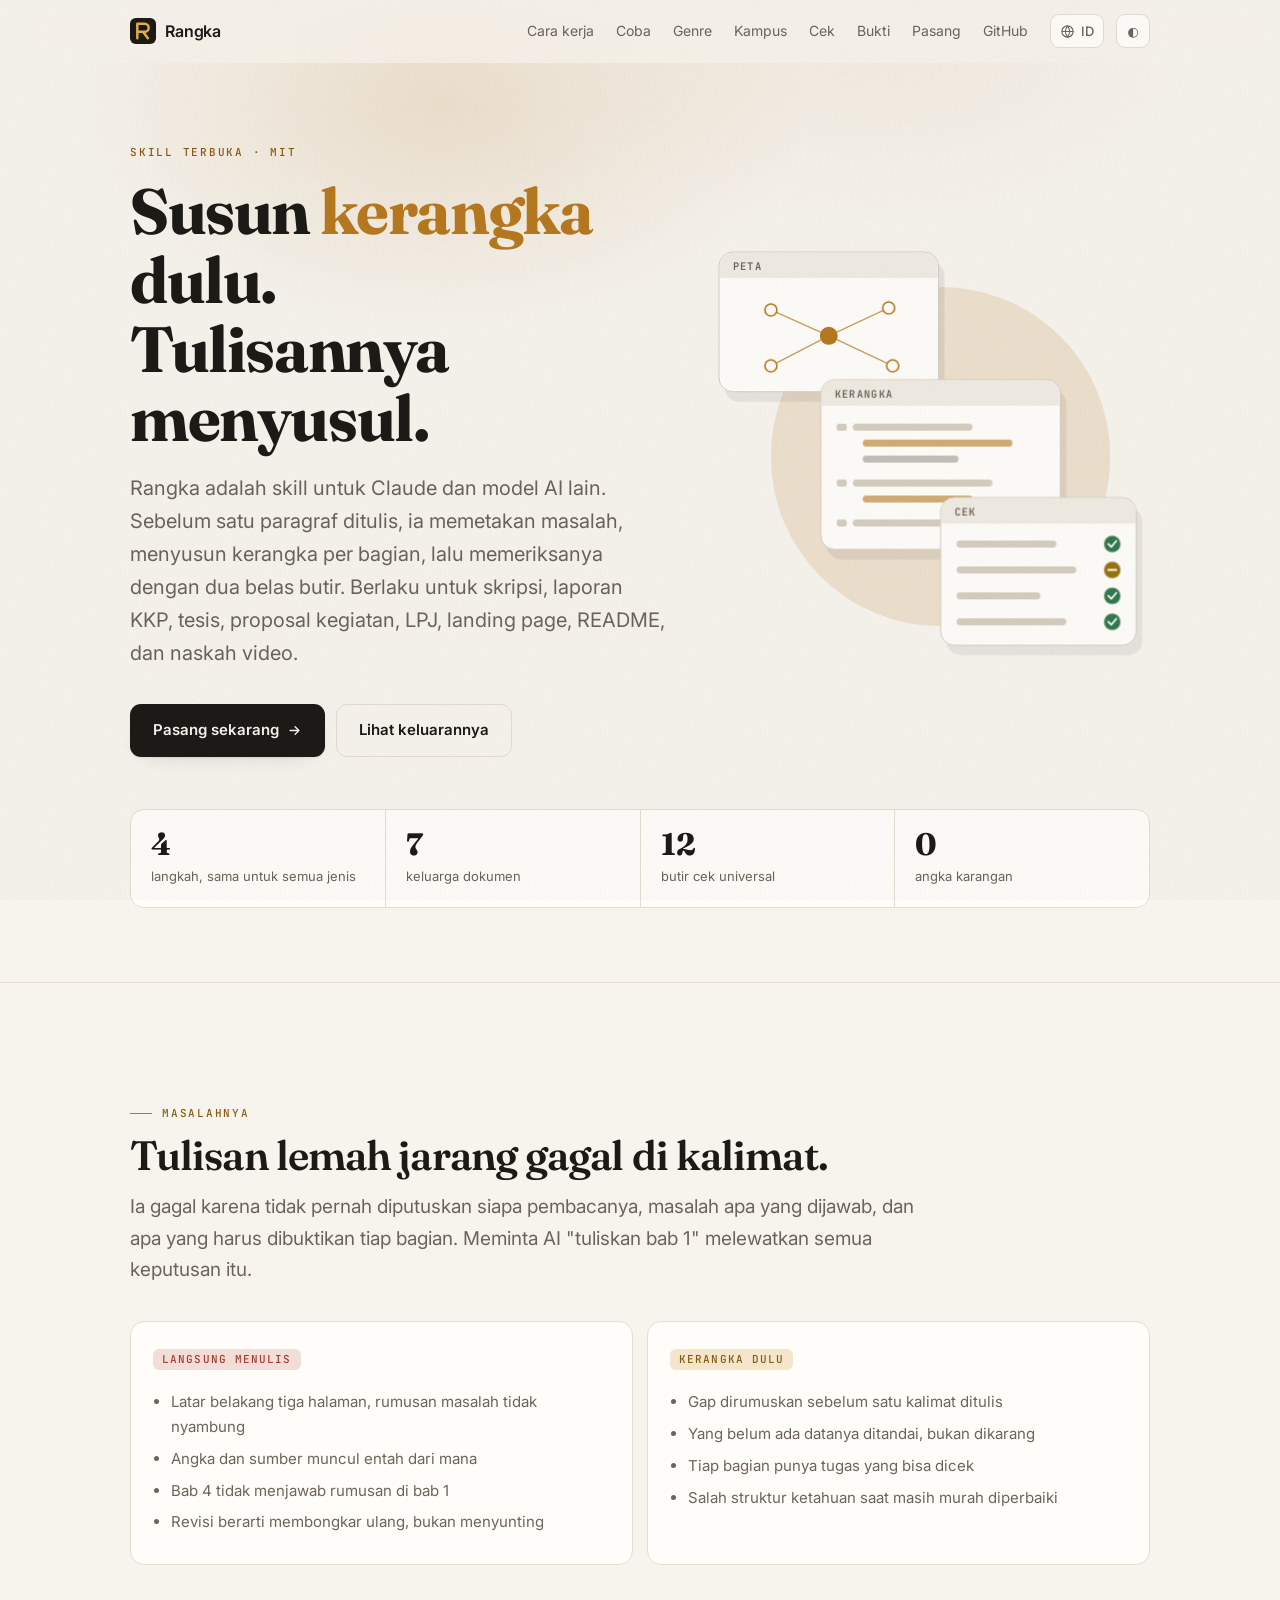
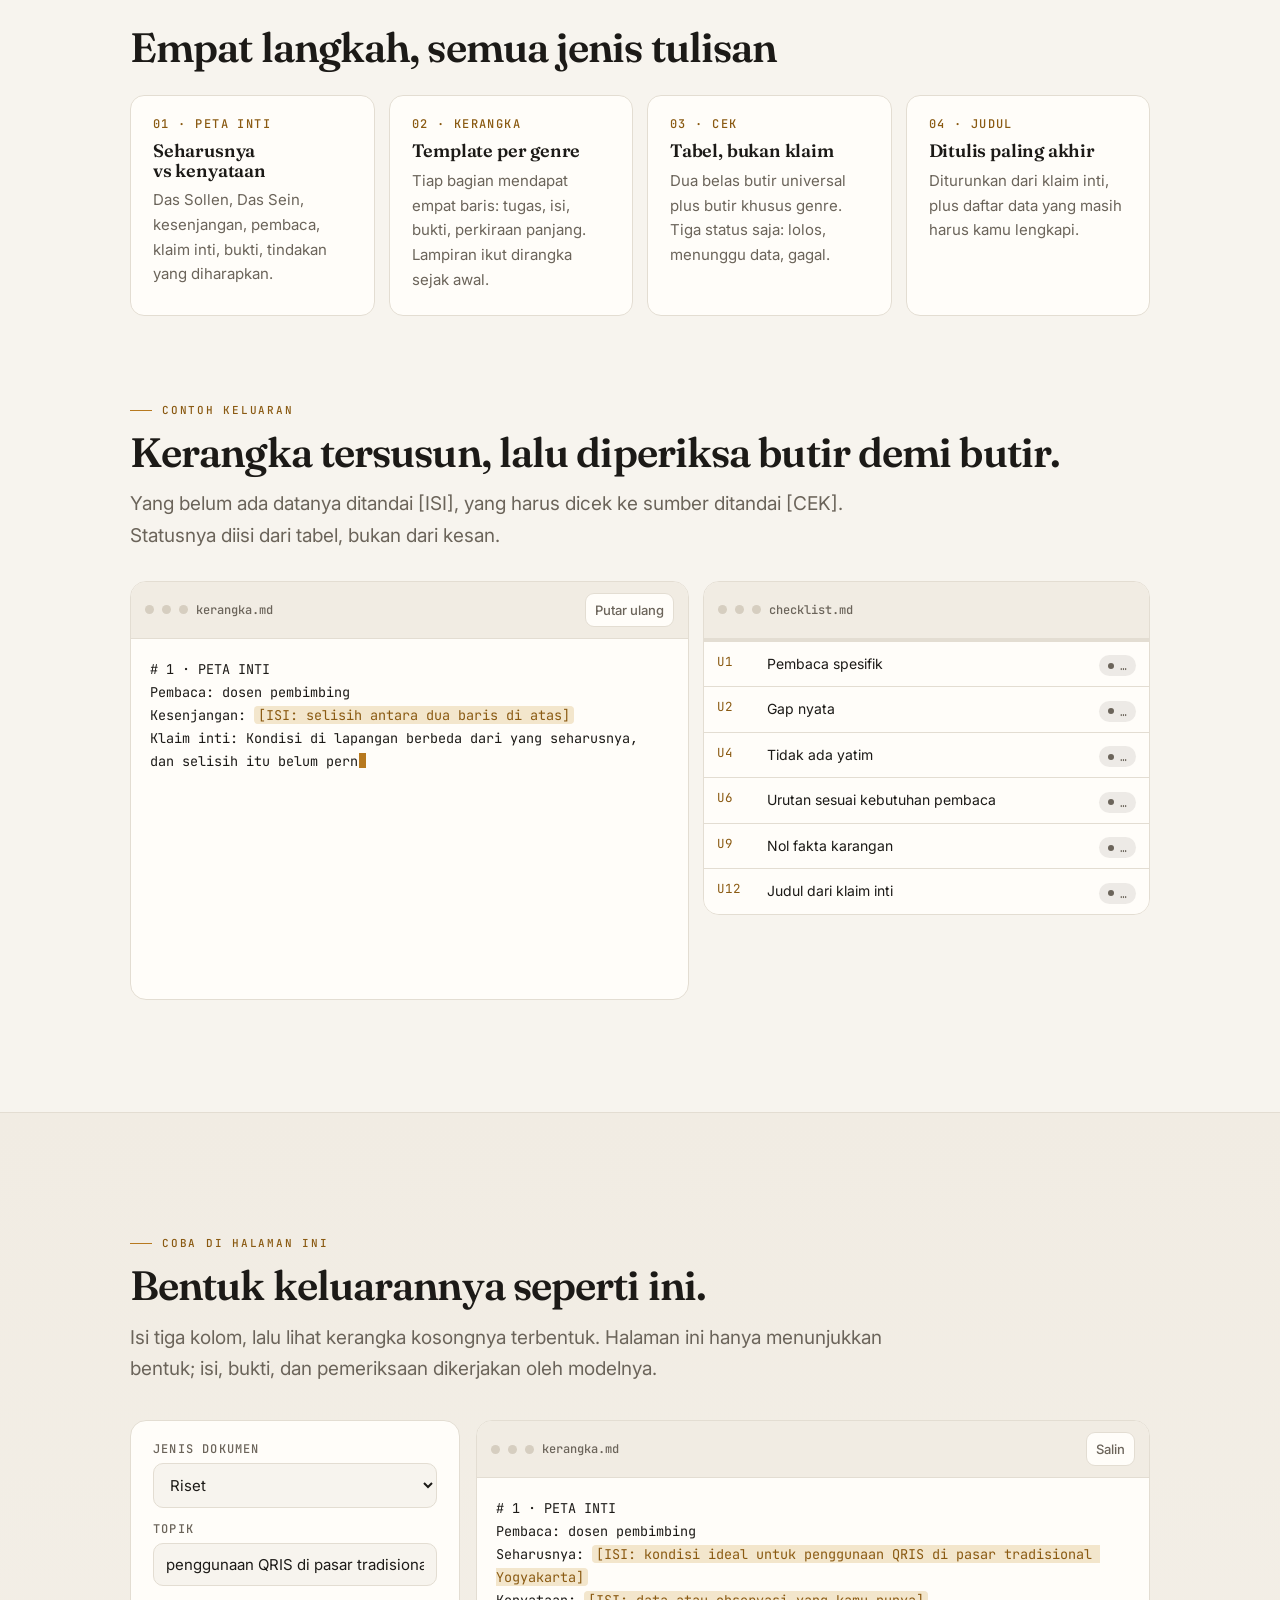
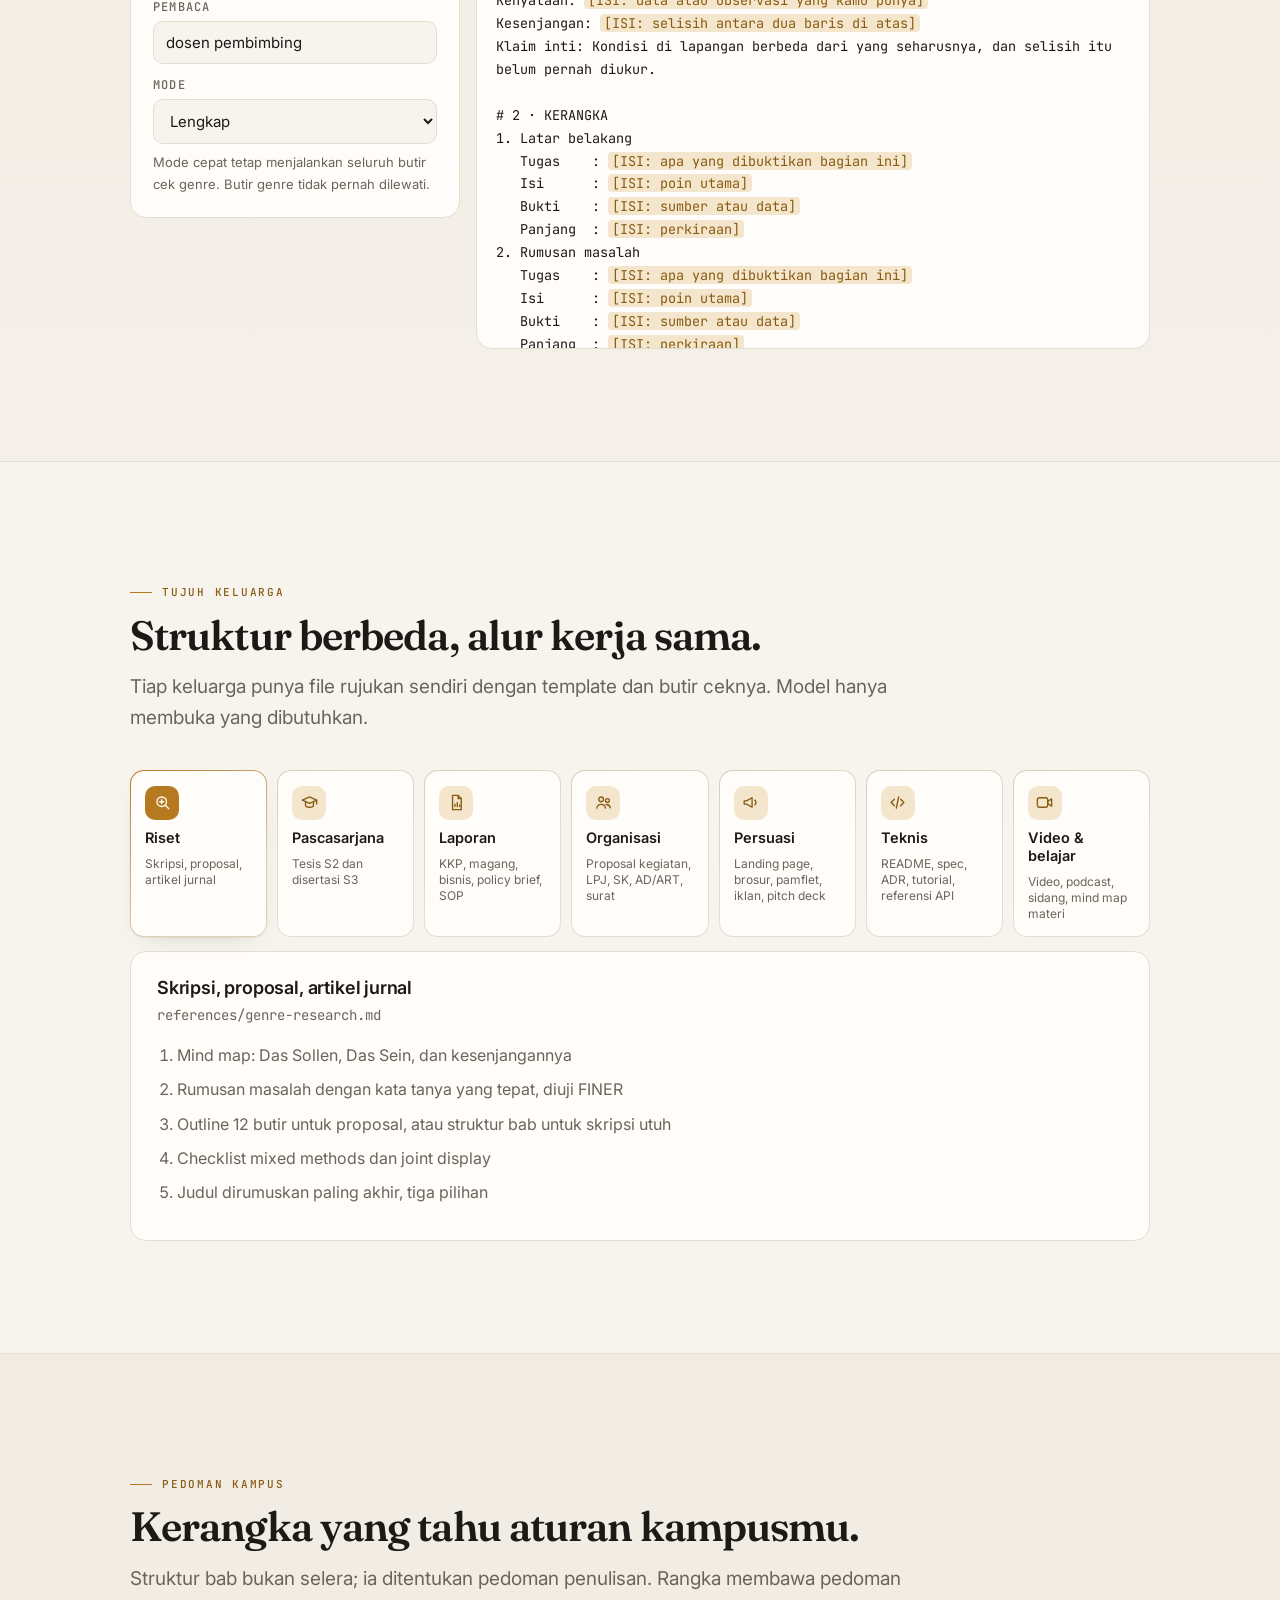
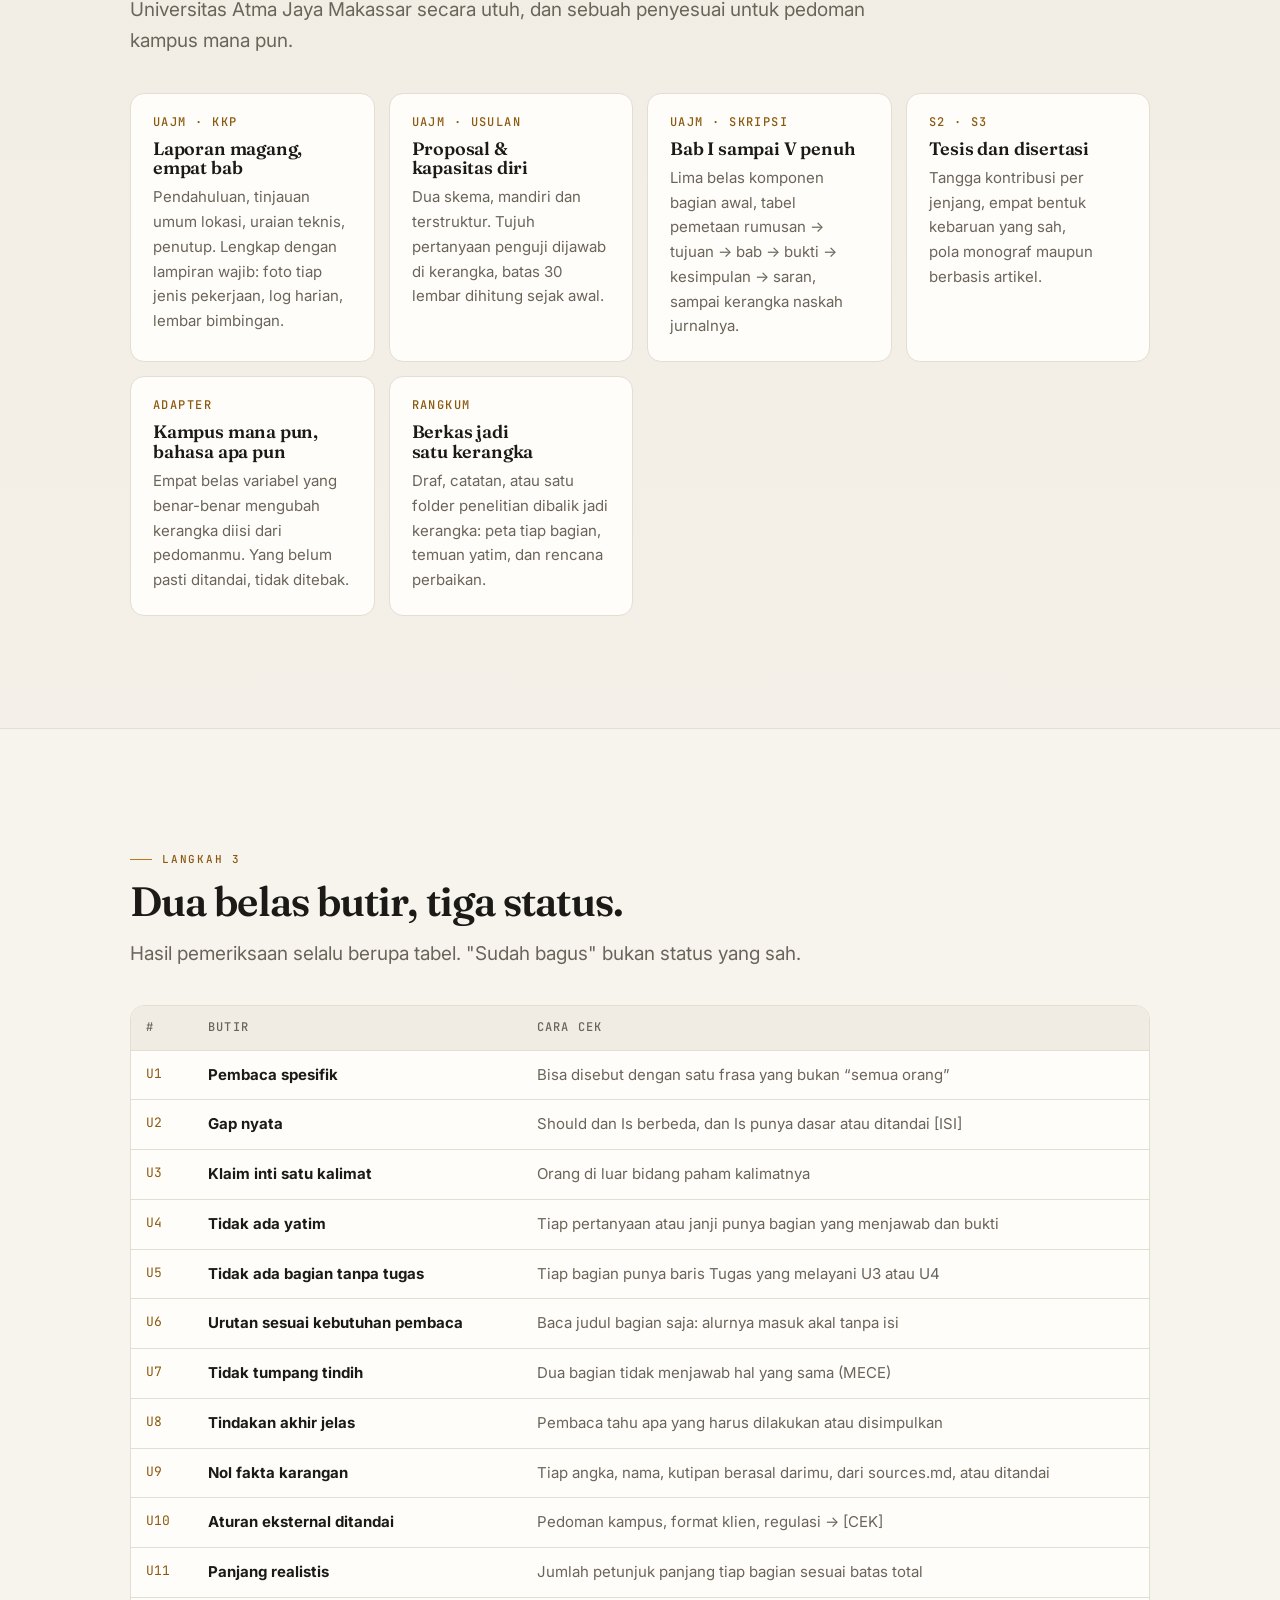
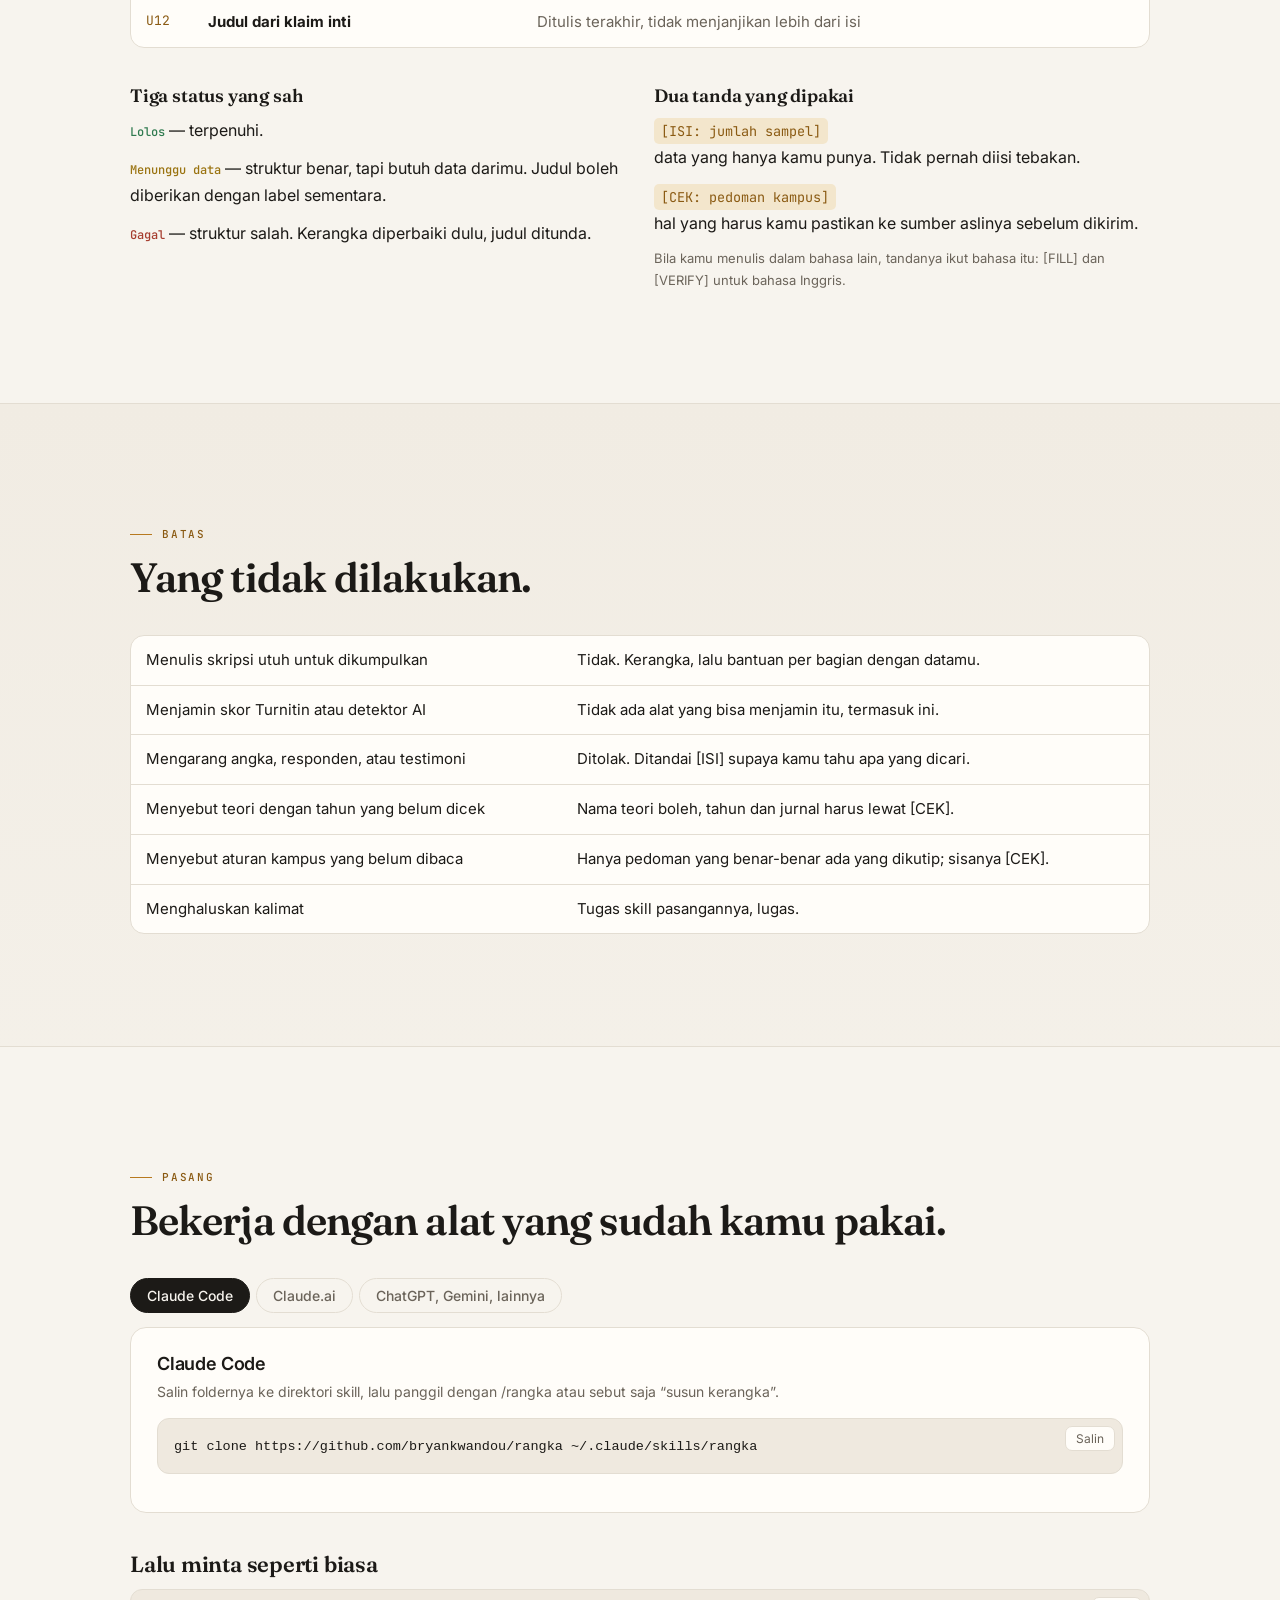
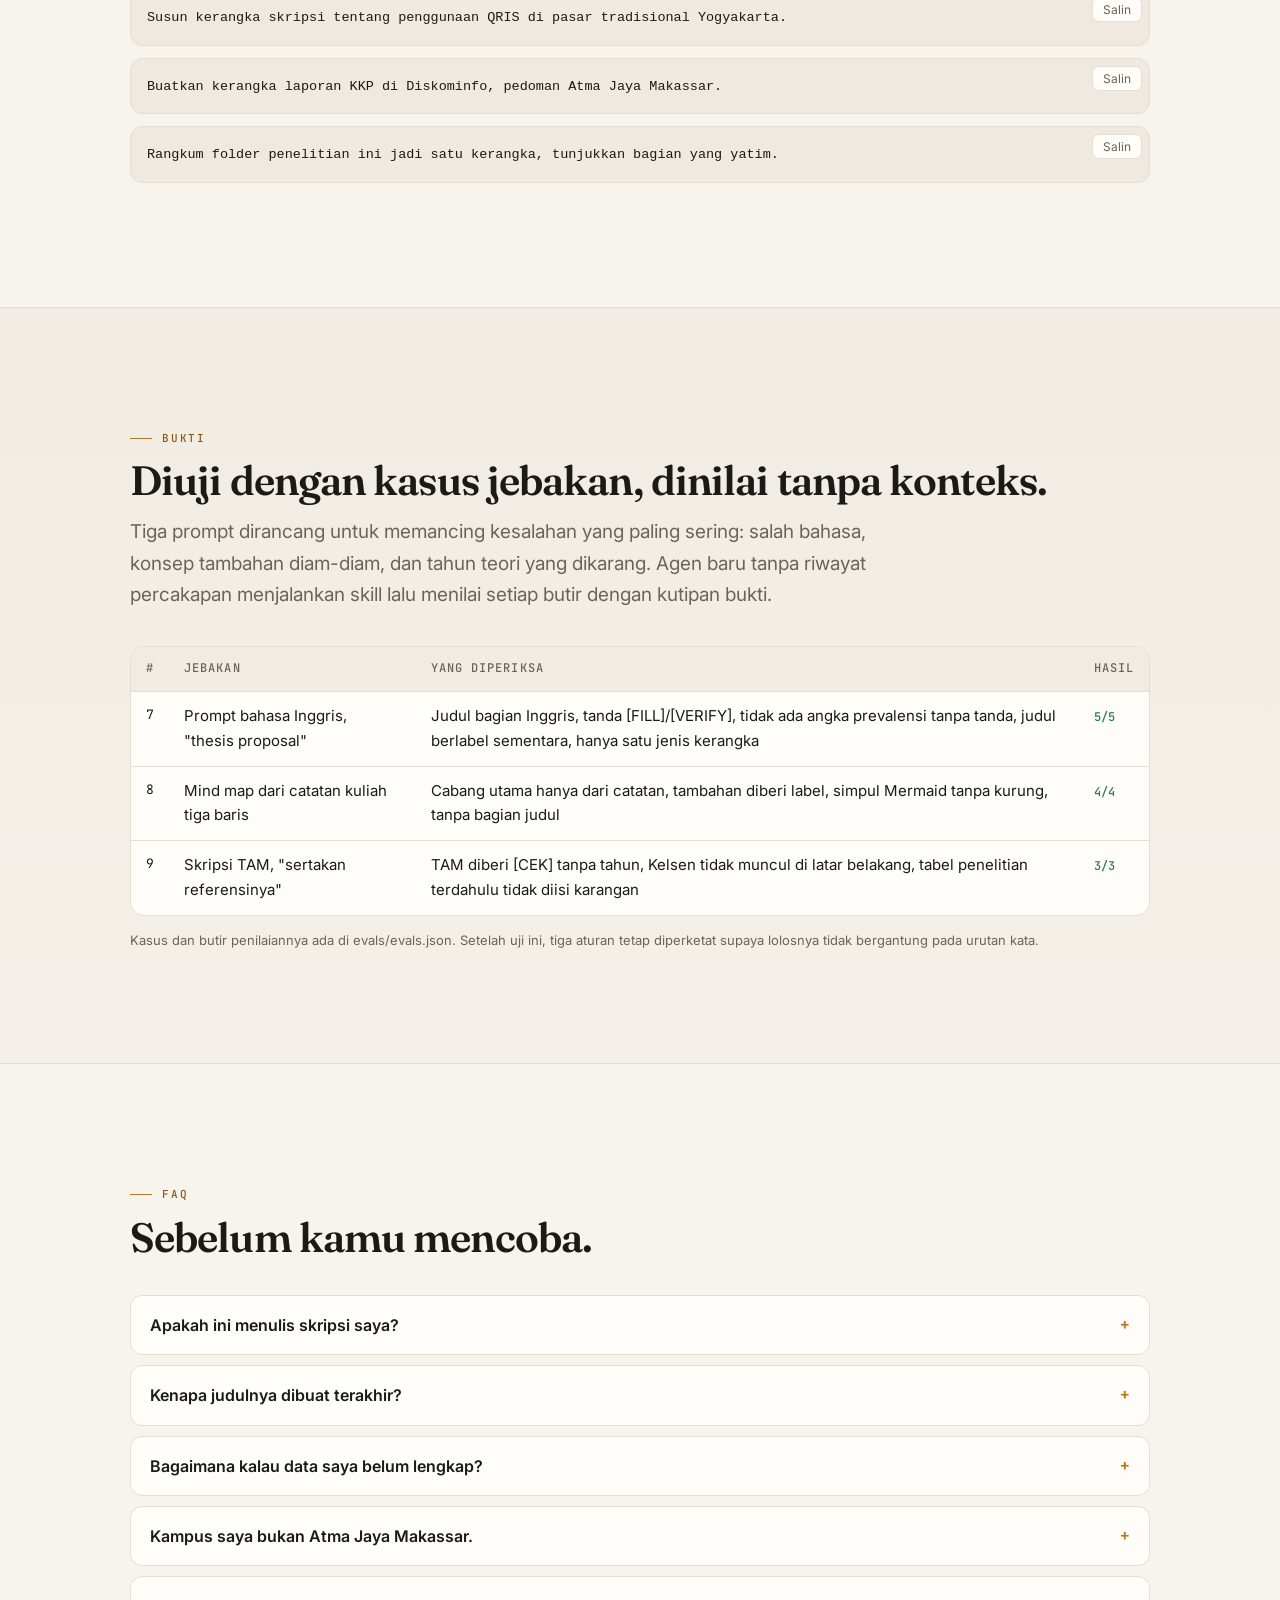
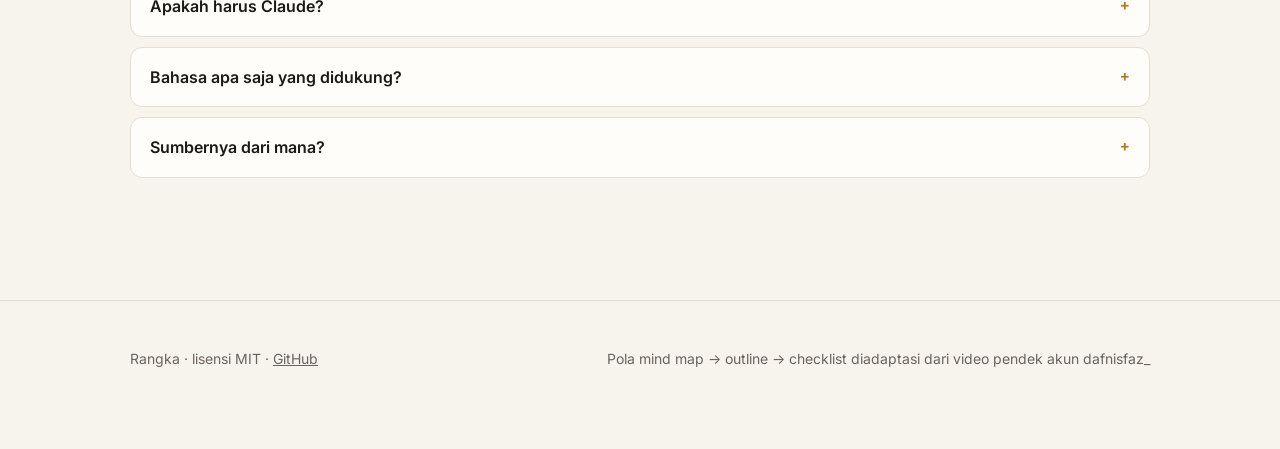
==== commit 1342a9f4: "site: keep polish layer on the fallback single-file page" ====
--- a/site/index.html
+++ b/site/index.html
@@ -41,9 +41,10 @@
   --mono:"JetBrains Mono",ui-monospace,SFMono-Regular,Menlo,monospace;
   --serif:Fraunces,Georgia,"Times New Roman",serif;
   --sans:Inter,system-ui,-apple-system,"Segoe UI",sans-serif;
-  --r:14px;--nav-h:62px;
+  --r:14px;--nav-h:62px;--grain-o:.05;--grain-blend:multiply;--grain-f:none;
 }
 @media (prefers-color-scheme:dark){:root:not([data-theme="light"]){
+  --grain-o:.07;--grain-blend:screen;--grain-f:invert(1);
   --bg:#15130f;--paper:#1d1a16;--paper-2:#191612;--ink:#ede7dc;--muted:#a39a8c;
   --line:#332e27;--line-2:#413a31;--accent:#e8b04a;--accent-ink:#e8b04a;--soft:#3a2f1b;--code:#26221c;
   --ok:#6cc08c;--wait:#d8b45c;--bad:#e08b7b;
@@ -52,6 +53,7 @@
   --shadow-lift:0 2px 4px rgba(0,0,0,.45),0 18px 40px -22px rgba(0,0,0,.9);
 }}
 :root[data-theme="dark"]{
+  --grain-o:.07;--grain-blend:screen;--grain-f:invert(1);
   --bg:#15130f;--paper:#1d1a16;--paper-2:#191612;--ink:#ede7dc;--muted:#a39a8c;
   --line:#332e27;--line-2:#413a31;--accent:#e8b04a;--accent-ink:#e8b04a;--soft:#3a2f1b;--code:#26221c;
   --ok:#6cc08c;--wait:#d8b45c;--bad:#e08b7b;
@@ -124,8 +126,8 @@
 .head .lead{margin-top:14px}
 
 /* ── hero ────────────────────────────────── */
-.hero{padding:84px 0 74px;position:relative}
-.hero::before{content:"";position:absolute;inset-inline-start:50%;top:-220px;width:min(1100px,150vw);height:620px;
+.hero{padding-top:84px;padding-bottom:74px;position:relative}
+.hero::before{content:"";position:absolute;left:50%;top:-220px;width:min(1100px,150vw);height:620px;
   transform:translateX(-50%);pointer-events:none;z-index:-1;
   background:radial-gradient(48% 52% at 32% 42%,var(--glow-1),transparent 70%),
              radial-gradient(42% 46% at 72% 30%,var(--glow-2),transparent 72%)}
@@ -224,6 +226,113 @@
 summary::after{content:"+";margin-inline-start:auto;color:var(--accent);font-family:var(--mono);flex:none}
 details[open] summary::after{content:"−"}
 details p{color:var(--muted);font-size:15px;margin:11px 0 2px;text-wrap:pretty}
+
+/* ── polish layer ────────────────────────── */
+html,body{overflow-x:clip}
+body::before{content:"";position:fixed;inset:0;pointer-events:none;z-index:100;opacity:var(--grain-o);mix-blend-mode:var(--grain-blend);filter:var(--grain-f);
+  background-image:url("data:image/svg+xml,%3Csvg xmlns='http://www.w3.org/2000/svg' width='160' height='160'%3E%3Cfilter id='n'%3E%3CfeTurbulence type='fractalNoise' baseFrequency='.85' numOctaves='3' stitchTiles='stitch'/%3E%3CfeColorMatrix values='0 0 0 0 0 0 0 0 0 0 0 0 0 0 0 0 0 0 .6 0'/%3E%3C/filter%3E%3Crect width='100%25' height='100%25' filter='url(%23n)'/%3E%3C/svg%3E")}
+section{padding:clamp(68px,9vw,112px) 0}
+section.alt{background:linear-gradient(180deg,var(--paper-2),color-mix(in srgb,var(--paper-2) 50%,var(--bg)))}
+.head .eyebrow{display:inline-flex;align-items:center;gap:10px}
+.head .eyebrow::before{content:"";width:22px;height:1px;background:var(--accent);flex:none}
+.card{position:relative}
+.card::after{content:"";position:absolute;inset:-1px;border-radius:inherit;padding:1px;pointer-events:none;opacity:0;transition:opacity .3s;
+  background:linear-gradient(140deg,var(--accent),transparent 45%,transparent 70%,color-mix(in srgb,var(--accent) 50%,transparent));
+  -webkit-mask:linear-gradient(#000 0 0) content-box,linear-gradient(#000 0 0);-webkit-mask-composite:xor;mask-composite:exclude}
+.card:hover::after{opacity:1}
+.card:hover{transform:translateY(-3px);box-shadow:var(--shadow-lift)}
+.primary:hover{transform:translateY(-1px)}
+.btn .arr{transition:transform .2s}
+.btn:hover .arr{transform:translateX(3px)}
+[dir="rtl"] .btn .arr{transform:scaleX(-1)}
+[dir="rtl"] .btn:hover .arr{transform:scaleX(-1) translateX(3px)}
+.stats div{transition:background .2s}
+.stats div:hover{background:var(--paper-2)}
+.stats b{color:var(--ink)}
+.stats div:hover b{color:var(--accent-ink)}
+
+/* hero grid + visual */
+.hero-grid{display:grid;grid-template-columns:minmax(0,1.1fr) minmax(0,.9fr);gap:44px;align-items:center}
+.hero h1{font-size:clamp(38px,5.3vw,64px)}
+.hv{position:relative;width:100%;max-width:470px;justify-self:end}
+.hv svg{width:100%;height:auto;display:block;overflow:visible;direction:ltr}
+@media (max-width:900px){.hero-grid{grid-template-columns:1fr;gap:30px}.hv{justify-self:center;max-width:400px}}
+.hv .pane{fill:var(--paper);stroke:var(--line-2);stroke-width:1}
+.hv .panehd{fill:var(--paper-2)}
+.hv .lbl{font:600 10.5px var(--mono);letter-spacing:.12em;fill:var(--muted);text-transform:uppercase}
+.hv .ln{fill:var(--line-2)}
+.hv .ln.a{fill:var(--accent);opacity:.6}
+.hv .ln.v{fill:var(--muted);opacity:.4}
+.hv .node{fill:var(--paper);stroke:var(--accent);stroke-width:1.6}
+.hv .core{fill:var(--accent)}
+.hv .edge{stroke:var(--accent);stroke-width:1.4;fill:none;opacity:.7}
+.hv .flow{stroke:var(--accent);stroke-width:1.5;fill:none;stroke-dasharray:4 5;opacity:.85}
+.hv .dotc{fill:none;stroke:var(--line-2);stroke-width:1.5}
+.hv .ok{fill:var(--ok)}.hv .wait{fill:var(--wait)}.hv .bad{fill:var(--bad)}
+.hv .tick{stroke:var(--paper);stroke-width:1.8;fill:none;stroke-linecap:round;stroke-linejoin:round}
+.hv .shadow{fill:var(--ink);opacity:.07}
+.hv .halo{fill:var(--glow-1)}
+.js .hv .p1{animation:hvIn .7s .1s cubic-bezier(.22,1,.36,1) both,hvFloat 7s 1.2s ease-in-out infinite}
+.js .hv .p2{animation:hvIn .7s .55s cubic-bezier(.22,1,.36,1) both,hvFloat 7s 1.9s ease-in-out infinite}
+.js .hv .p3{animation:hvIn .7s 1s cubic-bezier(.22,1,.36,1) both,hvFloat 7s 2.6s ease-in-out infinite}
+.js .hv .edge{stroke-dasharray:80;stroke-dashoffset:80;animation:hvDraw .8s .5s ease forwards}
+.js .hv .node{animation:hvPop .4s cubic-bezier(.3,1.6,.5,1) both;transform-box:fill-box;transform-origin:center}
+.js .hv .n1{animation-delay:.7s}.js .hv .n2{animation-delay:.8s}.js .hv .n3{animation-delay:.9s}.js .hv .n4{animation-delay:1s}
+.js .hv .grow{transform-box:fill-box;transform-origin:left center;animation:hvGrow .5s cubic-bezier(.22,1,.36,1) both}
+.js .hv .flow{animation:hvDash 1.6s linear infinite}
+.js .hv .st1{transform-box:fill-box;transform-origin:center;animation:hvPop .35s cubic-bezier(.3,1.6,.5,1) both}
+@keyframes hvIn{from{opacity:0;transform:translateY(16px)}to{opacity:1;transform:none}}
+@keyframes hvFloat{0%,100%{translate:0 0}50%{translate:0 -5px}}
+@keyframes hvDraw{to{stroke-dashoffset:0}}
+@keyframes hvPop{from{opacity:0;transform:scale(.3)}to{opacity:1;transform:none}}
+@keyframes hvGrow{from{transform:scaleX(0)}to{transform:none}}
+@keyframes hvDash{to{stroke-dashoffset:-18}}
+
+/* genre cards (tabs) */
+#tabs.gcards{display:grid;grid-template-columns:repeat(auto-fit,minmax(128px,1fr));gap:10px}
+.gcard{position:relative;display:flex;flex-direction:column;align-items:flex-start;gap:9px;text-align:start;padding:15px 14px 14px;min-width:0;
+  border:1px solid transparent;border-radius:14px;cursor:pointer;color:var(--ink);font:inherit;
+  background:linear-gradient(var(--paper),var(--paper)) padding-box,linear-gradient(150deg,var(--line-2),var(--line) 60%) border-box;
+  transition:transform .25s cubic-bezier(.22,1,.36,1),box-shadow .25s}
+.gcard:hover{transform:translateY(-3px);box-shadow:var(--shadow-lift)}
+.gcard[aria-selected="true"]{background:linear-gradient(var(--paper),var(--paper)) padding-box,linear-gradient(150deg,var(--accent),color-mix(in srgb,var(--accent) 15%,var(--line)) 70%) border-box;box-shadow:var(--shadow)}
+.gcard .gi{width:34px;height:34px;border-radius:10px;display:grid;place-items:center;background:var(--soft);color:var(--accent-ink);transition:transform .25s,background .25s,color .25s}
+.gcard:hover .gi{transform:rotate(-6deg) scale(1.06)}
+.gcard .gi svg{width:19px;height:19px}
+.gcard b{font-weight:600;font-size:14.5px;line-height:1.25}
+.gcard small{color:var(--muted);font-size:12px;line-height:1.35;overflow-wrap:anywhere}
+.gcard[aria-selected="true"] .gi{background:var(--accent);color:var(--paper)}
+@media (max-width:480px){.gcard small{display:none}#tabs.gcards{grid-template-columns:repeat(2,minmax(0,1fr))}}
+
+/* demo */
+.demo{display:grid;grid-template-columns:minmax(0,1.25fr) minmax(0,1fr);gap:14px;margin-top:30px}
+@media (max-width:860px){.demo{grid-template-columns:1fr}}
+.demo .out pre{height:360px;max-height:none;overflow:hidden}
+.demo .out pre .line{display:block;unicode-bidi:plaintext;text-align:start;min-height:1.7em}
+.caret{display:inline-block;width:.55em;height:1.1em;vertical-align:-.18em;background:var(--accent);margin-inline-start:1px;animation:blink 1s steps(1) infinite}
+@keyframes blink{50%{opacity:0}}
+.demo table{min-width:0;font-size:14px}
+.demo .tablewrap{overflow:hidden}
+.demo td{padding:10px 13px}
+.demo td:first-child{font-family:var(--mono);font-size:12.5px;color:var(--accent-ink);width:3.5em}
+.demo td:last-child{text-align:end}
+.demo .pill{display:inline-flex;align-items:center;gap:6px;font:500 11.5px var(--mono);padding:3px 9px;border-radius:999px;white-space:nowrap;
+  background:color-mix(in srgb,var(--muted) 12%,transparent);color:var(--muted);transition:background .3s,color .3s}
+.demo .pill::before{content:"";width:6px;height:6px;border-radius:50%;background:currentColor;flex:none}
+.demo .pill.ok{background:color-mix(in srgb,var(--ok) 14%,transparent);color:var(--ok)}
+.demo .pill.wait{background:color-mix(in srgb,var(--wait) 16%,transparent);color:var(--wait)}
+.demo .pill.bad{background:color-mix(in srgb,var(--bad) 14%,transparent);color:var(--bad)}
+.demo .pill.on{animation:hvPop .35s cubic-bezier(.3,1.6,.5,1)}
+.demo tr{transition:background .3s}
+.demo tr.hot{background:color-mix(in srgb,var(--accent) 8%,transparent)}
+.demo .side{background:var(--paper);border:1px solid var(--line);border-radius:16px;overflow:hidden;align-self:start}
+.demo .side .bar{display:flex;align-items:center;gap:8px;padding:11px 14px;border-bottom:1px solid var(--line);background:var(--paper-2);min-height:57px}
+.demo .side .bar span{font:500 12px var(--mono);color:var(--muted);margin-inline-end:auto}
+.demo .side .tablewrap{border:0;border-radius:0}
+.demo .meter{height:3px;background:var(--line)}
+.demo .meter i{display:block;height:100%;width:0;background:linear-gradient(90deg,var(--accent),var(--ok));transition:width .4s}
+[dir="rtl"] .demo .meter i{background:linear-gradient(270deg,var(--accent),var(--ok))}
+.demo .out .bar{min-height:57px}
 
 footer{padding:46px 0 70px;color:var(--muted);font-size:14px;border-top:1px solid var(--line)}
 footer .row{display:flex;gap:20px;flex-wrap:wrap;justify-content:space-between}
@@ -265,12 +374,59 @@
 <main id="main">
 
 <div class="wrap hero" id="top">
+  <div class="hero-grid">
+  <div>
   <p class="eyebrow" data-i18n="hero_eyebrow">Skill terbuka · MIT</p>
   <h1 style="margin-top:18px" data-i18n-html="hero_h1">Susun <em>kerangka</em> dulu.<br>Tulisannya menyusul.</h1>
   <p class="lead" data-i18n="hero_lead">Rangka adalah skill untuk Claude dan model AI lain. Sebelum satu paragraf ditulis, ia memetakan masalah, menyusun kerangka per bagian, lalu memeriksanya dengan dua belas butir. Berlaku untuk skripsi, laporan KKP, tesis, proposal kegiatan, LPJ, landing page, README, dan naskah video.</p>
   <div class="cta">
-    <a class="btn primary" href="#pasang" data-i18n="hero_cta1">Pasang sekarang</a>
+    <a class="btn primary" href="#pasang"><span data-i18n="hero_cta1">Pasang sekarang</span><svg class="arr" width="15" height="15" viewBox="0 0 24 24" fill="none" stroke="currentColor" stroke-width="2.2" stroke-linecap="round" stroke-linejoin="round" aria-hidden="true"><path d="M5 12h14M13 6l6 6-6 6"/></svg></a>
     <a class="btn ghost" href="#coba" data-i18n="hero_cta2">Lihat keluarannya</a>
+  </div>
+  </div>
+  <div class="hv" aria-hidden="true">
+   <svg viewBox="0 0 440 420">
+    <circle class="halo" cx="230" cy="215" r="170"/>
+    <path class="flow" d="M150 152 C 150 172, 160 180, 176 186"/>
+    <path class="flow" d="M300 310 C 300 325, 306 330, 316 334"/>
+    <g class="p1">
+     <rect class="shadow" x="14" y="20" width="220" height="140" rx="14"/>
+     <rect class="pane" x="8" y="10" width="220" height="140" rx="14"/>
+     <path class="panehd" d="M9 24a13 13 0 0113-13h192a13 13 0 0113 13v12H9z"/>
+     <text class="lbl" x="22" y="28" data-i18n="hv_map">Peta</text>
+     <path class="edge" d="M118 94 L60 68 M118 94 L60 124 M118 94 L178 66 M118 94 L182 124"/>
+     <circle class="core" cx="118" cy="94" r="9"/>
+     <circle class="node n1" cx="60" cy="68" r="6"/><circle class="node n2" cx="60" cy="124" r="6"/>
+     <circle class="node n3" cx="178" cy="66" r="6"/><circle class="node n4" cx="182" cy="124" r="6"/>
+    </g>
+    <g class="p2">
+     <rect class="shadow" x="116" y="148" width="240" height="170" rx="14"/>
+     <rect class="pane" x="110" y="138" width="240" height="170" rx="14"/>
+     <path class="panehd" d="M111 152a13 13 0 0113-13h212a13 13 0 0113 13v12H111z"/>
+     <text class="lbl" x="124" y="156" data-i18n="hv_out">Kerangka</text>
+     <rect class="ln" x="126" y="182" width="10" height="7" rx="2"/><rect class="ln grow" style="animation-delay:1.1s" x="142" y="182" width="120" height="7" rx="3.5"/>
+     <rect class="ln a grow" style="animation-delay:1.25s" x="152" y="198" width="150" height="7" rx="3.5"/>
+     <rect class="ln v grow" style="animation-delay:1.4s" x="152" y="214" width="96" height="7" rx="3.5"/>
+     <rect class="ln" x="126" y="238" width="10" height="7" rx="2"/><rect class="ln grow" style="animation-delay:1.55s" x="142" y="238" width="140" height="7" rx="3.5"/>
+     <rect class="ln a grow" style="animation-delay:1.7s" x="152" y="254" width="110" height="7" rx="3.5"/>
+     <rect class="ln" x="126" y="278" width="10" height="7" rx="2"/><rect class="ln grow" style="animation-delay:1.85s" x="142" y="278" width="100" height="7" rx="3.5"/>
+    </g>
+    <g class="p3">
+     <rect class="shadow" x="236" y="266" width="196" height="148" rx="14"/>
+     <rect class="pane" x="230" y="256" width="196" height="148" rx="14"/>
+     <path class="panehd" d="M231 270a13 13 0 0113-13h168a13 13 0 0113 13v12H231z"/>
+     <text class="lbl" x="244" y="274" data-i18n="hv_chk">Cek</text>
+     <rect class="ln" x="246" y="299" width="100" height="7" rx="3.5"/><circle class="dotc" cx="402" cy="302.5" r="8"/>
+     <g class="st1" style="animation-delay:2.2s"><circle class="ok" cx="402" cy="302.5" r="8"/><path class="tick" d="M398 302.5l3 3 5-6"/></g>
+     <rect class="ln" x="246" y="325" width="120" height="7" rx="3.5"/><circle class="dotc" cx="402" cy="328.5" r="8"/>
+     <g class="st1" style="animation-delay:2.5s"><circle class="wait" cx="402" cy="328.5" r="8"/><path class="tick" d="M398 328.5h8"/></g>
+     <rect class="ln" x="246" y="351" width="84" height="7" rx="3.5"/><circle class="dotc" cx="402" cy="354.5" r="8"/>
+     <g class="st1" style="animation-delay:2.8s"><circle class="ok" cx="402" cy="354.5" r="8"/><path class="tick" d="M398 354.5l3 3 5-6"/></g>
+     <rect class="ln" x="246" y="377" width="110" height="7" rx="3.5"/><circle class="dotc" cx="402" cy="380.5" r="8"/>
+     <g class="st1" style="animation-delay:3.1s"><circle class="ok" cx="402" cy="380.5" r="8"/><path class="tick" d="M398 380.5l3 3 5-6"/></g>
+    </g>
+   </svg>
+  </div>
   </div>
   <div class="stats">
     <div><b>4</b><small data-i18n="stat1">langkah, sama untuk semua jenis</small></div>
@@ -314,6 +470,23 @@
       <div class="card rv"><b class="num">02 · KERANGKA</b><h3 data-i18n="s2t">Template per genre</h3><p data-i18n="s2p">Tiap bagian mendapat empat baris: tugas, isi, bukti, perkiraan panjang. Lampiran ikut dirangka sejak awal.</p></div>
       <div class="card rv"><b class="num">03 · CEK</b><h3 data-i18n="s3t">Tabel, bukan klaim</h3><p data-i18n="s3p">Dua belas butir universal plus butir khusus genre. Tiga status saja: lolos, menunggu data, gagal.</p></div>
       <div class="card rv"><b class="num">04 · JUDUL</b><h3 data-i18n="s4t">Ditulis paling akhir</h3><p data-i18n="s4p">Diturunkan dari klaim inti, plus daftar data yang masih harus kamu lengkapi.</p></div>
+    </div>
+
+    <div class="head" style="margin:76px 0 0" id="demo">
+      <p class="eyebrow" data-i18n="demo_eyebrow">Contoh keluaran</p>
+      <h2 class="rv" style="margin-top:12px" data-i18n="demo_title">Kerangka tersusun, lalu diperiksa butir demi butir.</h2>
+      <p class="lead rv" style="margin-top:14px" data-i18n="demo_lead">Yang belum ada datanya ditandai [ISI], yang harus dicek ke sumber ditandai [CEK]. Statusnya diisi dari tabel, bukan dari kesan.</p>
+    </div>
+    <div class="demo rv">
+      <div class="out">
+        <div class="bar"><i class="dot"></i><i class="dot"></i><i class="dot"></i><span>kerangka.md</span><button class="iconbtn" id="d-replay" type="button" data-i18n="demo_replay">Putar ulang</button></div>
+        <pre id="d-out"></pre>
+      </div>
+      <div class="side">
+        <div class="bar"><i class="dot"></i><i class="dot"></i><i class="dot"></i><span>checklist.md</span></div>
+        <div class="meter"><i id="d-meter"></i></div>
+        <div class="tablewrap"><table><tbody id="d-chk"></tbody></table></div>
+      </div>
     </div>
   </div>
 </section>
@@ -363,7 +536,7 @@
       <h2 class="rv" style="margin-top:12px" data-i18n="gen_title">Struktur berbeda, alur kerja sama.</h2>
       <p class="lead rv" data-i18n="gen_lead">Tiap keluarga punya file rujukan sendiri dengan template dan butir ceknya. Model hanya membuka yang dibutuhkan.</p>
     </div>
-    <div class="tabs" role="tablist" id="tabs"></div>
+    <div class="tabs gcards" role="tablist" id="tabs"></div>
     <div class="panel" id="panel" role="tabpanel" tabindex="0"></div>
   </div>
 </section>
@@ -651,7 +824,7 @@
   const meta=LANGS.find(l=>l.c===lang);
   document.getElementById("langcode").textContent=lang.toUpperCase();
   document.getElementById("langbtn").setAttribute("aria-label",(S("lang_label")||"Bahasa / Language")+" — "+meta.n);
-  buildLangMenu(); buildTabs(); buildInstall(); buildChecks(); render(); wireCopy(document);
+  buildLangMenu(); buildTabs(); buildInstall(); buildChecks(); render(); wireCopy(document); startDemo();
   paintTheme();
 }
 
@@ -720,7 +893,7 @@
   const G=DATA("gen"); tabs.innerHTML="";
   G.forEach((g,i)=>{
     const b=document.createElement("button");
-    b.className="tab"; b.type="button"; b.setAttribute("role","tab"); b.textContent=g.t[0];
+    b.className="gcard"; b.type="button"; b.setAttribute("role","tab"); b.innerHTML=gIcon(g.k)+"<b></b><small></small>"; b.querySelector("b").textContent=g.t[0]; b.querySelector("small").textContent=g.t[1];
     b.onclick=()=>showGenre(i);
     b.onkeydown=e=>{
       const d=e.key==="ArrowRight"?1:e.key==="ArrowLeft"?-1:0;
@@ -866,6 +1039,93 @@
   });
 }
 
+/* ═══ genre icons ═══ */
+const GICON={
+ riset:'<circle cx="11" cy="11" r="6"/><path d="M20 20l-4.5-4.5M8.5 11h5M11 8.5v5"/>',
+ pasca:'<path d="M3 9l9-4 9 4-9 4-9-4z"/><path d="M7 11v4.5c0 1.4 2.2 2.5 5 2.5s5-1.1 5-2.5V11M21 9v5"/>',
+ laporan:'<path d="M7 3h7l4 4v14H7z"/><path d="M14 3v4h4M10 17v-3M13 17v-5M16 17v-2"/>',
+ organisasi:'<circle cx="9" cy="8" r="3"/><circle cx="17" cy="9.5" r="2.4"/><path d="M3.5 19c.6-3 2.8-4.7 5.5-4.7s4.9 1.7 5.5 4.7M15 14.6c2.6-.3 4.8 1 5.5 4"/>',
+ persuasi:'<path d="M4 10v4h3l7 4V6L7 10z"/><path d="M17.5 9a4 4 0 010 6"/>',
+ teknis:'<path d="M8 8l-4 4 4 4M16 8l4 4-4 4M13.5 5l-3 14"/>',
+ video:'<rect x="3" y="6" width="13" height="12" rx="2.5"/><path d="M16 10.5l5-3v9l-5-3z"/>'
+};
+function gIcon(k){ return '<span class="gi" aria-hidden="true"><svg viewBox="0 0 24 24" fill="none" stroke="currentColor" stroke-width="1.7" stroke-linecap="round" stroke-linejoin="round">'+(GICON[k]||GICON.riset)+'</svg></span>'; }
+
+/* ═══ animated demo ═══ */
+const dOut=document.getElementById("d-out"), dChk=document.getElementById("d-chk"), dMeter=document.getElementById("d-meter");
+const RM=matchMedia("(prefers-reduced-motion: reduce)");
+let dTimer=null, dSeen=false, dRun=0;
+function stLabel(c){ const el=document.querySelector('[data-i18n="st_'+c+'_l"]'); return el?el.textContent:c; }
+function demoLines(){
+  const F=U("fill"), V=U("verify"), S_=DATA("skel").riset;
+  return [
+    "# "+U("b_map"),
+    U("b_reader")+": "+U("ex_reader"),
+    U("b_gap")+": ["+F+": "+U("b_diff")+"]",
+    U("b_claim")+": "+S_.claim,
+    "",
+    "# "+U("b_out"),
+    "1. "+S_.sec[0],
+    "   "+U("b_job")+": ["+F+": "+U("b_proves")+"]",
+    "   "+U("b_ev")+": ["+V+": "+S_.ver[1]+"]",
+    "2. "+S_.sec[1],
+    "   "+U("b_content")+": ["+F+": "+U("b_points")+"]",
+    "3. "+S_.sec[6],
+    "   "+U("b_ev")+": ["+F+": "+S_.fill[1]+"]"
+  ];
+}
+const D_ST=[["U1","ok"],["U2","wait"],["U4","ok"],["U6","bad"],["U9","wait"],["U12","ok"]];
+function demoTable(){
+  const CH=DATA("chk"); dChk.innerHTML="";
+  D_ST.forEach(([id])=>{
+    const r=CH.find(c=>c[0]===id)||[id,id];
+    const tr=document.createElement("tr");
+    const a=document.createElement("td"); a.textContent=r[0];
+    const b=document.createElement("td"); b.textContent=r[1];
+    const c=document.createElement("td"); const p=document.createElement("span"); p.className="pill"; p.textContent="…"; c.appendChild(p);
+    tr.append(a,b,c); dChk.appendChild(tr);
+  });
+  dMeter.style.width="0";
+}
+function setStatus(i){
+  const tr=dChk.children[i]; if(!tr) return;
+  [...dChk.children].forEach(x=>x.classList.remove("hot"));
+  const st=D_ST[i][1], p=tr.querySelector(".pill");
+  p.className="pill "+st+" on"; p.textContent=stLabel(st);
+  tr.classList.add("hot");
+  dMeter.style.width=((i+1)/D_ST.length*100)+"%";
+}
+function paintLines(lines,partial){
+  dOut.innerHTML=lines.map((l,i)=>'<span class="line">'+mk(l)+(partial&&i===lines.length-1?'<i class="caret"></i>':'')+'</span>').join("");
+}
+function startDemo(){
+  if(!dOut) return;
+  clearTimeout(dTimer); const run=++dRun;
+  const L=demoLines(); demoTable();
+  if(RM.matches || !dSeen){
+    if(RM.matches){ paintLines(L,false); D_ST.forEach((_,i)=>setStatus(i)); [...dChk.children].forEach(x=>x.classList.remove("hot")); }
+    else paintLines([""],true);
+    return;
+  }
+  let li=0, ci=0, done=[];
+  (function step(){
+    if(run!==dRun) return;
+    if(li>=L.length){
+      paintLines(L,false);
+      let k=0;
+      (function tick(){ if(run!==dRun) return; if(k<D_ST.length){ setStatus(k++); dTimer=setTimeout(tick,520);} else { [...dChk.children].forEach(x=>x.classList.remove("hot")); } })();
+      return;
+    }
+    const line=L[li];
+    ci=Math.min(line.length, ci+2+Math.floor(Math.random()*3));
+    paintLines(done.concat([line.slice(0,ci)]),true);
+    if(ci>=line.length){ done.push(line); li++; ci=0; dTimer=setTimeout(step,line?140:60); }
+    else dTimer=setTimeout(step,22);
+  })();
+}
+document.getElementById("d-replay").onclick=()=>{ dSeen=true; startDemo(); };
+new IntersectionObserver((es,o)=>{ if(es.some(e=>e.isIntersecting)){ dSeen=true; startDemo(); o.disconnect(); } },{threshold:.35}).observe(document.querySelector(".demo"));
+
 /* ═══ reveal, nav state, progress ═══ */
 const io=new IntersectionObserver(es=>es.forEach((e,k)=>{
   if(e.isIntersecting){ setTimeout(()=>e.target.classList.add("in"),k*70); io.unobserve(e.target); }
